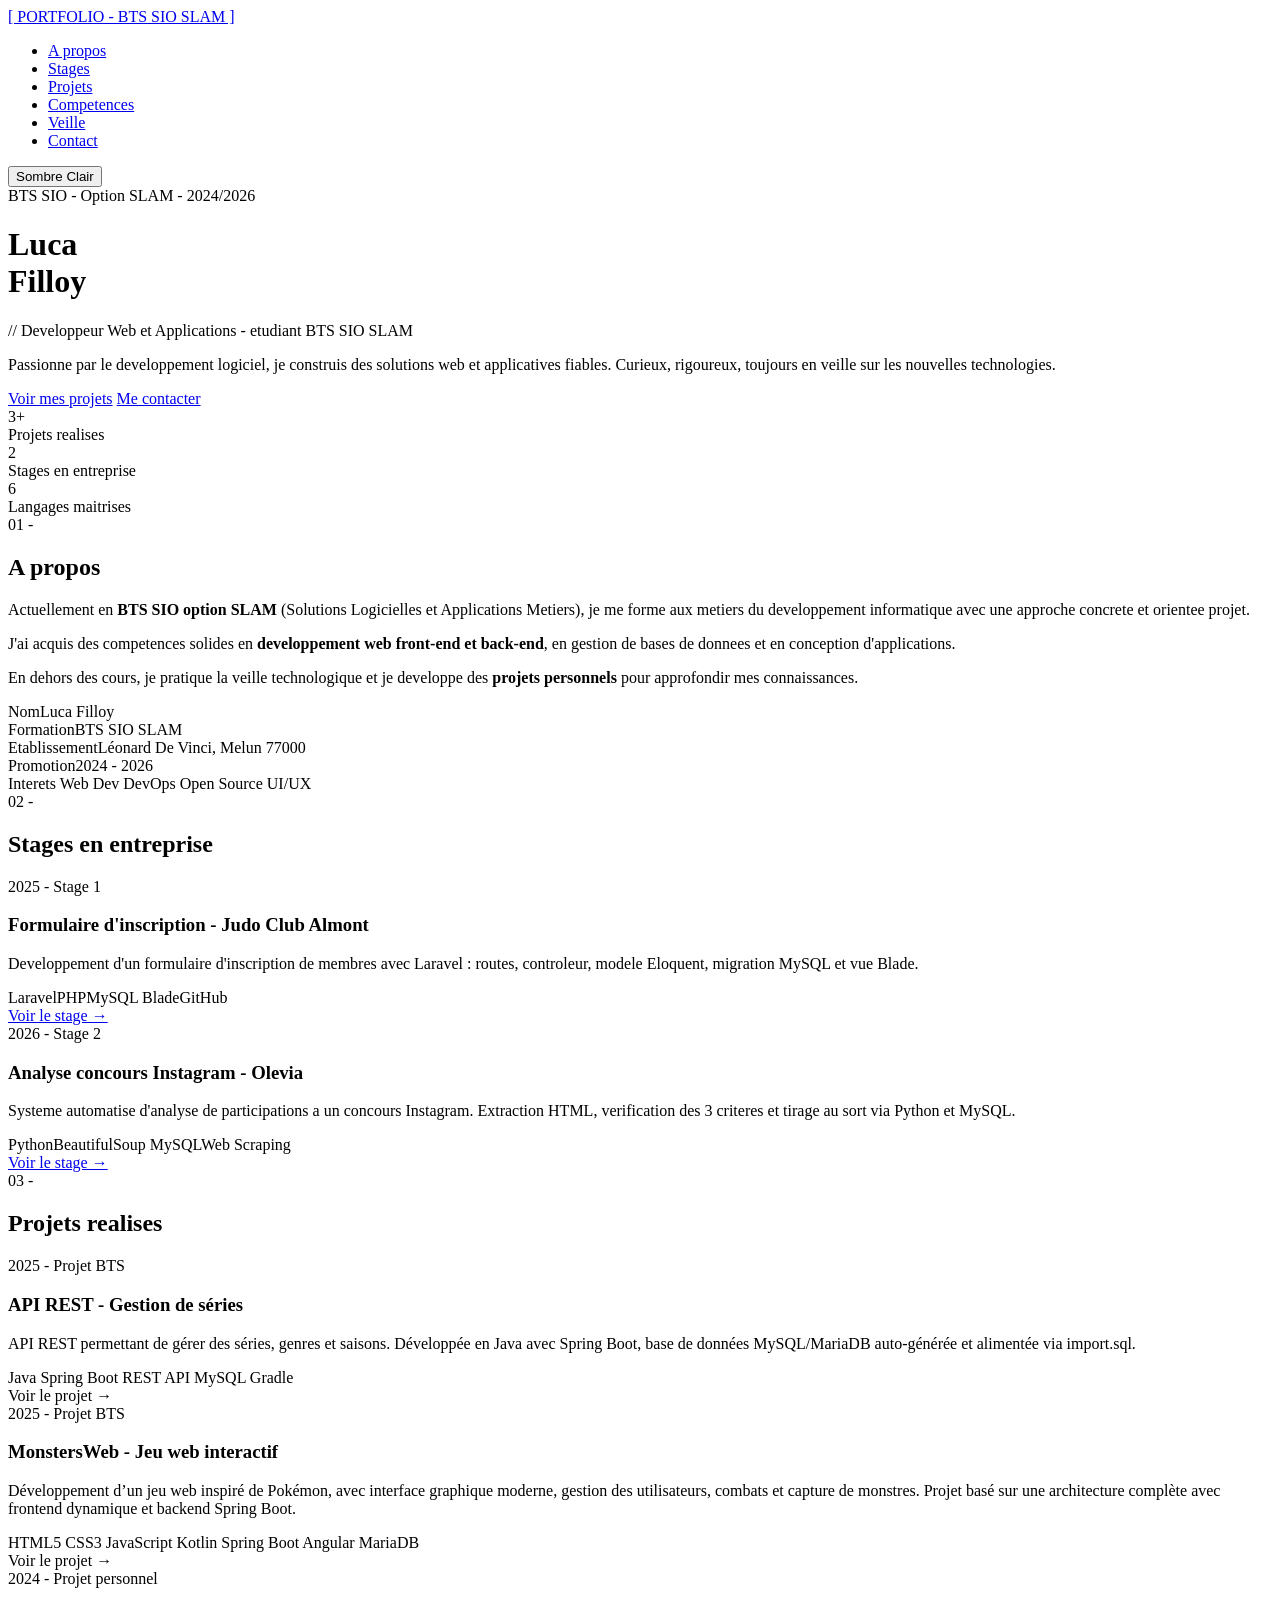
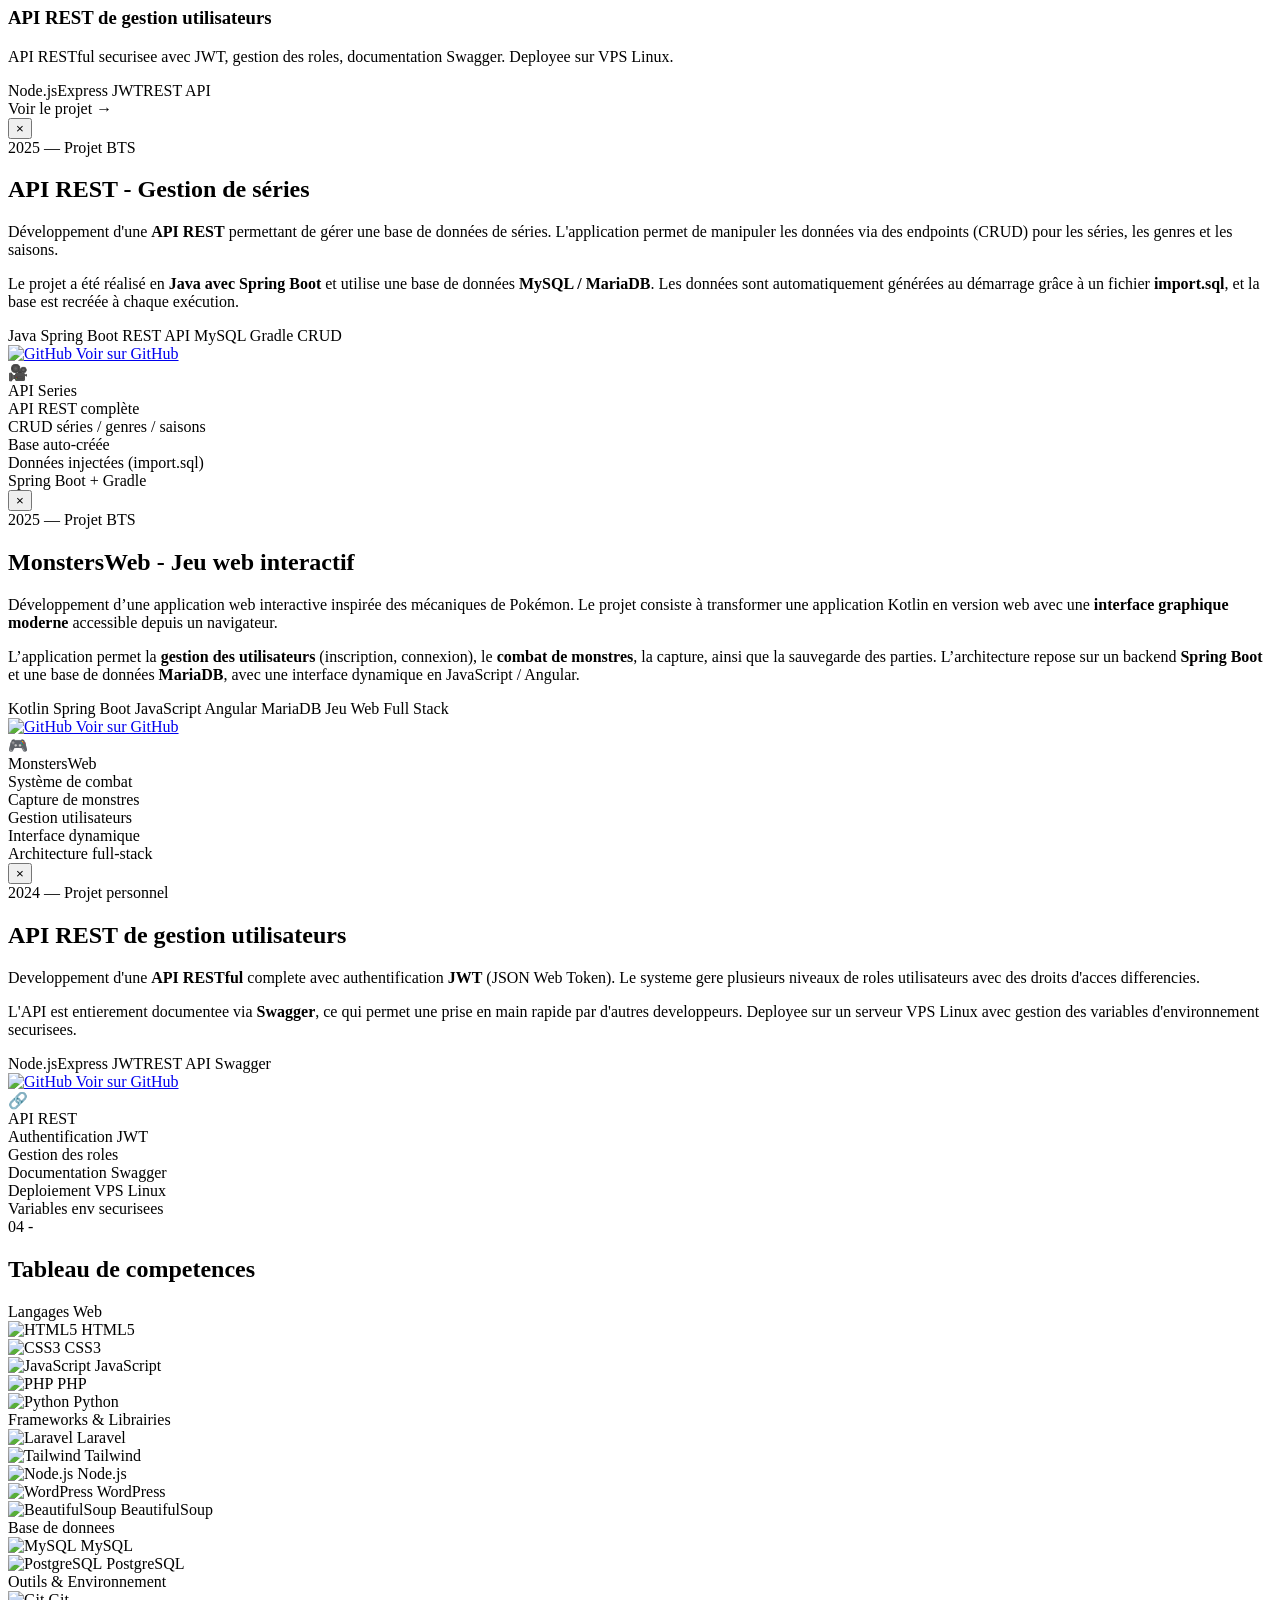
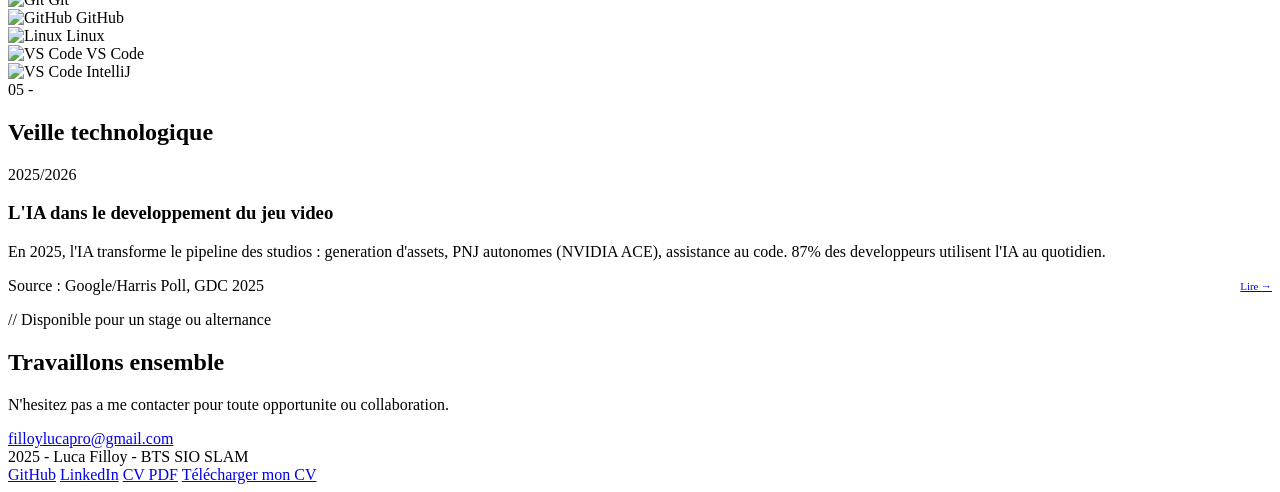
==== index.html @ 8cf14b7b "Projet Monsterweb terminé" ====
<!DOCTYPE html>
<html lang="fr" data-theme="dark">
<head>
  <meta charset="UTF-8" />
  <meta name="viewport" content="width=device-width, initial-scale=1.0"/>
  <title>Portfolio - BTS SIO SLAM</title>
  <link href="https://fonts.googleapis.com/css2?family=Space+Mono:wght@400;700&family=Syne:wght@400;600;800&display=swap" rel="stylesheet"/>
  <link id="favicon" rel="icon" type="image/svg+xml" href="favicon-dark.svg"/>
  <link id="theme-css" rel="stylesheet" href="style-dark.css"/>
  <link rel="stylesheet" href="style.css"/>
</head>
<body>

<nav>
  <a href="#" class="nav-logo">[ PORTFOLIO - BTS SIO SLAM ]</a>
  <ul class="nav-links">
    <li><a href="#about">A propos</a></li>
    <li><a href="#stages">Stages</a></li>
    <li><a href="#projects">Projets</a></li>
    <li><a href="#skills">Competences</a></li>
    <li><a href="#veille">Veille</a></li>
    <li><a href="#contact">Contact</a></li>
  </ul>
  <button id="theme-toggle" aria-label="Changer de theme">
    <span class="icon-dark">Sombre</span>
    <span class="icon-light">Clair</span>
  </button>
</nav>

<div class="hero">
  <div class="hero-grid"></div>
  <div class="hero-glow"></div>
  <div class="hero-glow2"></div>
  <div class="hero-content">
    <div class="hero-badge">BTS SIO - Option SLAM - 2024/2026</div>
    <h1 class="hero-name">Luca<br/><span>Filloy</span></h1>
    <p class="hero-title">// Developpeur Web et Applications - etudiant BTS SIO SLAM</p>
    <p class="hero-desc">
      Passionne par le developpement logiciel, je construis des solutions web et applicatives
      fiables. Curieux, rigoureux, toujours en veille sur les nouvelles technologies.
    </p>
    <div class="hero-cta">
      <a href="#projects" class="btn btn-primary">Voir mes projets</a>
      <a href="#contact" class="btn btn-outline">Me contacter</a>
    </div>
  </div>
  <div class="hero-stats">
    <div class="stat"><div class="stat-num">3+</div><div class="stat-label">Projets realises</div></div>
    <div class="stat"><div class="stat-num">2</div><div class="stat-label">Stages en entreprise</div></div>
    <div class="stat"><div class="stat-num">6</div><div class="stat-label">Langages maitrises</div></div>
  </div>
</div>

<section id="about">
  <div class="section-header fade-in">
    <span class="section-num">01 -</span>
    <h2 class="section-title">A propos</h2>
    <span class="section-line"></span>
  </div>
  <div class="about-grid">
    <div class="about-text fade-in">
      <p>Actuellement en <strong>BTS SIO option SLAM</strong> (Solutions Logicielles et Applications Metiers), je me forme aux metiers du developpement informatique avec une approche concrete et orientee projet.</p>
      <p>J'ai acquis des competences solides en <strong>developpement web front-end et back-end</strong>, en gestion de bases de donnees et en conception d'applications.</p>
      <p>En dehors des cours, je pratique la veille technologique et je developpe des <strong>projets personnels</strong> pour approfondir mes connaissances.</p>
    </div>
    <div class="about-info fade-in">
      <div class="info-row"><span class="info-label">Nom</span><span class="info-value">Luca Filloy</span></div>
      <div class="info-row"><span class="info-label">Formation</span><span class="info-value">BTS SIO SLAM</span></div>
      <div class="info-row"><span class="info-label">Etablissement</span><span class="info-value">Léonard De Vinci, Melun 77000</span></div>
      <div class="info-row"><span class="info-label">Promotion</span><span class="info-value">2024 - 2026</span></div>
      <div class="info-row">
        <span class="info-label">Interets</span>
        <span class="info-value">
          <span class="tag">Web Dev</span>
          <span class="tag">DevOps</span>
          <span class="tag purple">Open Source</span>
          <span class="tag purple">UI/UX</span>
        </span>
      </div>
    </div>
  </div>
</section>

<section id="stages">
  <div class="section-header fade-in">
    <span class="section-num">02 -</span>
    <h2 class="section-title">Stages en entreprise</h2>
    <span class="section-line"></span>
  </div>
  <div class="projects-grid">
    <div class="project-card fade-in">
      <div class="project-year">2025 - Stage 1</div>
      <h3 class="project-name">Formulaire d'inscription - Judo Club Almont</h3>
      <p class="project-desc">Developpement d'un formulaire d'inscription de membres avec Laravel : routes, controleur, modele Eloquent, migration MySQL et vue Blade.</p>
      <div class="project-tags">
        <span class="tag">Laravel</span><span class="tag">PHP</span><span class="tag">MySQL</span>
        <span class="tag purple">Blade</span><span class="tag purple">GitHub</span>
      </div>
      <a href="stage1-judo-almont.html" class="project-link">Voir le stage &rarr;</a>
    </div>
    <div class="project-card fade-in">
      <div class="project-year">2026 - Stage 2</div>
      <h3 class="project-name">Analyse concours Instagram - Olevia</h3>
      <p class="project-desc">Systeme automatise d'analyse de participations a un concours Instagram. Extraction HTML, verification des 3 criteres et tirage au sort via Python et MySQL.</p>
      <div class="project-tags">
        <span class="tag">Python</span><span class="tag">BeautifulSoup</span>
        <span class="tag">MySQL</span><span class="tag purple">Web Scraping</span>
      </div>
      <a href="stage2-instagram-olevia.html" class="project-link">Voir le stage &rarr;</a>
    </div>
  </div>
</section>

<section id="projects">
  <div class="section-header fade-in">
    <span class="section-num">03 -</span>
    <h2 class="section-title">Projets realises</h2>
    <span class="section-line"></span>
  </div>
  <div class="projects-grid">

    <div class="project-card fade-in" onclick="openModal('modal-api-series')" style="cursor:pointer;">
      <div class="project-year">2025 - Projet BTS</div>
      
      <h3 class="project-name">API REST - Gestion de séries</h3>
      
      <p class="project-desc">
        API REST permettant de gérer des séries, genres et saisons. Développée en Java avec Spring Boot,
        base de données MySQL/MariaDB auto-générée et alimentée via import.sql.
      </p>
      
      <div class="project-tags">
        <span class="tag">Java</span>
        <span class="tag">Spring Boot</span>
        <span class="tag">REST API</span>
        <span class="tag">MySQL</span>
        <span class="tag purple">Gradle</span>
      </div>
      
      <span class="project-link">Voir le projet &rarr;</span>
    </div>

    <div class="project-card fade-in" onclick="openModal('modal-monstersweb')" style="cursor:pointer;">
      <div class="project-year">2025 - Projet BTS</div>
      
      <h3 class="project-name">MonstersWeb - Jeu web interactif</h3>
      
      <p class="project-desc">
        Développement d’un jeu web inspiré de Pokémon, avec interface graphique moderne,
        gestion des utilisateurs, combats et capture de monstres. Projet basé sur une
        architecture complète avec frontend dynamique et backend Spring Boot.
      </p>
      
      <div class="project-tags">
        <span class="tag">HTML5</span>
        <span class="tag">CSS3</span>
        <span class="tag">JavaScript</span>
        <span class="tag">Kotlin</span>
        <span class="tag">Spring Boot</span>
        <span class="tag purple">Angular</span>
        <span class="tag purple">MariaDB</span>
      </div>
      
      <span class="project-link">Voir le projet &rarr;</span>
    </div>

    <div class="project-card fade-in" onclick="openModal('modal-api')" style="cursor:pointer;">
      <div class="project-year">2024 - Projet personnel</div>
      <h3 class="project-name">API REST de gestion utilisateurs</h3>
      <p class="project-desc">API RESTful securisee avec JWT, gestion des roles, documentation Swagger. Deployee sur VPS Linux.</p>
      <div class="project-tags">
        <span class="tag">Node.js</span><span class="tag">Express</span>
        <span class="tag">JWT</span><span class="tag purple">REST API</span>
      </div>
      <span class="project-link">Voir le projet &rarr;</span>
    </div>

  </div>
</section>

<!-- ══════════════════════════════════════════
     MODALES PROJETS
══════════════════════════════════════════ -->

<!-- Overlay -->
<div id="modal-overlay" onclick="closeModal()"></div>

<!-- Modal : API Series -->
<div class="project-modal" id="modal-api-series">
  <button class="modal-close" onclick="closeModal()">&times;</button>
  <div class="modal-inner">
    
    <div class="modal-left">
      <div class="modal-eyebrow">2025 &mdash; Projet BTS</div>
      
      <h2 class="modal-title">API REST - Gestion de séries</h2>
      
      <p class="modal-desc">
        Développement d'une <strong>API REST</strong> permettant de gérer une base de données de séries.
        L'application permet de manipuler les données via des endpoints (CRUD) pour les séries,
        les genres et les saisons.
      </p>
      
      <p class="modal-desc">
        Le projet a été réalisé en <strong>Java avec Spring Boot</strong> et utilise une base de données
        <strong>MySQL / MariaDB</strong>. Les données sont automatiquement générées au démarrage
        grâce à un fichier <strong>import.sql</strong>, et la base est recréée à chaque exécution.
      </p>

      <div class="modal-tags">
        <span class="tag">Java</span>
        <span class="tag">Spring Boot</span>
        <span class="tag">REST API</span>
        <span class="tag">MySQL</span>
        <span class="tag purple">Gradle</span>
        <span class="tag purple">CRUD</span>
      </div>

      <a href="https://github.com/FilloyLuca/TP_ApiSerie" class="modal-github-btn" target="_blank" rel="noopener">
        <img src="https://cdn.jsdelivr.net/gh/devicons/devicon/icons/github/github-original.svg" alt="GitHub" width="18"/>
        Voir sur GitHub
      </a>
    </div>

    <div class="modal-right">
      <div class="modal-preview">
        <div class="modal-preview-icon">&#127909;</div>
        <div class="modal-preview-label">API Series</div>
        
        <div class="modal-features">
          <div class="modal-feature"><span class="feature-dot"></span>API REST complète</div>
          <div class="modal-feature"><span class="feature-dot"></span>CRUD séries / genres / saisons</div>
          <div class="modal-feature"><span class="feature-dot"></span>Base auto-créée</div>
          <div class="modal-feature"><span class="feature-dot"></span>Données injectées (import.sql)</div>
          <div class="modal-feature"><span class="feature-dot"></span>Spring Boot + Gradle</div>
        </div>
      </div>
    </div>

  </div>
</div>

<!-- Modal : MonstersWeb -->
<div class="project-modal" id="modal-monstersweb">
  <button class="modal-close" onclick="closeModal()">&times;</button>
  <div class="modal-inner">
    
    <div class="modal-left">
      <div class="modal-eyebrow">2025 &mdash; Projet BTS</div>
      
      <h2 class="modal-title">MonstersWeb - Jeu web interactif</h2>
      
      <p class="modal-desc">
        Développement d’une application web interactive inspirée des mécaniques de Pokémon.
        Le projet consiste à transformer une application Kotlin en version web avec une
        <strong>interface graphique moderne</strong> accessible depuis un navigateur.
      </p>
      
      <p class="modal-desc">
        L’application permet la <strong>gestion des utilisateurs</strong> (inscription, connexion),
        le <strong>combat de monstres</strong>, la capture, ainsi que la sauvegarde des parties.
        L’architecture repose sur un backend <strong>Spring Boot</strong> et une base de données
        <strong>MariaDB</strong>, avec une interface dynamique en JavaScript / Angular.
      </p>

      <div class="modal-tags">
        <span class="tag">Kotlin</span>
        <span class="tag">Spring Boot</span>
        <span class="tag">JavaScript</span>
        <span class="tag">Angular</span>
        <span class="tag">MariaDB</span>
        <span class="tag purple">Jeu Web</span>
        <span class="tag purple">Full Stack</span>
      </div>

      <a href="https://github.com/FilloyLuca/OGMonsterWeb" class="modal-github-btn" target="_blank" rel="noopener">
        <img src="https://cdn.jsdelivr.net/gh/devicons/devicon/icons/github/github-original.svg" alt="GitHub" width="18"/>
        Voir sur GitHub
      </a>
    </div>

    <div class="modal-right">
      <div class="modal-preview">
        <div class="modal-preview-icon">&#127918;</div>
        <div class="modal-preview-label">MonstersWeb</div>
        
        <div class="modal-features">
          <div class="modal-feature"><span class="feature-dot"></span>Système de combat</div>
          <div class="modal-feature"><span class="feature-dot"></span>Capture de monstres</div>
          <div class="modal-feature"><span class="feature-dot"></span>Gestion utilisateurs</div>
          <div class="modal-feature"><span class="feature-dot"></span>Interface dynamique</div>
          <div class="modal-feature"><span class="feature-dot"></span>Architecture full-stack</div>
        </div>
      </div>
    </div>

  </div>
</div>

<!-- Modal 3 : API REST -->
<div class="project-modal" id="modal-api">
  <button class="modal-close" onclick="closeModal()">&times;</button>
  <div class="modal-inner">
    <div class="modal-left">
      <div class="modal-eyebrow">2024 &mdash; Projet personnel</div>
      <h2 class="modal-title">API REST de gestion utilisateurs</h2>
      <p class="modal-desc">
        Developpement d'une <strong>API RESTful</strong> complete avec authentification
        <strong>JWT</strong> (JSON Web Token). Le systeme gere plusieurs niveaux de roles
        utilisateurs avec des droits d'acces differencies.
      </p>
      <p class="modal-desc">
        L'API est entierement documentee via <strong>Swagger</strong>, ce qui permet une prise en
        main rapide par d'autres developpeurs. Deployee sur un serveur VPS Linux avec
        gestion des variables d'environnement securisees.
      </p>
      <div class="modal-tags">
        <span class="tag">Node.js</span><span class="tag">Express</span>
        <span class="tag">JWT</span><span class="tag purple">REST API</span>
        <span class="tag purple">Swagger</span>
      </div>
      <a href="#" class="modal-github-btn" target="_blank" rel="noopener">
        <img src="https://cdn.jsdelivr.net/gh/devicons/devicon/icons/github/github-original.svg" alt="GitHub" width="18"/>
        Voir sur GitHub
      </a>
    </div>
    <div class="modal-right">
      <div class="modal-preview">
        <div class="modal-preview-icon">&#128279;</div>
        <div class="modal-preview-label">API REST</div>
        <div class="modal-features">
          <div class="modal-feature"><span class="feature-dot"></span>Authentification JWT</div>
          <div class="modal-feature"><span class="feature-dot"></span>Gestion des roles</div>
          <div class="modal-feature"><span class="feature-dot"></span>Documentation Swagger</div>
          <div class="modal-feature"><span class="feature-dot"></span>Deploiement VPS Linux</div>
          <div class="modal-feature"><span class="feature-dot"></span>Variables env securisees</div>
        </div>
      </div>
    </div>
  </div>
</div>

<section id="skills">
  <div class="section-header fade-in">
    <span class="section-num">04 -</span>
    <h2 class="section-title">Tableau de competences</h2>
    <span class="section-line"></span>
  </div>

  <div class="skills-categories fade-in">

    <div class="skills-group">
      <div class="skills-group-label">Langages Web</div>
      <div class="skills-icons-grid">
        <div class="skill-icon-item">
          <img src="https://cdn.jsdelivr.net/gh/devicons/devicon/icons/html5/html5-original.svg" alt="HTML5"/>
          <span>HTML5</span>
        </div>
        <div class="skill-icon-item">
          <img src="https://cdn.jsdelivr.net/gh/devicons/devicon/icons/css3/css3-original.svg" alt="CSS3"/>
          <span>CSS3</span>
        </div>
        <div class="skill-icon-item">
          <img src="https://cdn.jsdelivr.net/gh/devicons/devicon/icons/javascript/javascript-original.svg" alt="JavaScript"/>
          <span>JavaScript</span>
        </div>
        <div class="skill-icon-item">
          <img src="https://cdn.jsdelivr.net/gh/devicons/devicon/icons/php/php-original.svg" alt="PHP"/>
          <span>PHP</span>
        </div>
        <div class="skill-icon-item">
          <img src="https://cdn.jsdelivr.net/gh/devicons/devicon/icons/python/python-original.svg" alt="Python"/>
          <span>Python</span>
        </div>
      </div>
    </div>

    <div class="skills-group">
      <div class="skills-group-label">Frameworks &amp; Librairies</div>
      <div class="skills-icons-grid">
        <div class="skill-icon-item">
          <img src="https://cdn.jsdelivr.net/gh/devicons/devicon/icons/laravel/laravel-original.svg" alt="Laravel"/>
          <span>Laravel</span>
        </div>
        <div class="skill-icon-item">
          <img src="https://cdn.jsdelivr.net/gh/devicons/devicon/icons/tailwindcss/tailwindcss-original.svg" alt="Tailwind"/>
          <span>Tailwind</span>
        </div>
        <div class="skill-icon-item">
          <img src="https://cdn.jsdelivr.net/gh/devicons/devicon/icons/nodejs/nodejs-original.svg" alt="Node.js"/>
          <span>Node.js</span>
        </div>
        <div class="skill-icon-item">
          <img src="https://cdn.jsdelivr.net/gh/devicons/devicon/icons/wordpress/wordpress-plain.svg" alt="WordPress"/>
          <span>WordPress</span>
        </div>
        <div class="skill-icon-item">
          <img src="https://cdn.jsdelivr.net/gh/devicons/devicon/icons/python/python-original.svg" alt="BeautifulSoup"/>
          <span>BeautifulSoup</span>
        </div>
      </div>
    </div>

    <div class="skills-group">
      <div class="skills-group-label">Base de donnees</div>
      <div class="skills-icons-grid">
        <div class="skill-icon-item">
          <img src="https://cdn.jsdelivr.net/gh/devicons/devicon/icons/mysql/mysql-original.svg" alt="MySQL"/>
          <span>MySQL</span>
        </div>
        <div class="skill-icon-item">
          <img src="https://cdn.jsdelivr.net/gh/devicons/devicon/icons/postgresql/postgresql-original.svg" alt="PostgreSQL"/>
          <span>PostgreSQL</span>
        </div>
      </div>
    </div>

    <div class="skills-group">
      <div class="skills-group-label">Outils &amp; Environnement</div>
      <div class="skills-icons-grid">
        <div class="skill-icon-item">
          <img src="https://cdn.jsdelivr.net/gh/devicons/devicon/icons/git/git-original.svg" alt="Git"/>
          <span>Git</span>
        </div>
        <div class="skill-icon-item">
          <img src="https://cdn.jsdelivr.net/gh/devicons/devicon/icons/github/github-original.svg" alt="GitHub"/>
          <span>GitHub</span>
        </div>
        <div class="skill-icon-item">
          <img src="https://cdn.jsdelivr.net/gh/devicons/devicon/icons/linux/linux-original.svg" alt="Linux"/>
          <span>Linux</span>
        </div>
        <div class="skill-icon-item">
          <img src="https://cdn.jsdelivr.net/gh/devicons/devicon/icons/vscode/vscode-original.svg" alt="VS Code"/>
          <span>VS Code</span>
        </div>
        <div class="skill-icon-item">
          <img src="https://cdn.jsdelivr.net/gh/devicons/devicon/icons/intellij/intellij-original.svg" alt="VS Code"/>
          <span>IntelliJ</span>
        </div>
      </div>
    </div>

  </div>
</section>

<section id="veille">
  <div class="section-header fade-in">
    <span class="section-num">05 -</span>
    <h2 class="section-title">Veille technologique</h2>
    <span class="section-line"></span>
  </div>
  <div class="veille-grid">
    <div class="veille-card fade-in">
      <div class="veille-date">2025/2026</div>
      <h3 class="veille-title">L'IA dans le developpement du jeu video</h3>
      <p class="veille-summary">En 2025, l'IA transforme le pipeline des studios : generation d'assets, PNJ autonomes (NVIDIA ACE), assistance au code. 87% des developpeurs utilisent l'IA au quotidien.</p>
      <div style="display:flex;justify-content:space-between;align-items:center;margin-top:0.8rem;">
        <span class="veille-source">Source : Google/Harris Poll, GDC 2025</span>
        <a href="veille-ia-jeux-video.html" class="project-link" style="font-size:0.68rem;">Lire &rarr;</a>
      </div>
    </div>
  </div>
</section>

<div class="contact-section" id="contact">
  <div class="contact-glow"></div>
  <p class="contact-label">// Disponible pour un stage ou alternance</p>
  <h2 class="contact-title">Travaillons ensemble</h2>
  <p class="contact-sub">N'hesitez pas a me contacter pour toute opportunite ou collaboration.</p>
  <a href="mailto:prenom.nom@email.com" class="btn btn-primary">filloylucapro@gmail.com</a>
</div>

<footer>
  <span class="footer-copy">2025 - Luca Filloy - BTS SIO SLAM</span>
  <div class="footer-links">
    <a href="https://github.com/lucafilloy" target="_blank">GitHub</a>
    <a href="https://www.linkedin.com/in/luca-filloy-222b61349/" target="_blank">LinkedIn</a>
    <a href="pdf/CVFilloyLuca.pdf" target="_blank">CV PDF</a>
    <a href="pdf/CVFilloyLuca.pdf" download>Télécharger mon CV</a>  
  </div>
</footer>

<script>
  /* Scroll fade-in */
  const observer = new IntersectionObserver(entries => {
    entries.forEach(e => { if (e.isIntersecting) e.target.classList.add('visible'); });
  }, { threshold: 0.12 });
  document.querySelectorAll('.fade-in').forEach(el => observer.observe(el));

  /* Theme + Favicon toggle */
  const btn      = document.getElementById('theme-toggle');
  const themeCSS = document.getElementById('theme-css');
  const favicon  = document.getElementById('favicon');

  function applyTheme(theme) {
    themeCSS.href = theme === 'dark' ? 'style-dark.css' : 'style-light.css';
    favicon.href  = theme === 'dark' ? 'favicon-dark.svg' : 'favicon-light.svg';
    document.documentElement.setAttribute('data-theme', theme);
    localStorage.setItem('portfolio-theme', theme);
  }

  applyTheme(localStorage.getItem('portfolio-theme') || 'dark');

  /* ── Modales projets ── */
  function openModal(id) {
    document.getElementById('modal-overlay').classList.add('active');
    document.getElementById(id).classList.add('active');
    document.body.style.overflow = 'hidden';
  }
  function closeModal() {
    document.getElementById('modal-overlay').classList.remove('active');
    document.querySelectorAll('.project-modal').forEach(m => m.classList.remove('active'));
    document.body.style.overflow = '';
  }
  // Fermer avec Echap
  document.addEventListener('keydown', e => { if (e.key === 'Escape') closeModal(); });


  btn.addEventListener('click', () => {
    const cur = localStorage.getItem('portfolio-theme') || 'dark';
    applyTheme(cur === 'dark' ? 'light' : 'dark');
  });
</script>
</body>
</html>
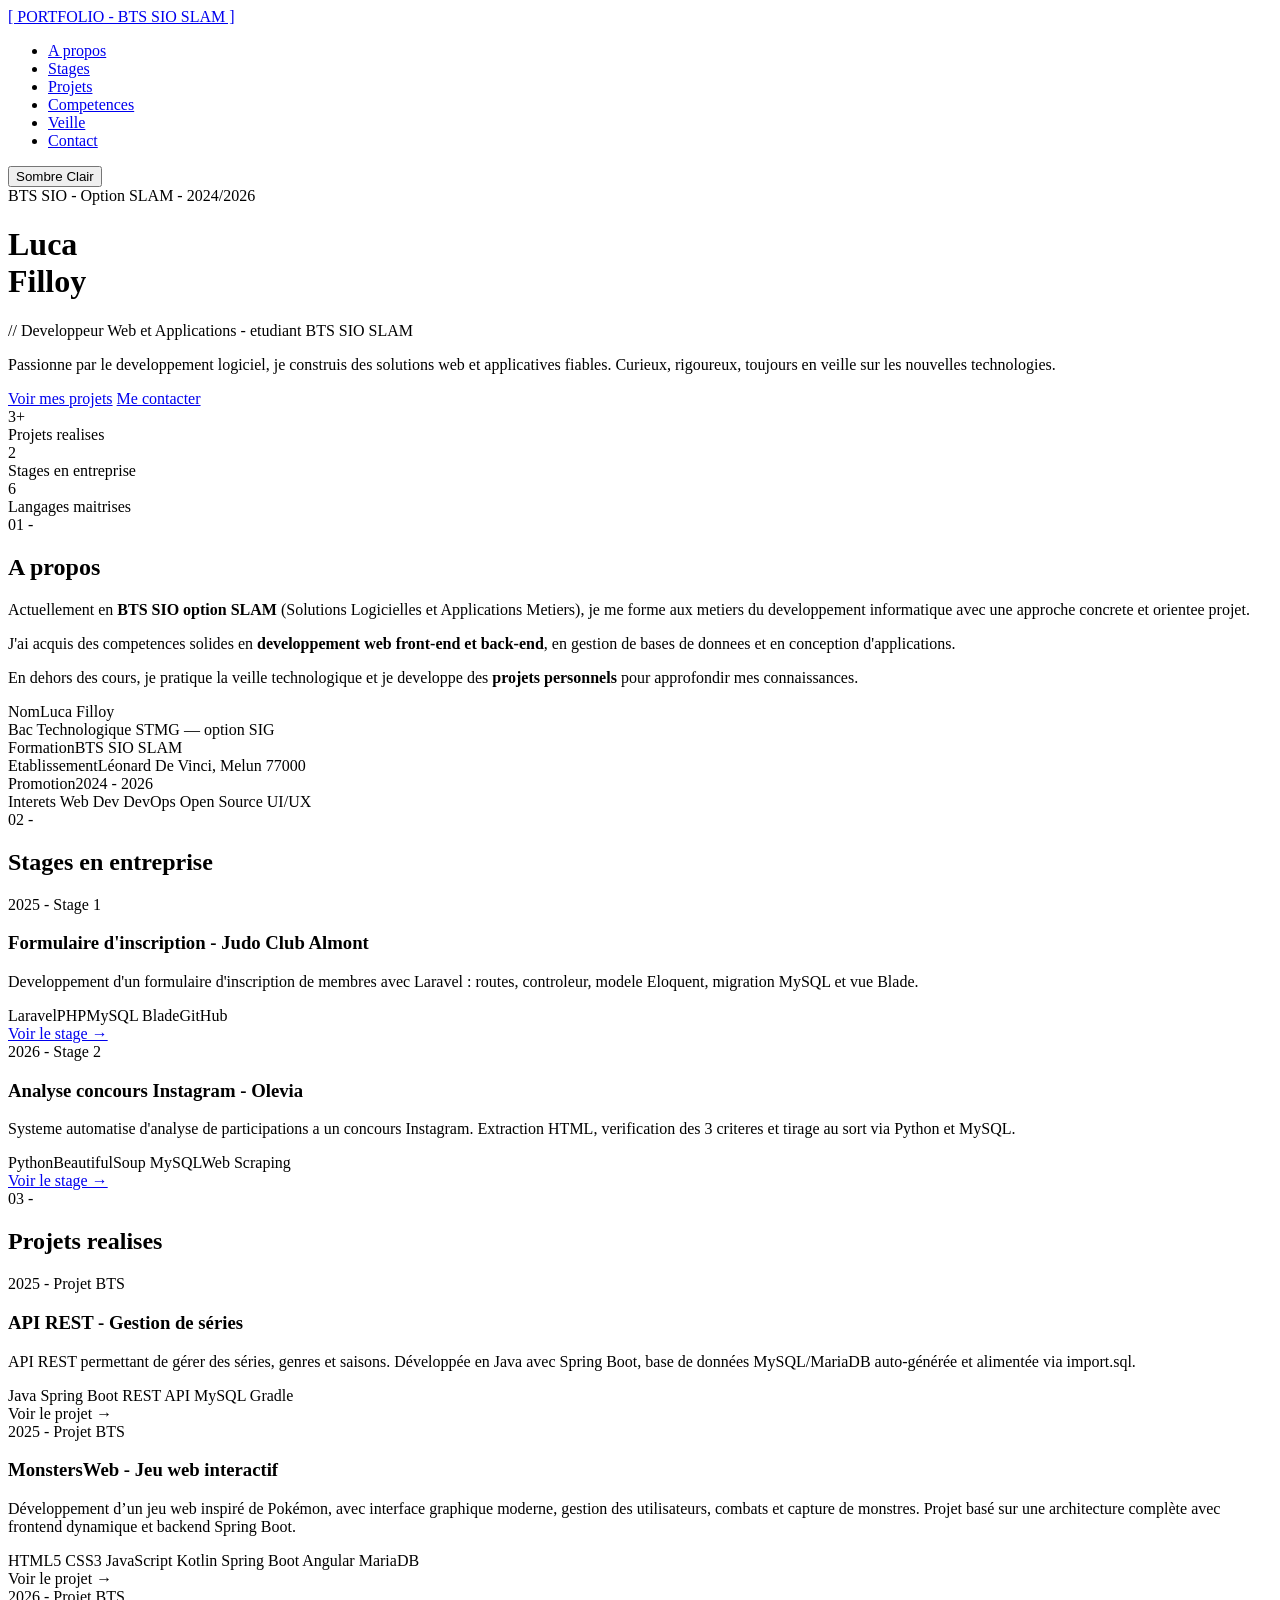
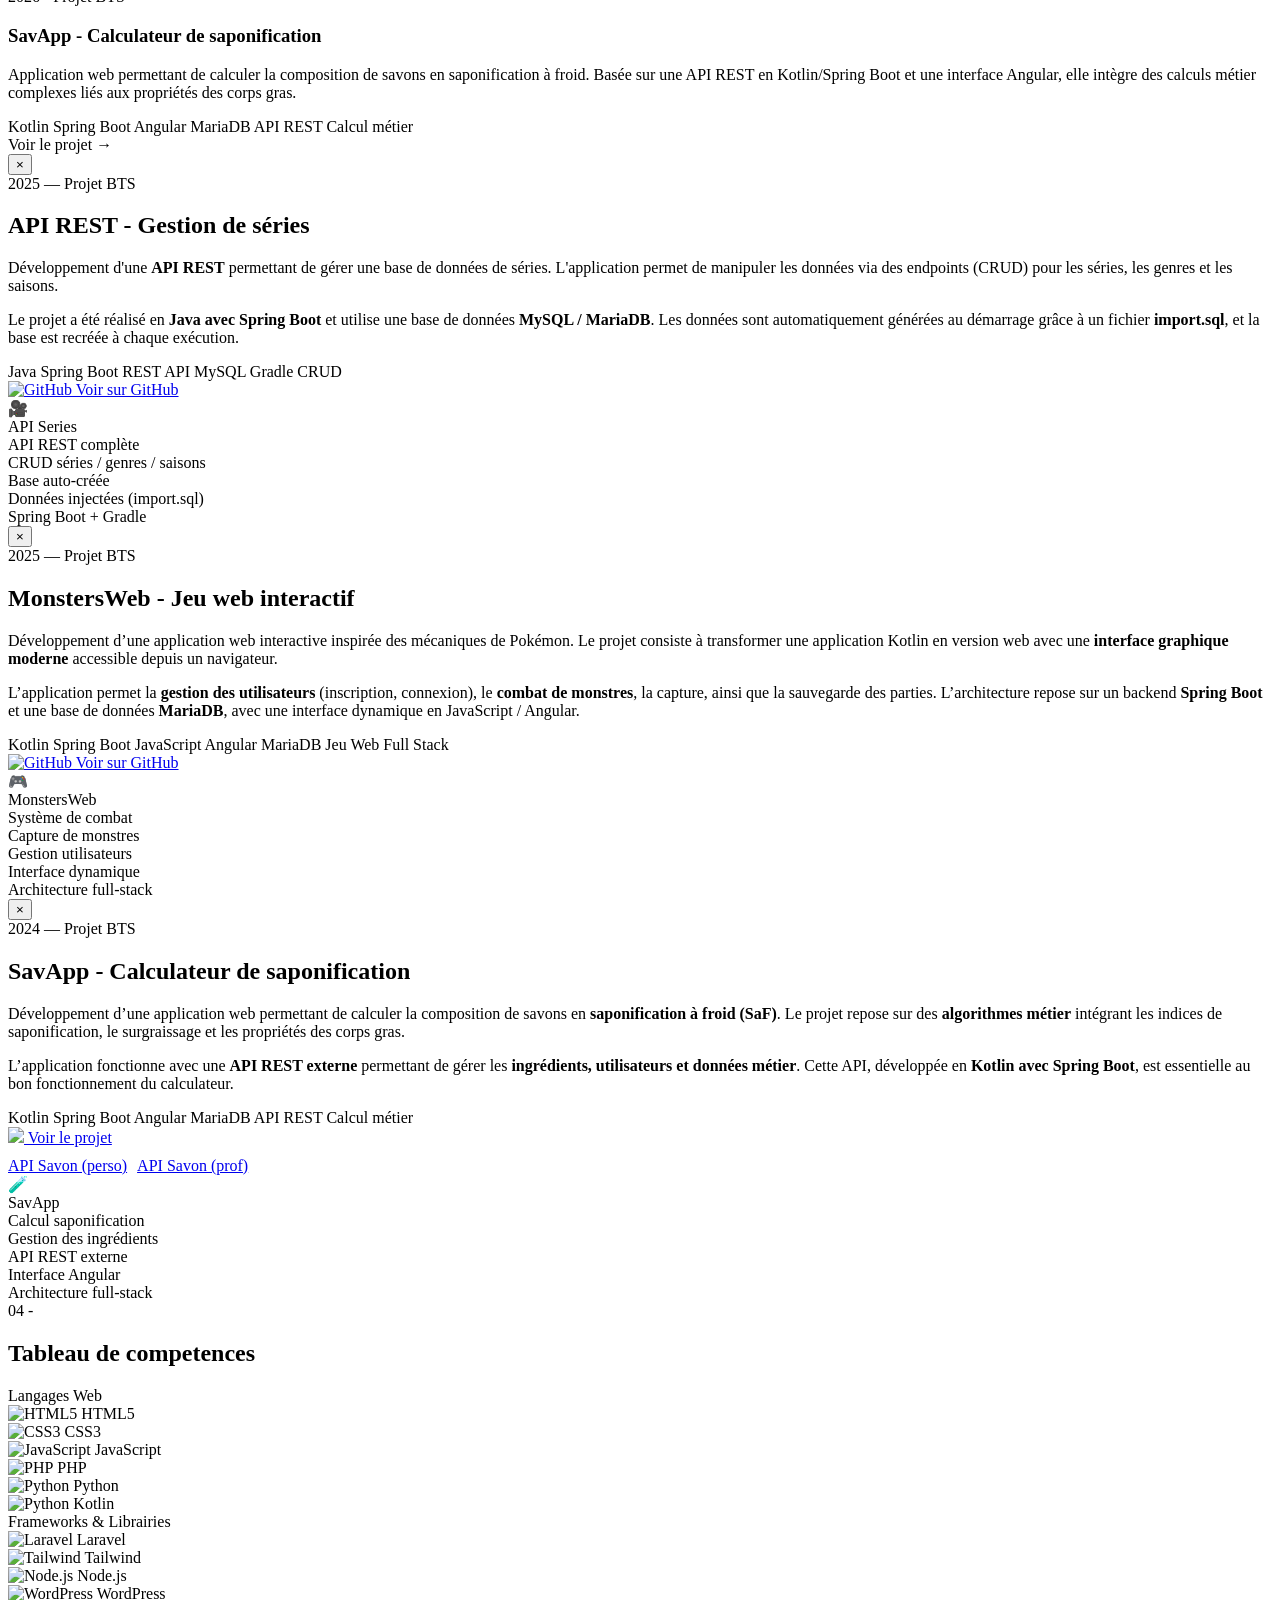
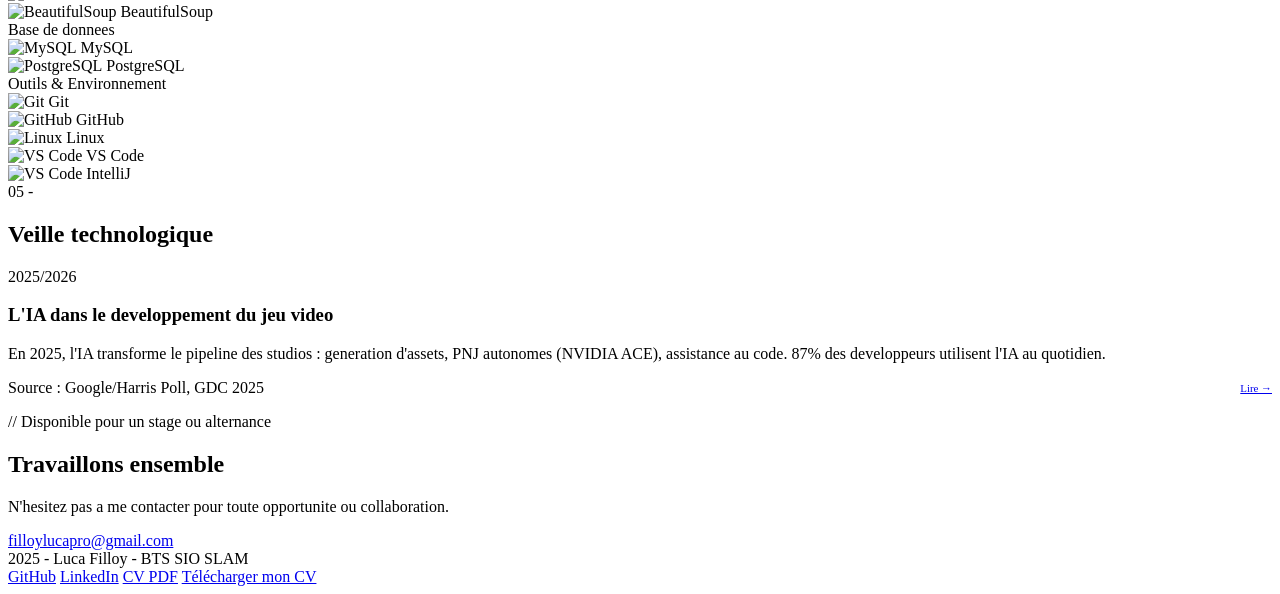
==== commit eb027334: "remplacer tout les pdf/ par documents/" ====
--- a/index.html
+++ b/index.html
@@ -65,6 +65,7 @@
     </div>
     <div class="about-info fade-in">
       <div class="info-row"><span class="info-label">Nom</span><span class="info-value">Luca Filloy</span></div>
+      <div class="info-row"> <span class="info-label">Bac</span> <span class="info-value">Technologique STMG — option SIG</span></div>
       <div class="info-row"><span class="info-label">Formation</span><span class="info-value">BTS SIO SLAM</span></div>
       <div class="info-row"><span class="info-label">Etablissement</span><span class="info-value">Léonard De Vinci, Melun 77000</span></div>
       <div class="info-row"><span class="info-label">Promotion</span><span class="info-value">2024 - 2026</span></div>
@@ -164,14 +165,26 @@
       <span class="project-link">Voir le projet &rarr;</span>
     </div>
 
-    <div class="project-card fade-in" onclick="openModal('modal-api')" style="cursor:pointer;">
-      <div class="project-year">2024 - Projet personnel</div>
-      <h3 class="project-name">API REST de gestion utilisateurs</h3>
-      <p class="project-desc">API RESTful securisee avec JWT, gestion des roles, documentation Swagger. Deployee sur VPS Linux.</p>
+   <div class="project-card fade-in" onclick="openModal('modal-savapp')" style="cursor:pointer;"> 
+      <div class="project-year">2026 - Projet BTS</div>
+      
+      <h3 class="project-name">SavApp - Calculateur de saponification</h3> 
+      
+      <p class="project-desc">
+        Application web permettant de calculer la composition de savons en saponification à froid.
+        Basée sur une API REST en Kotlin/Spring Boot et une interface Angular, elle intègre des
+        calculs métier complexes liés aux propriétés des corps gras.
+      </p>
+      
       <div class="project-tags">
-        <span class="tag">Node.js</span><span class="tag">Express</span>
-        <span class="tag">JWT</span><span class="tag purple">REST API</span>
-      </div>
+        <span class="tag">Kotlin</span>
+        <span class="tag">Spring Boot</span>
+        <span class="tag">Angular</span>
+        <span class="tag">MariaDB</span>
+        <span class="tag purple">API REST</span>
+        <span class="tag purple">Calcul métier</span>
+      </div>
+      
       <span class="project-link">Voir le projet &rarr;</span>
     </div>
 
@@ -240,7 +253,7 @@
   </div>
 </div>
 
-<!-- Modal : MonstersWeb -->
+<!-- Modal 2 : MonstersWeb -->
 <div class="project-modal" id="modal-monstersweb">
   <button class="modal-close" onclick="closeModal()">&times;</button>
   <div class="modal-inner">
@@ -297,46 +310,72 @@
   </div>
 </div>
 
-<!-- Modal 3 : API REST -->
-<div class="project-modal" id="modal-api">
+<!-- Modal : SavApp -->
+<div class="project-modal" id="modal-savapp">
   <button class="modal-close" onclick="closeModal()">&times;</button>
   <div class="modal-inner">
+    
     <div class="modal-left">
-      <div class="modal-eyebrow">2024 &mdash; Projet personnel</div>
-      <h2 class="modal-title">API REST de gestion utilisateurs</h2>
+      <div class="modal-eyebrow">2024 &mdash; Projet BTS</div>
+      
+      <h2 class="modal-title">SavApp - Calculateur de saponification</h2>
+      
       <p class="modal-desc">
-        Developpement d'une <strong>API RESTful</strong> complete avec authentification
-        <strong>JWT</strong> (JSON Web Token). Le systeme gere plusieurs niveaux de roles
-        utilisateurs avec des droits d'acces differencies.
-      </p>
+        Développement d’une application web permettant de calculer la composition de savons
+        en <strong>saponification à froid (SaF)</strong>. Le projet repose sur des
+        <strong>algorithmes métier</strong> intégrant les indices de saponification,
+        le surgraissage et les propriétés des corps gras.
+      </p>
+      
       <p class="modal-desc">
-        L'API est entierement documentee via <strong>Swagger</strong>, ce qui permet une prise en
-        main rapide par d'autres developpeurs. Deployee sur un serveur VPS Linux avec
-        gestion des variables d'environnement securisees.
-      </p>
+        L’application fonctionne avec une <strong>API REST externe</strong> permettant de gérer
+        les <strong>ingrédients, utilisateurs et données métier</strong>. Cette API,
+        développée en <strong>Kotlin avec Spring Boot</strong>, est essentielle au bon
+        fonctionnement du calculateur.
+      </p>
+
       <div class="modal-tags">
-        <span class="tag">Node.js</span><span class="tag">Express</span>
-        <span class="tag">JWT</span><span class="tag purple">REST API</span>
-        <span class="tag purple">Swagger</span>
-      </div>
-      <a href="#" class="modal-github-btn" target="_blank" rel="noopener">
-        <img src="https://cdn.jsdelivr.net/gh/devicons/devicon/icons/github/github-original.svg" alt="GitHub" width="18"/>
-        Voir sur GitHub
+        <span class="tag">Kotlin</span>
+        <span class="tag">Spring Boot</span>
+        <span class="tag">Angular</span>
+        <span class="tag">MariaDB</span>
+        <span class="tag purple">API REST</span>
+        <span class="tag purple">Calcul métier</span>
+      </div>
+
+      <!-- Bouton principal projet -->
+      <a href="https://github.com/FilloyLuca/sav-app" class="modal-github-btn" target="_blank" rel="noopener">
+        <img src="https://cdn.jsdelivr.net/gh/devicons/devicon/icons/github/github-original.svg" width="18"/>
+        Voir le projet
       </a>
-    </div>
+
+      <!-- Boutons API -->
+      <div style="margin-top:10px; display:flex; gap:10px; flex-wrap:wrap;">
+        <a href="https://github.com/FilloyLuca/SavonAPI" target="_blank" class="modal-github-btn">
+          API Savon (perso)
+        </a>
+        <a href="https://github.com/Timomoulin/SavonAPI3" target="_blank" class="modal-github-btn">
+          API Savon (prof)
+        </a>
+      </div>
+
+    </div>
+
     <div class="modal-right">
       <div class="modal-preview">
-        <div class="modal-preview-icon">&#128279;</div>
-        <div class="modal-preview-label">API REST</div>
+        <div class="modal-preview-icon">&#129514;</div>
+        <div class="modal-preview-label">SavApp</div>
+        
         <div class="modal-features">
-          <div class="modal-feature"><span class="feature-dot"></span>Authentification JWT</div>
-          <div class="modal-feature"><span class="feature-dot"></span>Gestion des roles</div>
-          <div class="modal-feature"><span class="feature-dot"></span>Documentation Swagger</div>
-          <div class="modal-feature"><span class="feature-dot"></span>Deploiement VPS Linux</div>
-          <div class="modal-feature"><span class="feature-dot"></span>Variables env securisees</div>
-        </div>
-      </div>
-    </div>
+          <div class="modal-feature"><span class="feature-dot"></span>Calcul saponification</div>
+          <div class="modal-feature"><span class="feature-dot"></span>Gestion des ingrédients</div>
+          <div class="modal-feature"><span class="feature-dot"></span>API REST externe</div>
+          <div class="modal-feature"><span class="feature-dot"></span>Interface Angular</div>
+          <div class="modal-feature"><span class="feature-dot"></span>Architecture full-stack</div>
+        </div>
+      </div>
+    </div>
+
   </div>
 </div>
 
@@ -371,6 +410,10 @@
         <div class="skill-icon-item">
           <img src="https://cdn.jsdelivr.net/gh/devicons/devicon/icons/python/python-original.svg" alt="Python"/>
           <span>Python</span>
+        </div>
+        <div class="skill-icon-item">
+          <img src="https://cdn.jsdelivr.net/gh/devicons/devicon/icons/kotlin/kotlin-original.svg" alt="Python"/>
+          <span>Kotlin</span>
         </div>
       </div>
     </div>
@@ -476,8 +519,8 @@
   <div class="footer-links">
     <a href="https://github.com/lucafilloy" target="_blank">GitHub</a>
     <a href="https://www.linkedin.com/in/luca-filloy-222b61349/" target="_blank">LinkedIn</a>
-    <a href="pdf/CVFilloyLuca.pdf" target="_blank">CV PDF</a>
-    <a href="pdf/CVFilloyLuca.pdf" download>Télécharger mon CV</a>  
+    <a href="documents/CVFilloyLuca.pdf" target="_blank">CV PDF</a>
+    <a href="documents/CVFilloyLuca.pdf" download>Télécharger mon CV</a>  
   </div>
 </footer>
 
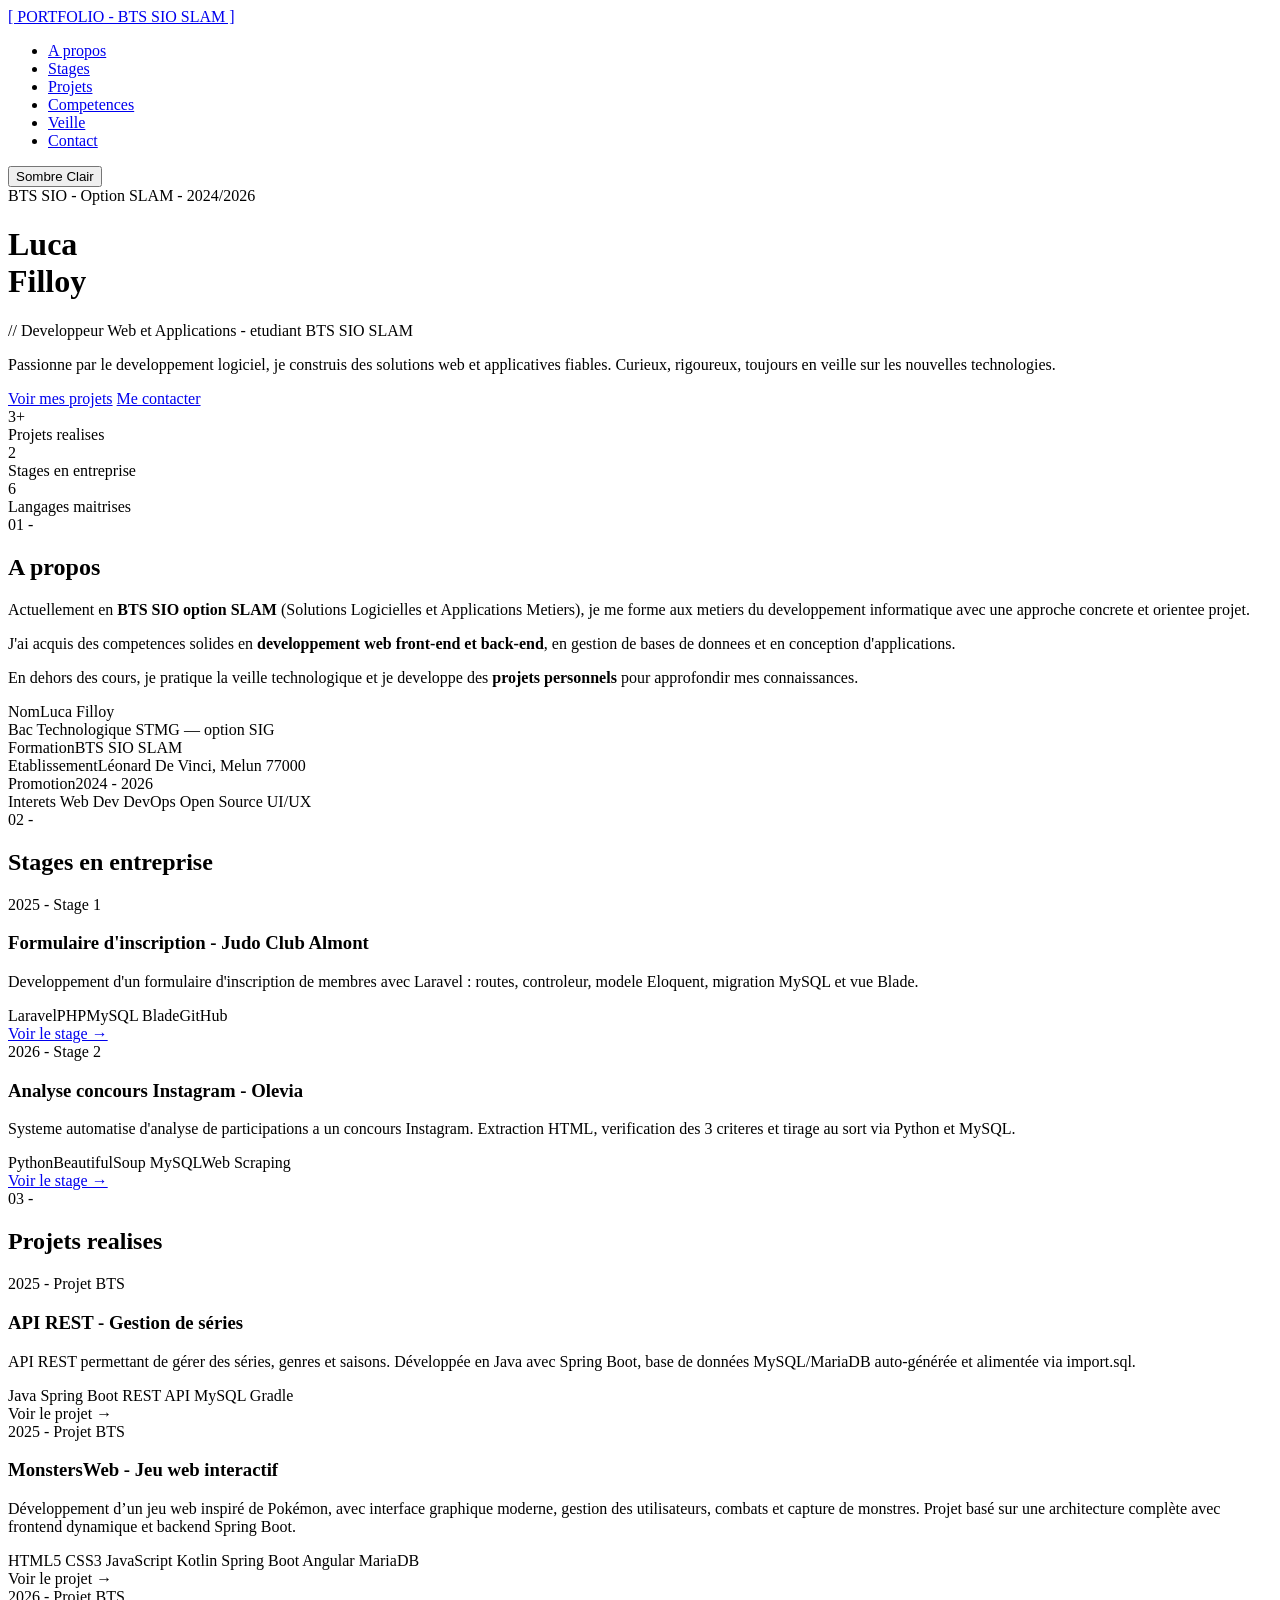
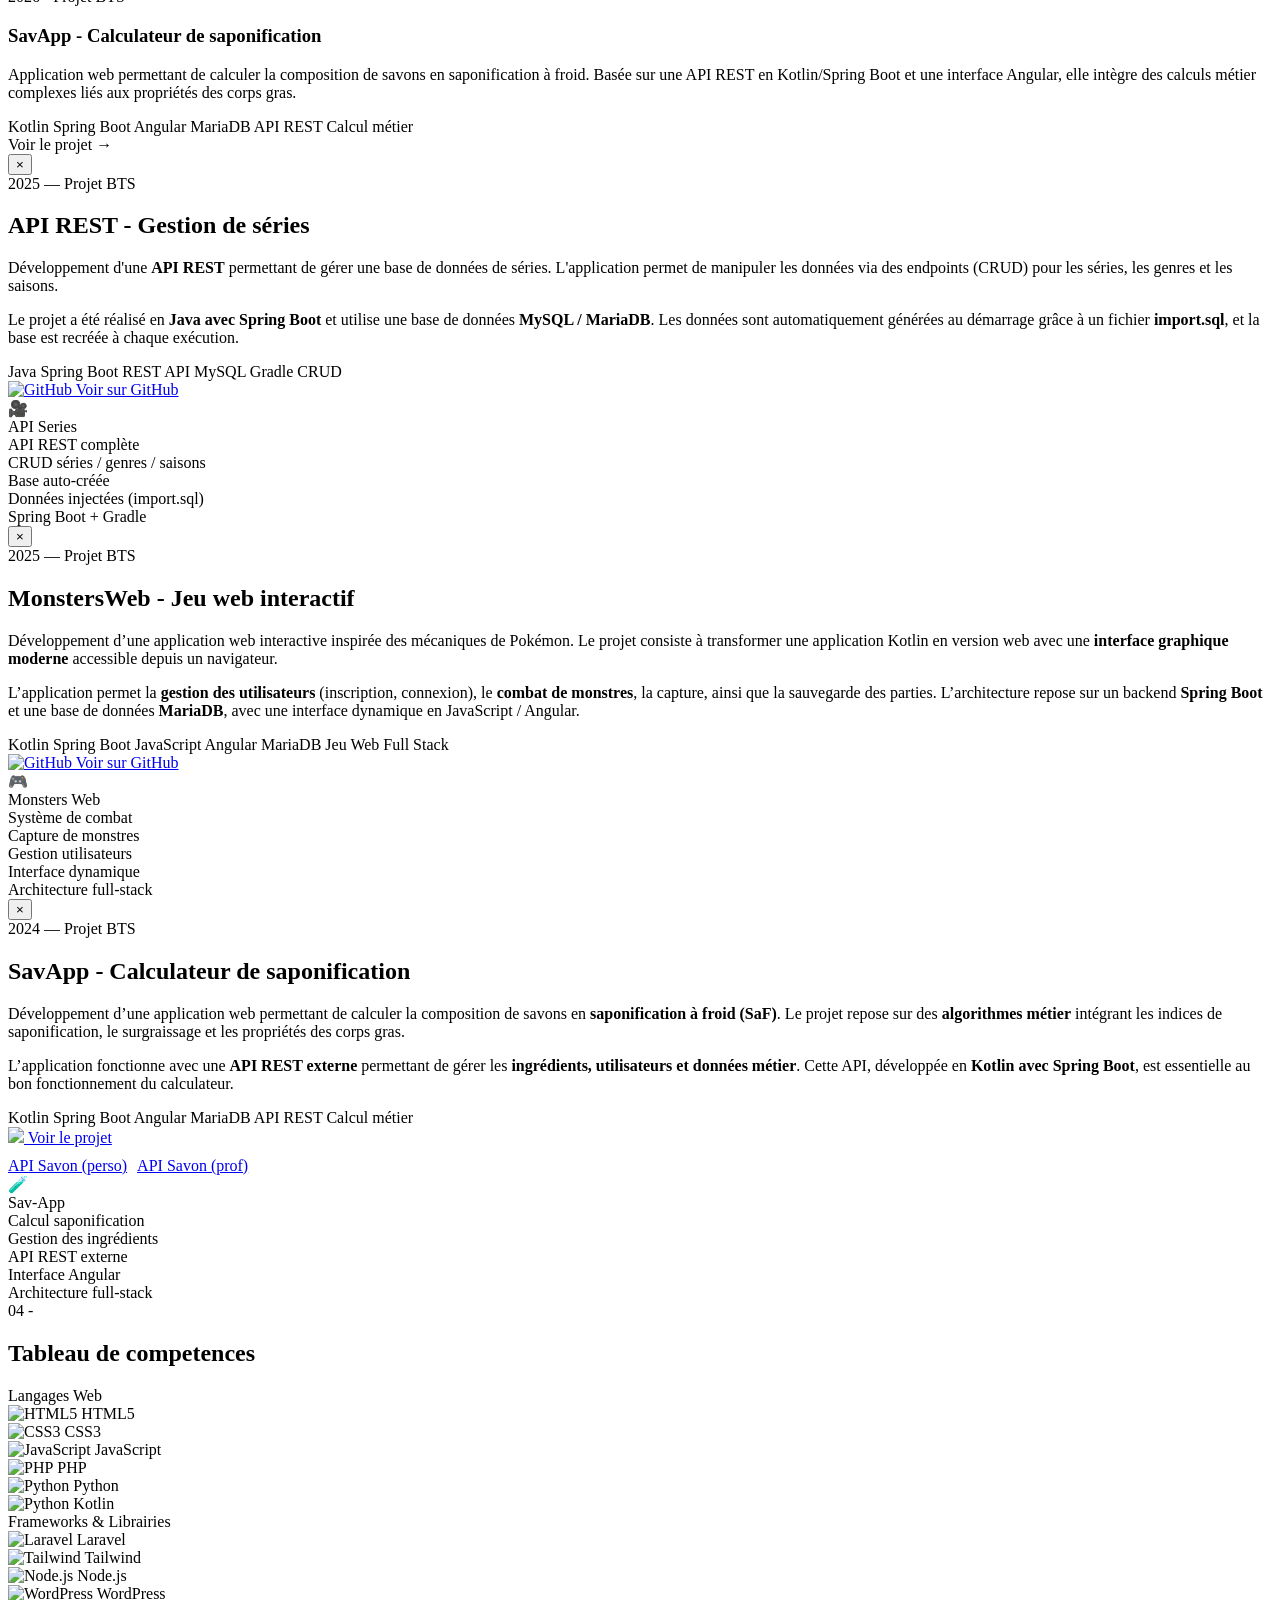
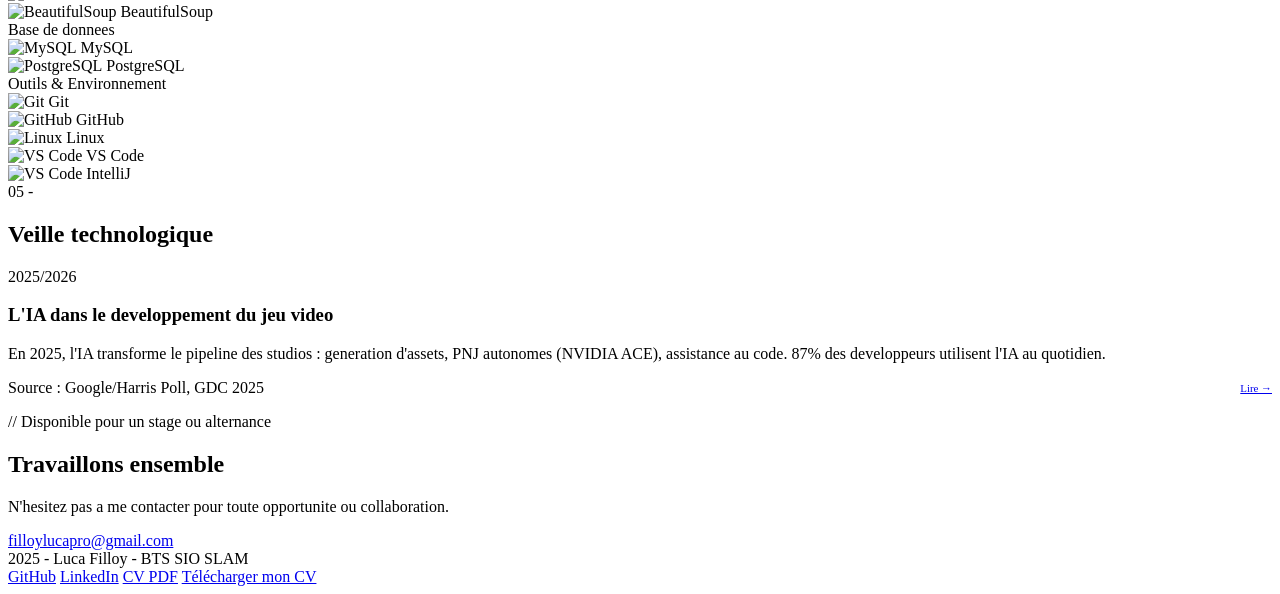
==== commit 25dc5864: "Correction des étiquettes des modales pour "MonstersWeb" et "SavApp"" ====
--- a/index.html
+++ b/index.html
@@ -295,7 +295,7 @@
     <div class="modal-right">
       <div class="modal-preview">
         <div class="modal-preview-icon">&#127918;</div>
-        <div class="modal-preview-label">MonstersWeb</div>
+        <div class="modal-preview-label">Monsters Web</div>
         
         <div class="modal-features">
           <div class="modal-feature"><span class="feature-dot"></span>Système de combat</div>
@@ -364,7 +364,7 @@
     <div class="modal-right">
       <div class="modal-preview">
         <div class="modal-preview-icon">&#129514;</div>
-        <div class="modal-preview-label">SavApp</div>
+        <div class="modal-preview-label">Sav-App</div>
         
         <div class="modal-features">
           <div class="modal-feature"><span class="feature-dot"></span>Calcul saponification</div>
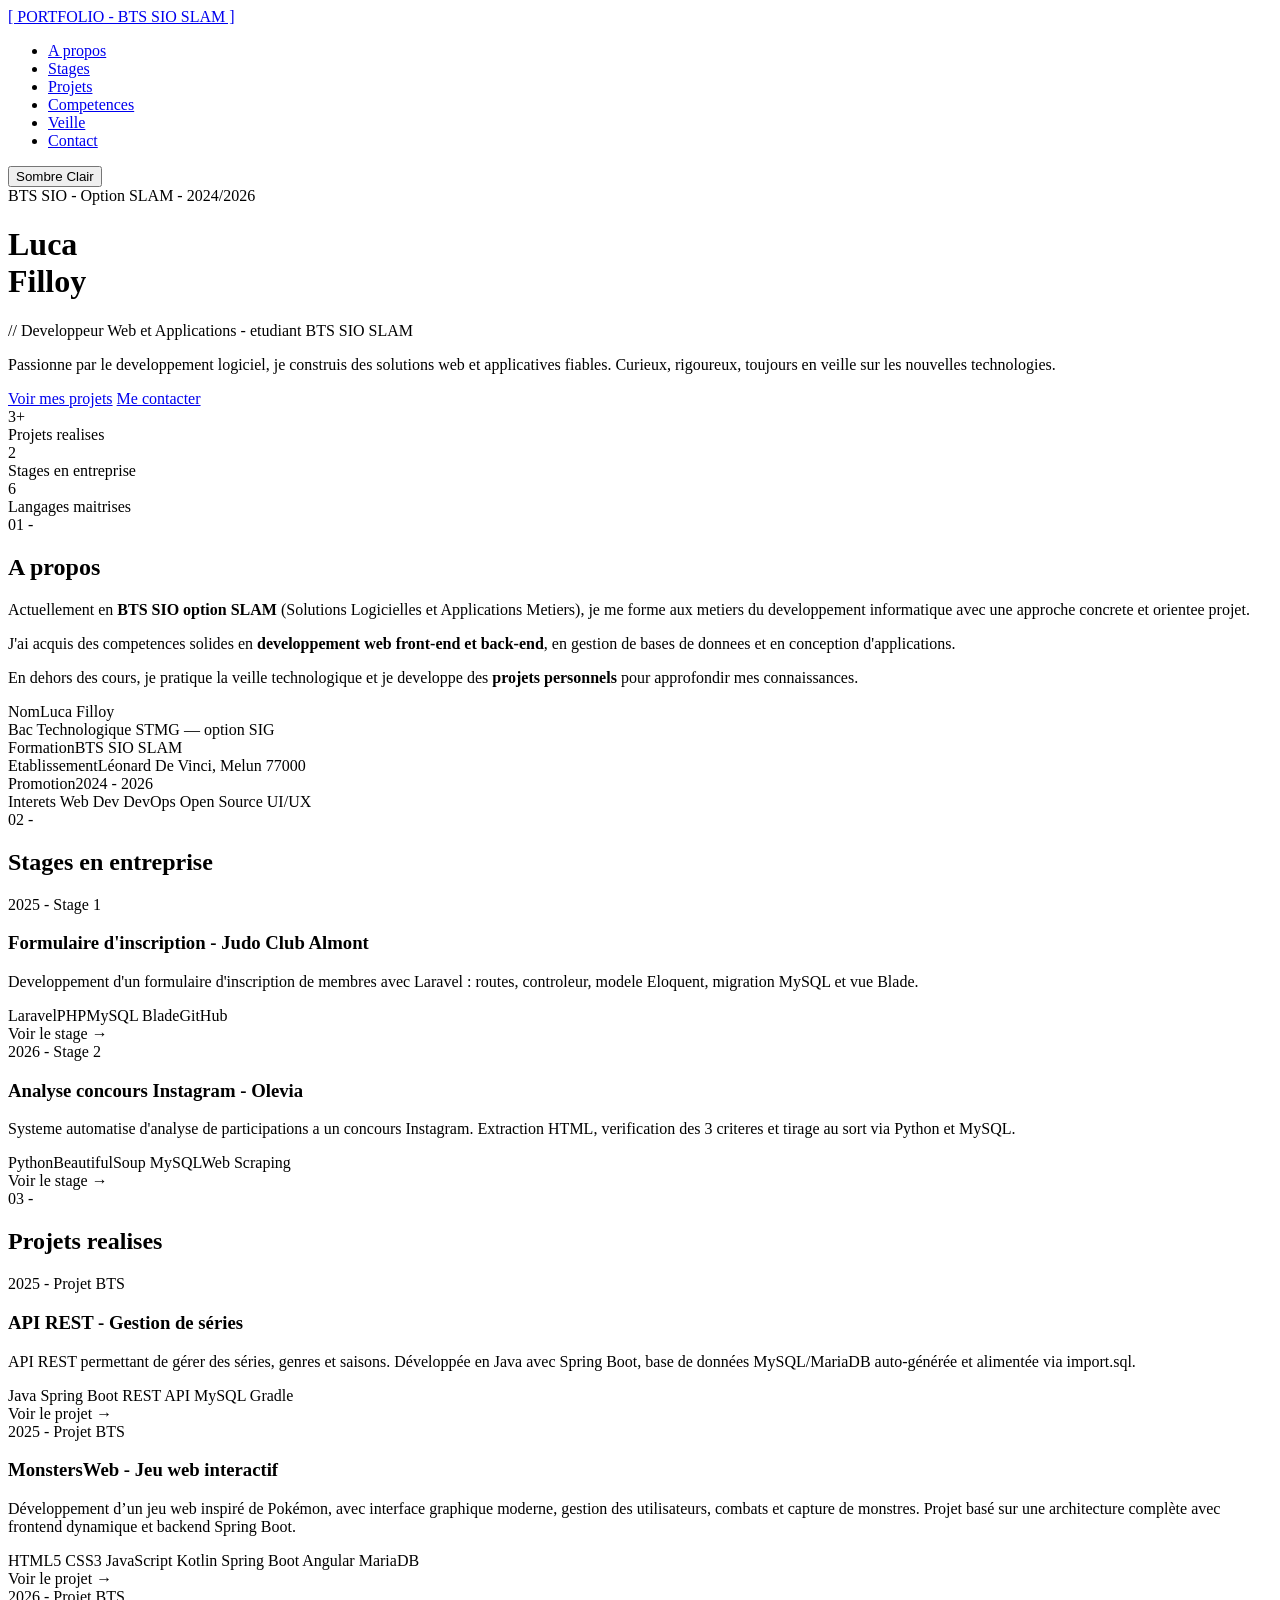
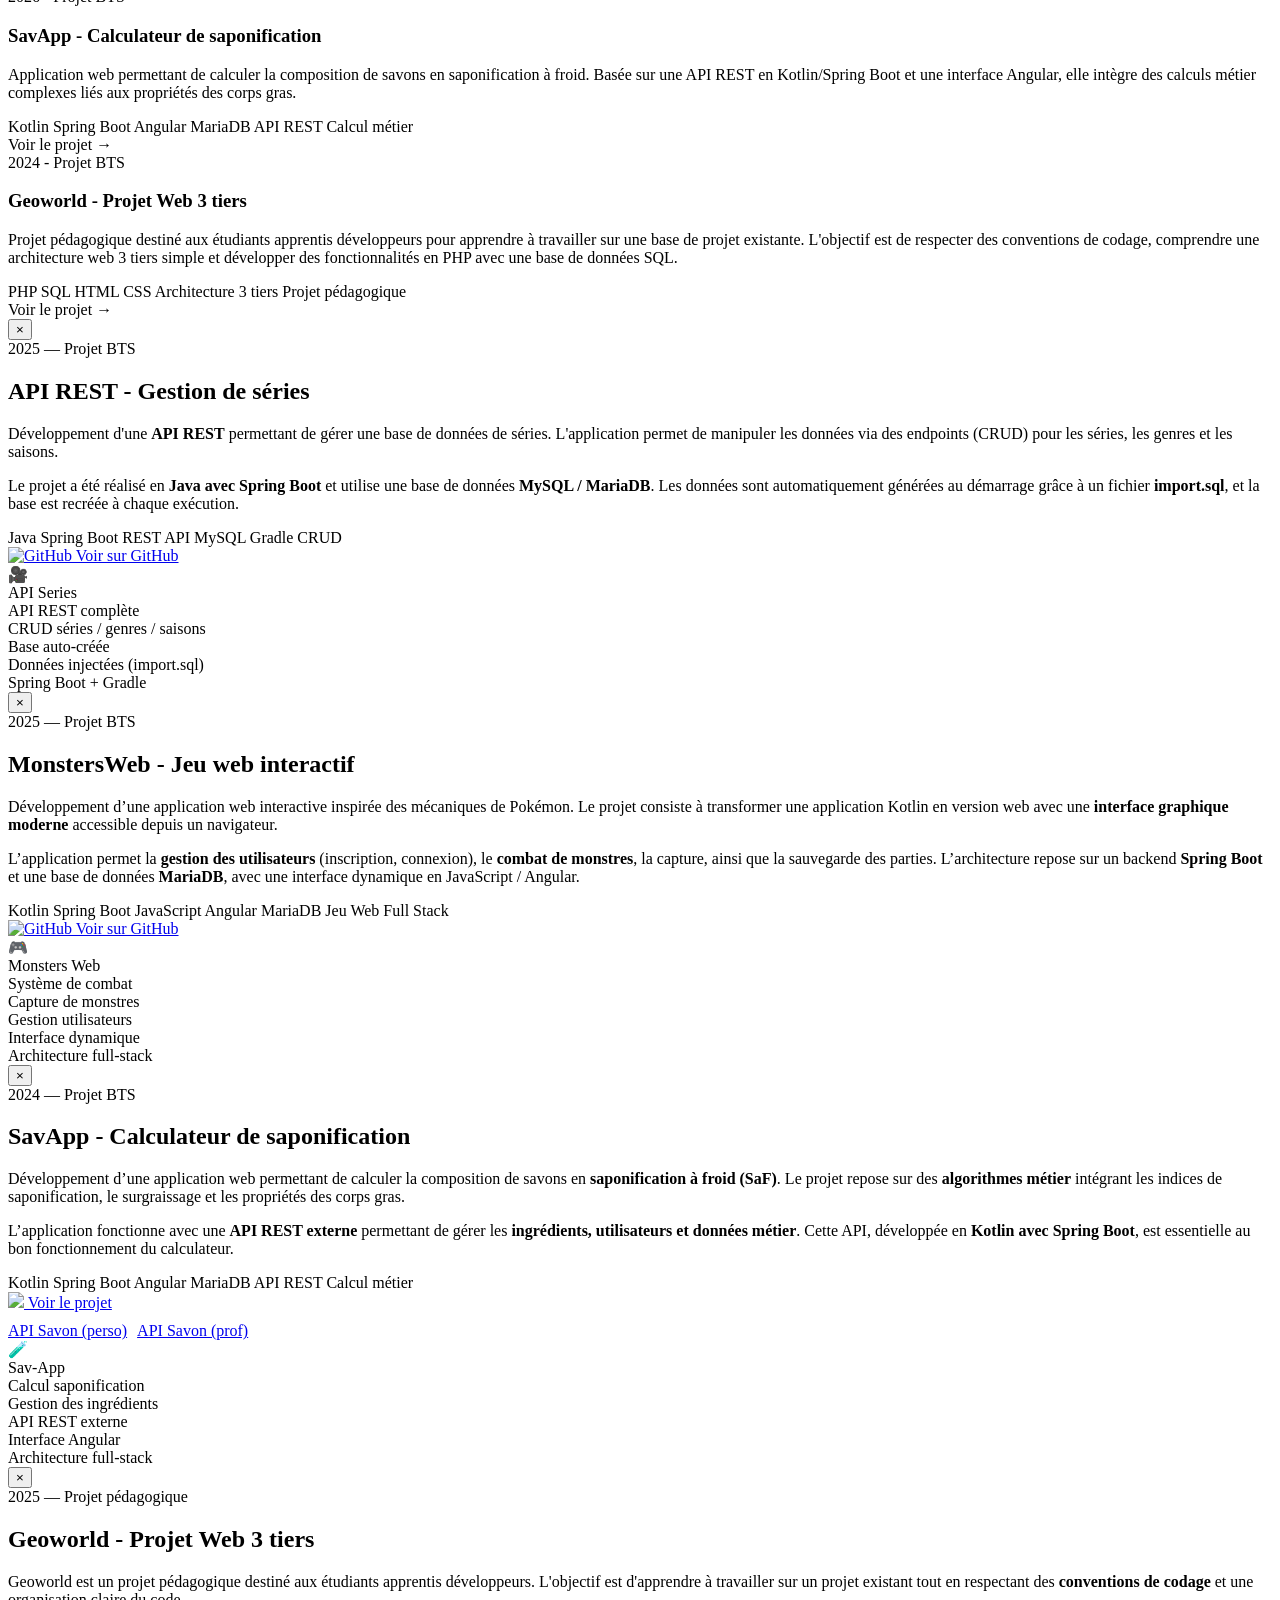
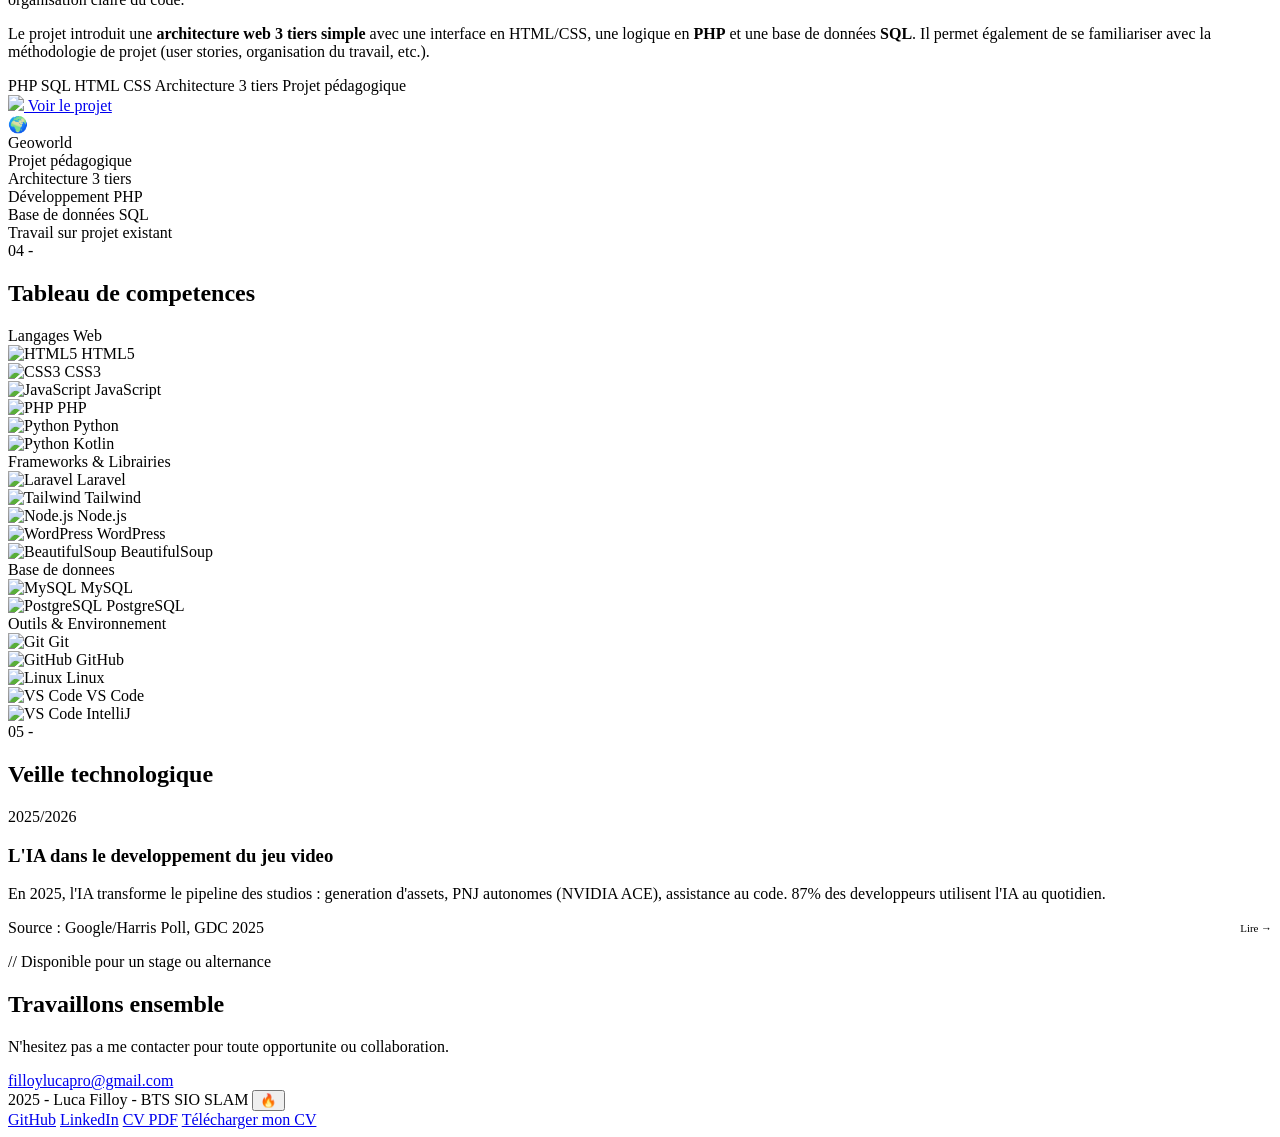
==== commit 2ced5f94: "Creation du projet geoworld" ====
--- a/index.html
+++ b/index.html
@@ -1,569 +1,739 @@
 <!DOCTYPE html>
 <html lang="fr" data-theme="dark">
+
 <head>
   <meta charset="UTF-8" />
-  <meta name="viewport" content="width=device-width, initial-scale=1.0"/>
+  <meta name="viewport" content="width=device-width, initial-scale=1.0" />
   <title>Portfolio - BTS SIO SLAM</title>
-  <link href="https://fonts.googleapis.com/css2?family=Space+Mono:wght@400;700&family=Syne:wght@400;600;800&display=swap" rel="stylesheet"/>
-  <link id="favicon" rel="icon" type="image/svg+xml" href="favicon-dark.svg"/>
-  <link id="theme-css" rel="stylesheet" href="style-dark.css"/>
-  <link rel="stylesheet" href="style.css"/>
+  <link
+    href="https://fonts.googleapis.com/css2?family=Space+Mono:wght@400;700&family=Syne:wght@400;600;800&display=swap"
+    rel="stylesheet" />
+  <link id="favicon" rel="icon" type="image/svg+xml" href="favicon-dark.svg" />
+  <link id="theme-css" rel="stylesheet" href="style-dark.css" />
+  <link rel="stylesheet" href="style.css" />
 </head>
+
 <body>
 
-<nav>
-  <a href="#" class="nav-logo">[ PORTFOLIO - BTS SIO SLAM ]</a>
-  <ul class="nav-links">
-    <li><a href="#about">A propos</a></li>
-    <li><a href="#stages">Stages</a></li>
-    <li><a href="#projects">Projets</a></li>
-    <li><a href="#skills">Competences</a></li>
-    <li><a href="#veille">Veille</a></li>
-    <li><a href="#contact">Contact</a></li>
-  </ul>
-  <button id="theme-toggle" aria-label="Changer de theme">
-    <span class="icon-dark">Sombre</span>
-    <span class="icon-light">Clair</span>
-  </button>
-</nav>
-
-<div class="hero">
-  <div class="hero-grid"></div>
-  <div class="hero-glow"></div>
-  <div class="hero-glow2"></div>
-  <div class="hero-content">
-    <div class="hero-badge">BTS SIO - Option SLAM - 2024/2026</div>
-    <h1 class="hero-name">Luca<br/><span>Filloy</span></h1>
-    <p class="hero-title">// Developpeur Web et Applications - etudiant BTS SIO SLAM</p>
-    <p class="hero-desc">
-      Passionne par le developpement logiciel, je construis des solutions web et applicatives
-      fiables. Curieux, rigoureux, toujours en veille sur les nouvelles technologies.
-    </p>
-    <div class="hero-cta">
-      <a href="#projects" class="btn btn-primary">Voir mes projets</a>
-      <a href="#contact" class="btn btn-outline">Me contacter</a>
+  <nav>
+    <a href="#" class="nav-logo">[ PORTFOLIO - BTS SIO SLAM ]</a>
+    <ul class="nav-links">
+      <li><a href="#about">A propos</a></li>
+      <li><a href="#stages">Stages</a></li>
+      <li><a href="#projects">Projets</a></li>
+      <li><a href="#skills">Competences</a></li>
+      <li><a href="#veille">Veille</a></li>
+      <li><a href="#contact">Contact</a></li>
+    </ul>
+    <button id="theme-toggle" aria-label="Changer de theme">
+      <span class="icon-dark">Sombre</span>
+      <span class="icon-light">Clair</span>
+    </button>
+  </nav>
+
+  <div class="hero">
+    <div class="hero-grid"></div>
+    <div class="hero-glow"></div>
+    <div class="hero-glow2"></div>
+    <div class="hero-content">
+      <div class="hero-badge">BTS SIO - Option SLAM - 2024/2026</div>
+      <h1 class="hero-name">Luca<br /><span>Filloy</span></h1>
+      <p class="hero-title">// Developpeur Web et Applications - etudiant BTS SIO SLAM</p>
+      <p class="hero-desc">
+        Passionne par le developpement logiciel, je construis des solutions web et applicatives
+        fiables. Curieux, rigoureux, toujours en veille sur les nouvelles technologies.
+      </p>
+      <div class="hero-cta">
+        <a href="#projects" class="btn btn-primary">Voir mes projets</a>
+        <a href="#contact" class="btn btn-outline">Me contacter</a>
+      </div>
+    </div>
+    <div class="hero-stats">
+      <div class="stat">
+        <div class="stat-num">3+</div>
+        <div class="stat-label">Projets realises</div>
+      </div>
+      <div class="stat">
+        <div class="stat-num">2</div>
+        <div class="stat-label">Stages en entreprise</div>
+      </div>
+      <div class="stat">
+        <div class="stat-num">6</div>
+        <div class="stat-label">Langages maitrises</div>
+      </div>
     </div>
   </div>
-  <div class="hero-stats">
-    <div class="stat"><div class="stat-num">3+</div><div class="stat-label">Projets realises</div></div>
-    <div class="stat"><div class="stat-num">2</div><div class="stat-label">Stages en entreprise</div></div>
-    <div class="stat"><div class="stat-num">6</div><div class="stat-label">Langages maitrises</div></div>
-  </div>
-</div>
-
-<section id="about">
-  <div class="section-header fade-in">
-    <span class="section-num">01 -</span>
-    <h2 class="section-title">A propos</h2>
-    <span class="section-line"></span>
-  </div>
-  <div class="about-grid">
-    <div class="about-text fade-in">
-      <p>Actuellement en <strong>BTS SIO option SLAM</strong> (Solutions Logicielles et Applications Metiers), je me forme aux metiers du developpement informatique avec une approche concrete et orientee projet.</p>
-      <p>J'ai acquis des competences solides en <strong>developpement web front-end et back-end</strong>, en gestion de bases de donnees et en conception d'applications.</p>
-      <p>En dehors des cours, je pratique la veille technologique et je developpe des <strong>projets personnels</strong> pour approfondir mes connaissances.</p>
-    </div>
-    <div class="about-info fade-in">
-      <div class="info-row"><span class="info-label">Nom</span><span class="info-value">Luca Filloy</span></div>
-      <div class="info-row"> <span class="info-label">Bac</span> <span class="info-value">Technologique STMG — option SIG</span></div>
-      <div class="info-row"><span class="info-label">Formation</span><span class="info-value">BTS SIO SLAM</span></div>
-      <div class="info-row"><span class="info-label">Etablissement</span><span class="info-value">Léonard De Vinci, Melun 77000</span></div>
-      <div class="info-row"><span class="info-label">Promotion</span><span class="info-value">2024 - 2026</span></div>
-      <div class="info-row">
-        <span class="info-label">Interets</span>
-        <span class="info-value">
-          <span class="tag">Web Dev</span>
-          <span class="tag">DevOps</span>
-          <span class="tag purple">Open Source</span>
-          <span class="tag purple">UI/UX</span>
-        </span>
-      </div>
-    </div>
-  </div>
-</section>
-
-<section id="stages">
-  <div class="section-header fade-in">
-    <span class="section-num">02 -</span>
-    <h2 class="section-title">Stages en entreprise</h2>
-    <span class="section-line"></span>
-  </div>
-  <div class="projects-grid">
-    <div class="project-card fade-in">
-      <div class="project-year">2025 - Stage 1</div>
-      <h3 class="project-name">Formulaire d'inscription - Judo Club Almont</h3>
-      <p class="project-desc">Developpement d'un formulaire d'inscription de membres avec Laravel : routes, controleur, modele Eloquent, migration MySQL et vue Blade.</p>
-      <div class="project-tags">
-        <span class="tag">Laravel</span><span class="tag">PHP</span><span class="tag">MySQL</span>
-        <span class="tag purple">Blade</span><span class="tag purple">GitHub</span>
-      </div>
-      <a href="stage1-judo-almont.html" class="project-link">Voir le stage &rarr;</a>
-    </div>
-    <div class="project-card fade-in">
-      <div class="project-year">2026 - Stage 2</div>
-      <h3 class="project-name">Analyse concours Instagram - Olevia</h3>
-      <p class="project-desc">Systeme automatise d'analyse de participations a un concours Instagram. Extraction HTML, verification des 3 criteres et tirage au sort via Python et MySQL.</p>
-      <div class="project-tags">
-        <span class="tag">Python</span><span class="tag">BeautifulSoup</span>
-        <span class="tag">MySQL</span><span class="tag purple">Web Scraping</span>
-      </div>
-      <a href="stage2-instagram-olevia.html" class="project-link">Voir le stage &rarr;</a>
-    </div>
-  </div>
-</section>
-
-<section id="projects">
-  <div class="section-header fade-in">
-    <span class="section-num">03 -</span>
-    <h2 class="section-title">Projets realises</h2>
-    <span class="section-line"></span>
-  </div>
-  <div class="projects-grid">
-
-    <div class="project-card fade-in" onclick="openModal('modal-api-series')" style="cursor:pointer;">
-      <div class="project-year">2025 - Projet BTS</div>
-      
-      <h3 class="project-name">API REST - Gestion de séries</h3>
-      
-      <p class="project-desc">
-        API REST permettant de gérer des séries, genres et saisons. Développée en Java avec Spring Boot,
-        base de données MySQL/MariaDB auto-générée et alimentée via import.sql.
-      </p>
-      
-      <div class="project-tags">
-        <span class="tag">Java</span>
-        <span class="tag">Spring Boot</span>
-        <span class="tag">REST API</span>
-        <span class="tag">MySQL</span>
-        <span class="tag purple">Gradle</span>
-      </div>
-      
-      <span class="project-link">Voir le projet &rarr;</span>
-    </div>
-
-    <div class="project-card fade-in" onclick="openModal('modal-monstersweb')" style="cursor:pointer;">
-      <div class="project-year">2025 - Projet BTS</div>
-      
-      <h3 class="project-name">MonstersWeb - Jeu web interactif</h3>
-      
-      <p class="project-desc">
-        Développement d’un jeu web inspiré de Pokémon, avec interface graphique moderne,
-        gestion des utilisateurs, combats et capture de monstres. Projet basé sur une
-        architecture complète avec frontend dynamique et backend Spring Boot.
-      </p>
-      
-      <div class="project-tags">
-        <span class="tag">HTML5</span>
-        <span class="tag">CSS3</span>
-        <span class="tag">JavaScript</span>
-        <span class="tag">Kotlin</span>
-        <span class="tag">Spring Boot</span>
-        <span class="tag purple">Angular</span>
-        <span class="tag purple">MariaDB</span>
-      </div>
-      
-      <span class="project-link">Voir le projet &rarr;</span>
-    </div>
-
-   <div class="project-card fade-in" onclick="openModal('modal-savapp')" style="cursor:pointer;"> 
-      <div class="project-year">2026 - Projet BTS</div>
-      
-      <h3 class="project-name">SavApp - Calculateur de saponification</h3> 
-      
-      <p class="project-desc">
-        Application web permettant de calculer la composition de savons en saponification à froid.
-        Basée sur une API REST en Kotlin/Spring Boot et une interface Angular, elle intègre des
-        calculs métier complexes liés aux propriétés des corps gras.
-      </p>
-      
-      <div class="project-tags">
-        <span class="tag">Kotlin</span>
-        <span class="tag">Spring Boot</span>
-        <span class="tag">Angular</span>
-        <span class="tag">MariaDB</span>
-        <span class="tag purple">API REST</span>
-        <span class="tag purple">Calcul métier</span>
-      </div>
-      
-      <span class="project-link">Voir le projet &rarr;</span>
-    </div>
-
-  </div>
-</section>
-
-<!-- ══════════════════════════════════════════
+
+  <section id="about">
+    <div class="section-header fade-in">
+      <span class="section-num">01 -</span>
+      <h2 class="section-title">A propos</h2>
+      <span class="section-line"></span>
+    </div>
+    <div class="about-grid">
+      <div class="about-text fade-in">
+        <p>Actuellement en <strong>BTS SIO option SLAM</strong> (Solutions Logicielles et Applications Metiers), je me
+          forme aux metiers du developpement informatique avec une approche concrete et orientee projet.</p>
+        <p>J'ai acquis des competences solides en <strong>developpement web front-end et back-end</strong>, en gestion
+          de bases de donnees et en conception d'applications.</p>
+        <p>En dehors des cours, je pratique la veille technologique et je developpe des <strong>projets
+            personnels</strong> pour approfondir mes connaissances.</p>
+      </div>
+      <div class="about-info fade-in">
+        <div class="info-row"><span class="info-label">Nom</span><span class="info-value">Luca Filloy</span></div>
+        <div class="info-row"> <span class="info-label">Bac</span> <span class="info-value">Technologique STMG — option
+            SIG</span></div>
+        <div class="info-row"><span class="info-label">Formation</span><span class="info-value">BTS SIO SLAM</span>
+        </div>
+        <div class="info-row"><span class="info-label">Etablissement</span><span class="info-value">Léonard De Vinci,
+            Melun 77000</span></div>
+        <div class="info-row"><span class="info-label">Promotion</span><span class="info-value">2024 - 2026</span></div>
+        <div class="info-row">
+          <span class="info-label">Interets</span>
+          <span class="info-value">
+            <span class="tag">Web Dev</span>
+            <span class="tag">DevOps</span>
+            <span class="tag purple">Open Source</span>
+            <span class="tag purple">UI/UX</span>
+          </span>
+        </div>
+      </div>
+    </div>
+  </section>
+
+  <section id="stages">
+    <div class="section-header fade-in">
+      <span class="section-num">02 -</span>
+      <h2 class="section-title">Stages en entreprise</h2>
+      <span class="section-line"></span>
+    </div>
+    <div class="projects-grid">
+      <div class="project-card fade-in" onclick="window.location='stage1-judo-almont.html'" style="cursor:pointer;">
+        <div class="project-year">2025 - Stage 1</div>
+        <h3 class="project-name">Formulaire d'inscription - Judo Club Almont</h3>
+        <p class="project-desc">Developpement d'un formulaire d'inscription de membres avec Laravel : routes,
+          controleur, modele Eloquent, migration MySQL et vue Blade.</p>
+        <div class="project-tags">
+          <span class="tag">Laravel</span><span class="tag">PHP</span><span class="tag">MySQL</span>
+          <span class="tag purple">Blade</span><span class="tag purple">GitHub</span>
+        </div>
+        <span class="project-link">Voir le stage &rarr;</span>
+      </div>
+
+      <div class="project-card fade-in" onclick="window.location='stage2-instagram-olevia.html'"
+        style="cursor:pointer;">
+        <div class="project-year">2026 - Stage 2</div>
+        <h3 class="project-name">Analyse concours Instagram - Olevia</h3>
+        <p class="project-desc">Systeme automatise d'analyse de participations a un concours Instagram. Extraction HTML,
+          verification des 3 criteres et tirage au sort via Python et MySQL.</p>
+        <div class="project-tags">
+          <span class="tag">Python</span><span class="tag">BeautifulSoup</span>
+          <span class="tag">MySQL</span><span class="tag purple">Web Scraping</span>
+        </div>
+        <span class="project-link">Voir le stage &rarr;</span>
+      </div>
+    </div>
+  </section>
+
+  <section id="projects">
+    <div class="section-header fade-in">
+      <span class="section-num">03 -</span>
+      <h2 class="section-title">Projets realises</h2>
+      <span class="section-line"></span>
+    </div>
+    <div class="projects-grid">
+
+      <div class="project-card fade-in" onclick="openModal('modal-api-series')" style="cursor:pointer;">
+        <div class="project-year">2025 - Projet BTS</div>
+
+        <h3 class="project-name">API REST - Gestion de séries</h3>
+
+        <p class="project-desc">
+          API REST permettant de gérer des séries, genres et saisons. Développée en Java avec Spring Boot,
+          base de données MySQL/MariaDB auto-générée et alimentée via import.sql.
+        </p>
+
+        <div class="project-tags">
+          <span class="tag">Java</span>
+          <span class="tag">Spring Boot</span>
+          <span class="tag">REST API</span>
+          <span class="tag">MySQL</span>
+          <span class="tag purple">Gradle</span>
+        </div>
+
+        <span class="project-link">Voir le projet &rarr;</span>
+      </div>
+
+      <div class="project-card fade-in" onclick="openModal('modal-monstersweb')" style="cursor:pointer;">
+        <div class="project-year">2025 - Projet BTS</div>
+
+        <h3 class="project-name">MonstersWeb - Jeu web interactif</h3>
+
+        <p class="project-desc">
+          Développement d’un jeu web inspiré de Pokémon, avec interface graphique moderne,
+          gestion des utilisateurs, combats et capture de monstres. Projet basé sur une
+          architecture complète avec frontend dynamique et backend Spring Boot.
+        </p>
+
+        <div class="project-tags">
+          <span class="tag">HTML5</span>
+          <span class="tag">CSS3</span>
+          <span class="tag">JavaScript</span>
+          <span class="tag">Kotlin</span>
+          <span class="tag">Spring Boot</span>
+          <span class="tag purple">Angular</span>
+          <span class="tag purple">MariaDB</span>
+        </div>
+
+        <span class="project-link">Voir le projet &rarr;</span>
+      </div>
+
+      <div class="project-card fade-in" onclick="openModal('modal-savapp')" style="cursor:pointer;">
+        <div class="project-year">2026 - Projet BTS</div>
+
+        <h3 class="project-name">SavApp - Calculateur de saponification</h3>
+
+        <p class="project-desc">
+          Application web permettant de calculer la composition de savons en saponification à froid.
+          Basée sur une API REST en Kotlin/Spring Boot et une interface Angular, elle intègre des
+          calculs métier complexes liés aux propriétés des corps gras.
+        </p>
+
+        <div class="project-tags">
+          <span class="tag">Kotlin</span>
+          <span class="tag">Spring Boot</span>
+          <span class="tag">Angular</span>
+          <span class="tag">MariaDB</span>
+          <span class="tag purple">API REST</span>
+          <span class="tag purple">Calcul métier</span>
+        </div>
+
+        <span class="project-link">Voir le projet &rarr;</span>
+      </div>
+
+      <div class="project-card fade-in" onclick="openModal('modal-geoworld')" style="cursor:pointer;">
+        <div class="project-year">2024 - Projet BTS</div>
+
+        <h3 class="project-name">Geoworld - Projet Web 3 tiers</h3>
+
+        <p class="project-desc">
+          Projet pédagogique destiné aux étudiants apprentis développeurs pour apprendre à travailler
+          sur une base de projet existante. L'objectif est de respecter des conventions de codage,
+          comprendre une architecture web 3 tiers simple et développer des fonctionnalités
+          en PHP avec une base de données SQL.
+        </p>
+
+        <div class="project-tags">
+          <span class="tag">PHP</span>
+          <span class="tag">SQL</span>
+          <span class="tag">HTML</span>
+          <span class="tag">CSS</span>
+          <span class="tag purple">Architecture 3 tiers</span>
+          <span class="tag purple">Projet pédagogique</span>
+        </div>
+
+        <span class="project-link">Voir le projet &rarr;</span>
+      </div>
+
+    </div>
+  </section>
+
+  <!-- ══════════════════════════════════════════
      MODALES PROJETS
 ══════════════════════════════════════════ -->
 
-<!-- Overlay -->
-<div id="modal-overlay" onclick="closeModal()"></div>
-
-<!-- Modal : API Series -->
-<div class="project-modal" id="modal-api-series">
-  <button class="modal-close" onclick="closeModal()">&times;</button>
-  <div class="modal-inner">
-    
-    <div class="modal-left">
-      <div class="modal-eyebrow">2025 &mdash; Projet BTS</div>
-      
-      <h2 class="modal-title">API REST - Gestion de séries</h2>
-      
-      <p class="modal-desc">
-        Développement d'une <strong>API REST</strong> permettant de gérer une base de données de séries.
-        L'application permet de manipuler les données via des endpoints (CRUD) pour les séries,
-        les genres et les saisons.
-      </p>
-      
-      <p class="modal-desc">
-        Le projet a été réalisé en <strong>Java avec Spring Boot</strong> et utilise une base de données
-        <strong>MySQL / MariaDB</strong>. Les données sont automatiquement générées au démarrage
-        grâce à un fichier <strong>import.sql</strong>, et la base est recréée à chaque exécution.
-      </p>
-
-      <div class="modal-tags">
-        <span class="tag">Java</span>
-        <span class="tag">Spring Boot</span>
-        <span class="tag">REST API</span>
-        <span class="tag">MySQL</span>
-        <span class="tag purple">Gradle</span>
-        <span class="tag purple">CRUD</span>
-      </div>
-
-      <a href="https://github.com/FilloyLuca/TP_ApiSerie" class="modal-github-btn" target="_blank" rel="noopener">
-        <img src="https://cdn.jsdelivr.net/gh/devicons/devicon/icons/github/github-original.svg" alt="GitHub" width="18"/>
-        Voir sur GitHub
-      </a>
-    </div>
-
-    <div class="modal-right">
-      <div class="modal-preview">
-        <div class="modal-preview-icon">&#127909;</div>
-        <div class="modal-preview-label">API Series</div>
-        
-        <div class="modal-features">
-          <div class="modal-feature"><span class="feature-dot"></span>API REST complète</div>
-          <div class="modal-feature"><span class="feature-dot"></span>CRUD séries / genres / saisons</div>
-          <div class="modal-feature"><span class="feature-dot"></span>Base auto-créée</div>
-          <div class="modal-feature"><span class="feature-dot"></span>Données injectées (import.sql)</div>
-          <div class="modal-feature"><span class="feature-dot"></span>Spring Boot + Gradle</div>
-        </div>
-      </div>
-    </div>
-
+  <!-- Overlay -->
+  <div id="modal-overlay" onclick="closeModal()"></div>
+
+  <!-- Modal : API Series -->
+  <div class="project-modal" id="modal-api-series">
+    <button class="modal-close" onclick="closeModal()">&times;</button>
+    <div class="modal-inner">
+
+      <div class="modal-left">
+        <div class="modal-eyebrow">2025 &mdash; Projet BTS</div>
+
+        <h2 class="modal-title">API REST - Gestion de séries</h2>
+
+        <p class="modal-desc">
+          Développement d'une <strong>API REST</strong> permettant de gérer une base de données de séries.
+          L'application permet de manipuler les données via des endpoints (CRUD) pour les séries,
+          les genres et les saisons.
+        </p>
+
+        <p class="modal-desc">
+          Le projet a été réalisé en <strong>Java avec Spring Boot</strong> et utilise une base de données
+          <strong>MySQL / MariaDB</strong>. Les données sont automatiquement générées au démarrage
+          grâce à un fichier <strong>import.sql</strong>, et la base est recréée à chaque exécution.
+        </p>
+
+        <div class="modal-tags">
+          <span class="tag">Java</span>
+          <span class="tag">Spring Boot</span>
+          <span class="tag">REST API</span>
+          <span class="tag">MySQL</span>
+          <span class="tag purple">Gradle</span>
+          <span class="tag purple">CRUD</span>
+        </div>
+
+        <a href="https://github.com/FilloyLuca/TP_ApiSerie" class="modal-github-btn" target="_blank" rel="noopener">
+          <img src="https://cdn.jsdelivr.net/gh/devicons/devicon/icons/github/github-original.svg" alt="GitHub"
+            width="18" />
+          Voir sur GitHub
+        </a>
+      </div>
+
+      <div class="modal-right">
+        <div class="modal-preview">
+          <div class="modal-preview-icon">&#127909;</div>
+          <div class="modal-preview-label">API Series</div>
+
+          <div class="modal-features">
+            <div class="modal-feature"><span class="feature-dot"></span>API REST complète</div>
+            <div class="modal-feature"><span class="feature-dot"></span>CRUD séries / genres / saisons</div>
+            <div class="modal-feature"><span class="feature-dot"></span>Base auto-créée</div>
+            <div class="modal-feature"><span class="feature-dot"></span>Données injectées (import.sql)</div>
+            <div class="modal-feature"><span class="feature-dot"></span>Spring Boot + Gradle</div>
+          </div>
+        </div>
+      </div>
+
+    </div>
   </div>
-</div>
-
-<!-- Modal 2 : MonstersWeb -->
-<div class="project-modal" id="modal-monstersweb">
-  <button class="modal-close" onclick="closeModal()">&times;</button>
-  <div class="modal-inner">
-    
-    <div class="modal-left">
-      <div class="modal-eyebrow">2025 &mdash; Projet BTS</div>
-      
-      <h2 class="modal-title">MonstersWeb - Jeu web interactif</h2>
-      
-      <p class="modal-desc">
-        Développement d’une application web interactive inspirée des mécaniques de Pokémon.
-        Le projet consiste à transformer une application Kotlin en version web avec une
-        <strong>interface graphique moderne</strong> accessible depuis un navigateur.
-      </p>
-      
-      <p class="modal-desc">
-        L’application permet la <strong>gestion des utilisateurs</strong> (inscription, connexion),
-        le <strong>combat de monstres</strong>, la capture, ainsi que la sauvegarde des parties.
-        L’architecture repose sur un backend <strong>Spring Boot</strong> et une base de données
-        <strong>MariaDB</strong>, avec une interface dynamique en JavaScript / Angular.
-      </p>
-
-      <div class="modal-tags">
-        <span class="tag">Kotlin</span>
-        <span class="tag">Spring Boot</span>
-        <span class="tag">JavaScript</span>
-        <span class="tag">Angular</span>
-        <span class="tag">MariaDB</span>
-        <span class="tag purple">Jeu Web</span>
-        <span class="tag purple">Full Stack</span>
-      </div>
-
-      <a href="https://github.com/FilloyLuca/OGMonsterWeb" class="modal-github-btn" target="_blank" rel="noopener">
-        <img src="https://cdn.jsdelivr.net/gh/devicons/devicon/icons/github/github-original.svg" alt="GitHub" width="18"/>
-        Voir sur GitHub
-      </a>
-    </div>
-
-    <div class="modal-right">
-      <div class="modal-preview">
-        <div class="modal-preview-icon">&#127918;</div>
-        <div class="modal-preview-label">Monsters Web</div>
-        
-        <div class="modal-features">
-          <div class="modal-feature"><span class="feature-dot"></span>Système de combat</div>
-          <div class="modal-feature"><span class="feature-dot"></span>Capture de monstres</div>
-          <div class="modal-feature"><span class="feature-dot"></span>Gestion utilisateurs</div>
-          <div class="modal-feature"><span class="feature-dot"></span>Interface dynamique</div>
-          <div class="modal-feature"><span class="feature-dot"></span>Architecture full-stack</div>
-        </div>
-      </div>
-    </div>
-
+
+  <!-- Modal 2 : MonstersWeb -->
+  <div class="project-modal" id="modal-monstersweb">
+    <button class="modal-close" onclick="closeModal()">&times;</button>
+    <div class="modal-inner">
+
+      <div class="modal-left">
+        <div class="modal-eyebrow">2025 &mdash; Projet BTS</div>
+
+        <h2 class="modal-title">MonstersWeb - Jeu web interactif</h2>
+
+        <p class="modal-desc">
+          Développement d’une application web interactive inspirée des mécaniques de Pokémon.
+          Le projet consiste à transformer une application Kotlin en version web avec une
+          <strong>interface graphique moderne</strong> accessible depuis un navigateur.
+        </p>
+
+        <p class="modal-desc">
+          L’application permet la <strong>gestion des utilisateurs</strong> (inscription, connexion),
+          le <strong>combat de monstres</strong>, la capture, ainsi que la sauvegarde des parties.
+          L’architecture repose sur un backend <strong>Spring Boot</strong> et une base de données
+          <strong>MariaDB</strong>, avec une interface dynamique en JavaScript / Angular.
+        </p>
+
+        <div class="modal-tags">
+          <span class="tag">Kotlin</span>
+          <span class="tag">Spring Boot</span>
+          <span class="tag">JavaScript</span>
+          <span class="tag">Angular</span>
+          <span class="tag">MariaDB</span>
+          <span class="tag purple">Jeu Web</span>
+          <span class="tag purple">Full Stack</span>
+        </div>
+
+        <a href="https://github.com/FilloyLuca/OGMonsterWeb" class="modal-github-btn" target="_blank" rel="noopener">
+          <img src="https://cdn.jsdelivr.net/gh/devicons/devicon/icons/github/github-original.svg" alt="GitHub"
+            width="18" />
+          Voir sur GitHub
+        </a>
+      </div>
+
+      <div class="modal-right">
+        <div class="modal-preview">
+          <div class="modal-preview-icon">&#127918;</div>
+          <div class="modal-preview-label">Monsters Web</div>
+
+          <div class="modal-features">
+            <div class="modal-feature"><span class="feature-dot"></span>Système de combat</div>
+            <div class="modal-feature"><span class="feature-dot"></span>Capture de monstres</div>
+            <div class="modal-feature"><span class="feature-dot"></span>Gestion utilisateurs</div>
+            <div class="modal-feature"><span class="feature-dot"></span>Interface dynamique</div>
+            <div class="modal-feature"><span class="feature-dot"></span>Architecture full-stack</div>
+          </div>
+        </div>
+      </div>
+
+    </div>
   </div>
-</div>
-
-<!-- Modal : SavApp -->
-<div class="project-modal" id="modal-savapp">
-  <button class="modal-close" onclick="closeModal()">&times;</button>
-  <div class="modal-inner">
-    
-    <div class="modal-left">
-      <div class="modal-eyebrow">2024 &mdash; Projet BTS</div>
-      
-      <h2 class="modal-title">SavApp - Calculateur de saponification</h2>
-      
-      <p class="modal-desc">
-        Développement d’une application web permettant de calculer la composition de savons
-        en <strong>saponification à froid (SaF)</strong>. Le projet repose sur des
-        <strong>algorithmes métier</strong> intégrant les indices de saponification,
-        le surgraissage et les propriétés des corps gras.
-      </p>
-      
-      <p class="modal-desc">
-        L’application fonctionne avec une <strong>API REST externe</strong> permettant de gérer
-        les <strong>ingrédients, utilisateurs et données métier</strong>. Cette API,
-        développée en <strong>Kotlin avec Spring Boot</strong>, est essentielle au bon
-        fonctionnement du calculateur.
-      </p>
-
-      <div class="modal-tags">
-        <span class="tag">Kotlin</span>
-        <span class="tag">Spring Boot</span>
-        <span class="tag">Angular</span>
-        <span class="tag">MariaDB</span>
-        <span class="tag purple">API REST</span>
-        <span class="tag purple">Calcul métier</span>
-      </div>
-
-      <!-- Bouton principal projet -->
-      <a href="https://github.com/FilloyLuca/sav-app" class="modal-github-btn" target="_blank" rel="noopener">
-        <img src="https://cdn.jsdelivr.net/gh/devicons/devicon/icons/github/github-original.svg" width="18"/>
-        Voir le projet
-      </a>
-
-      <!-- Boutons API -->
-      <div style="margin-top:10px; display:flex; gap:10px; flex-wrap:wrap;">
-        <a href="https://github.com/FilloyLuca/SavonAPI" target="_blank" class="modal-github-btn">
-          API Savon (perso)
+
+  <!-- Modal : SavApp -->
+  <div class="project-modal" id="modal-savapp">
+    <button class="modal-close" onclick="closeModal()">&times;</button>
+    <div class="modal-inner">
+
+      <div class="modal-left">
+        <div class="modal-eyebrow">2024 &mdash; Projet BTS</div>
+
+        <h2 class="modal-title">SavApp - Calculateur de saponification</h2>
+
+        <p class="modal-desc">
+          Développement d’une application web permettant de calculer la composition de savons
+          en <strong>saponification à froid (SaF)</strong>. Le projet repose sur des
+          <strong>algorithmes métier</strong> intégrant les indices de saponification,
+          le surgraissage et les propriétés des corps gras.
+        </p>
+
+        <p class="modal-desc">
+          L’application fonctionne avec une <strong>API REST externe</strong> permettant de gérer
+          les <strong>ingrédients, utilisateurs et données métier</strong>. Cette API,
+          développée en <strong>Kotlin avec Spring Boot</strong>, est essentielle au bon
+          fonctionnement du calculateur.
+        </p>
+
+        <div class="modal-tags">
+          <span class="tag">Kotlin</span>
+          <span class="tag">Spring Boot</span>
+          <span class="tag">Angular</span>
+          <span class="tag">MariaDB</span>
+          <span class="tag purple">API REST</span>
+          <span class="tag purple">Calcul métier</span>
+        </div>
+
+        <!-- Bouton principal projet -->
+        <a href="https://github.com/FilloyLuca/sav-app" class="modal-github-btn" target="_blank" rel="noopener">
+          <img src="https://cdn.jsdelivr.net/gh/devicons/devicon/icons/github/github-original.svg" width="18" />
+          Voir le projet
         </a>
-        <a href="https://github.com/Timomoulin/SavonAPI3" target="_blank" class="modal-github-btn">
-          API Savon (prof)
+
+        <!-- Boutons API -->
+        <div style="margin-top:10px; display:flex; gap:10px; flex-wrap:wrap;">
+          <a href="https://github.com/FilloyLuca/SavonAPI" target="_blank" class="modal-github-btn">
+            API Savon (perso)
+          </a>
+          <a href="https://github.com/Timomoulin/SavonAPI3" target="_blank" class="modal-github-btn">
+            API Savon (prof)
+          </a>
+        </div>
+
+      </div>
+
+      <div class="modal-right">
+        <div class="modal-preview">
+          <div class="modal-preview-icon">&#129514;</div>
+          <div class="modal-preview-label">Sav-App</div>
+
+          <div class="modal-features">
+            <div class="modal-feature"><span class="feature-dot"></span>Calcul saponification</div>
+            <div class="modal-feature"><span class="feature-dot"></span>Gestion des ingrédients</div>
+            <div class="modal-feature"><span class="feature-dot"></span>API REST externe</div>
+            <div class="modal-feature"><span class="feature-dot"></span>Interface Angular</div>
+            <div class="modal-feature"><span class="feature-dot"></span>Architecture full-stack</div>
+          </div>
+        </div>
+      </div>
+
+    </div>
+  </div>
+
+  <!-- Modal : Geoworld -->
+  <div class="project-modal" id="modal-geoworld">
+    <button class="modal-close" onclick="closeModal()">&times;</button>
+    <div class="modal-inner">
+
+      <div class="modal-left">
+        <div class="modal-eyebrow">2025 — Projet pédagogique</div>
+
+        <h2 class="modal-title">Geoworld - Projet Web 3 tiers</h2>
+
+        <p class="modal-desc">
+          Geoworld est un projet pédagogique destiné aux étudiants apprentis développeurs.
+          L'objectif est d'apprendre à travailler sur un projet existant tout en respectant
+          des <strong>conventions de codage</strong> et une organisation claire du code.
+        </p>
+
+        <p class="modal-desc">
+          Le projet introduit une <strong>architecture web 3 tiers simple</strong> avec
+          une interface en HTML/CSS, une logique en <strong>PHP</strong> et une base
+          de données <strong>SQL</strong>. Il permet également de se familiariser avec
+          la méthodologie de projet (user stories, organisation du travail, etc.).
+        </p>
+
+        <div class="modal-tags">
+          <span class="tag">PHP</span>
+          <span class="tag">SQL</span>
+          <span class="tag">HTML</span>
+          <span class="tag">CSS</span>
+          <span class="tag purple">Architecture 3 tiers</span>
+          <span class="tag purple">Projet pédagogique</span>
+        </div>
+
+        <!-- Bouton principal projet -->
+        <a href="TON_LIEN_GITHUB_ICI" class="modal-github-btn" target="_blank" rel="noopener">
+          <img src="https://cdn.jsdelivr.net/gh/devicons/devicon/icons/github/github-original.svg" width="18" />
+          Voir le projet
         </a>
-      </div>
-
-    </div>
-
-    <div class="modal-right">
-      <div class="modal-preview">
-        <div class="modal-preview-icon">&#129514;</div>
-        <div class="modal-preview-label">Sav-App</div>
-        
-        <div class="modal-features">
-          <div class="modal-feature"><span class="feature-dot"></span>Calcul saponification</div>
-          <div class="modal-feature"><span class="feature-dot"></span>Gestion des ingrédients</div>
-          <div class="modal-feature"><span class="feature-dot"></span>API REST externe</div>
-          <div class="modal-feature"><span class="feature-dot"></span>Interface Angular</div>
-          <div class="modal-feature"><span class="feature-dot"></span>Architecture full-stack</div>
-        </div>
-      </div>
-    </div>
-
+
+      </div>
+
+      <div class="modal-right">
+        <div class="modal-preview">
+          <div class="modal-preview-icon">🌍</div>
+          <div class="modal-preview-label">Geoworld</div>
+
+          <div class="modal-features">
+            <div class="modal-feature"><span class="feature-dot"></span>Projet pédagogique</div>
+            <div class="modal-feature"><span class="feature-dot"></span>Architecture 3 tiers</div>
+            <div class="modal-feature"><span class="feature-dot"></span>Développement PHP</div>
+            <div class="modal-feature"><span class="feature-dot"></span>Base de données SQL</div>
+            <div class="modal-feature"><span class="feature-dot"></span>Travail sur projet existant</div>
+          </div>
+        </div>
+      </div>
+
+    </div>
   </div>
-</div>
-
-<section id="skills">
-  <div class="section-header fade-in">
-    <span class="section-num">04 -</span>
-    <h2 class="section-title">Tableau de competences</h2>
-    <span class="section-line"></span>
+
+  <section id="skills">
+    <div class="section-header fade-in">
+      <span class="section-num">04 -</span>
+      <h2 class="section-title">Tableau de competences</h2>
+      <span class="section-line"></span>
+    </div>
+
+    <div class="skills-categories fade-in">
+
+      <div class="skills-group">
+        <div class="skills-group-label">Langages Web</div>
+        <div class="skills-icons-grid">
+          <div class="skill-icon-item">
+            <img src="https://cdn.jsdelivr.net/gh/devicons/devicon/icons/html5/html5-original.svg" alt="HTML5" />
+            <span>HTML5</span>
+          </div>
+          <div class="skill-icon-item">
+            <img src="https://cdn.jsdelivr.net/gh/devicons/devicon/icons/css3/css3-original.svg" alt="CSS3" />
+            <span>CSS3</span>
+          </div>
+          <div class="skill-icon-item">
+            <img src="https://cdn.jsdelivr.net/gh/devicons/devicon/icons/javascript/javascript-original.svg"
+              alt="JavaScript" />
+            <span>JavaScript</span>
+          </div>
+          <div class="skill-icon-item">
+            <img src="https://cdn.jsdelivr.net/gh/devicons/devicon/icons/php/php-original.svg" alt="PHP" />
+            <span>PHP</span>
+          </div>
+          <div class="skill-icon-item">
+            <img src="https://cdn.jsdelivr.net/gh/devicons/devicon/icons/python/python-original.svg" alt="Python" />
+            <span>Python</span>
+          </div>
+          <div class="skill-icon-item">
+            <img src="https://cdn.jsdelivr.net/gh/devicons/devicon/icons/kotlin/kotlin-original.svg" alt="Python" />
+            <span>Kotlin</span>
+          </div>
+        </div>
+      </div>
+
+      <div class="skills-group">
+        <div class="skills-group-label">Frameworks &amp; Librairies</div>
+        <div class="skills-icons-grid">
+          <div class="skill-icon-item">
+            <img src="https://cdn.jsdelivr.net/gh/devicons/devicon/icons/laravel/laravel-original.svg" alt="Laravel" />
+            <span>Laravel</span>
+          </div>
+          <div class="skill-icon-item">
+            <img src="https://cdn.jsdelivr.net/gh/devicons/devicon/icons/tailwindcss/tailwindcss-original.svg"
+              alt="Tailwind" />
+            <span>Tailwind</span>
+          </div>
+          <div class="skill-icon-item">
+            <img src="https://cdn.jsdelivr.net/gh/devicons/devicon/icons/nodejs/nodejs-original.svg" alt="Node.js" />
+            <span>Node.js</span>
+          </div>
+          <div class="skill-icon-item">
+            <img src="https://cdn.jsdelivr.net/gh/devicons/devicon/icons/wordpress/wordpress-plain.svg"
+              alt="WordPress" />
+            <span>WordPress</span>
+          </div>
+          <div class="skill-icon-item">
+            <img src="https://cdn.jsdelivr.net/gh/devicons/devicon/icons/python/python-original.svg"
+              alt="BeautifulSoup" />
+            <span>BeautifulSoup</span>
+          </div>
+        </div>
+      </div>
+
+      <div class="skills-group">
+        <div class="skills-group-label">Base de donnees</div>
+        <div class="skills-icons-grid">
+          <div class="skill-icon-item">
+            <img src="https://cdn.jsdelivr.net/gh/devicons/devicon/icons/mysql/mysql-original.svg" alt="MySQL" />
+            <span>MySQL</span>
+          </div>
+          <div class="skill-icon-item">
+            <img src="https://cdn.jsdelivr.net/gh/devicons/devicon/icons/postgresql/postgresql-original.svg"
+              alt="PostgreSQL" />
+            <span>PostgreSQL</span>
+          </div>
+        </div>
+      </div>
+
+      <div class="skills-group">
+        <div class="skills-group-label">Outils &amp; Environnement</div>
+        <div class="skills-icons-grid">
+          <div class="skill-icon-item">
+            <img src="https://cdn.jsdelivr.net/gh/devicons/devicon/icons/git/git-original.svg" alt="Git" />
+            <span>Git</span>
+          </div>
+          <div class="skill-icon-item">
+            <img src="https://cdn.jsdelivr.net/gh/devicons/devicon/icons/github/github-original.svg" alt="GitHub" />
+            <span>GitHub</span>
+          </div>
+          <div class="skill-icon-item">
+            <img src="https://cdn.jsdelivr.net/gh/devicons/devicon/icons/linux/linux-original.svg" alt="Linux" />
+            <span>Linux</span>
+          </div>
+          <div class="skill-icon-item">
+            <img src="https://cdn.jsdelivr.net/gh/devicons/devicon/icons/vscode/vscode-original.svg" alt="VS Code" />
+            <span>VS Code</span>
+          </div>
+          <div class="skill-icon-item">
+            <img src="https://cdn.jsdelivr.net/gh/devicons/devicon/icons/intellij/intellij-original.svg"
+              alt="VS Code" />
+            <span>IntelliJ</span>
+          </div>
+        </div>
+      </div>
+
+    </div>
+  </section>
+
+  <section id="veille">
+    <div class="section-header fade-in">
+      <span class="section-num">05 -</span>
+      <h2 class="section-title">Veille technologique</h2>
+      <span class="section-line"></span>
+    </div>
+    <div class="veille-grid">
+      <div class="veille-card fade-in" onclick="window.location='veille-ia-jeux-video.html'" style="cursor:pointer;">
+        <div class="veille-date">2025/2026</div>
+        <h3 class="veille-title">L'IA dans le developpement du jeu video</h3>
+        <p class="veille-summary">En 2025, l'IA transforme le pipeline des studios : generation d'assets, PNJ autonomes
+          (NVIDIA ACE), assistance au code. 87% des developpeurs utilisent l'IA au quotidien.</p>
+        <div style="display:flex;justify-content:space-between;align-items:center;margin-top:0.8rem;">
+          <span class="veille-source">Source : Google/Harris Poll, GDC 2025</span>
+          <span class="project-link" style="font-size:0.68rem;">Lire &rarr;</span>
+        </div>
+      </div>
+    </div>
+  </section>
+
+  <div class="contact-section" id="contact">
+    <div class="contact-glow"></div>
+    <p class="contact-label">// Disponible pour un stage ou alternance</p>
+    <h2 class="contact-title">Travaillons ensemble</h2>
+    <p class="contact-sub">N'hesitez pas a me contacter pour toute opportunite ou collaboration.</p>
+    <a href="mailto:filloylucapro@gmail.com" class="btn btn-primary">filloylucapro@gmail.com</a>
   </div>
 
-  <div class="skills-categories fade-in">
-
-    <div class="skills-group">
-      <div class="skills-group-label">Langages Web</div>
-      <div class="skills-icons-grid">
-        <div class="skill-icon-item">
-          <img src="https://cdn.jsdelivr.net/gh/devicons/devicon/icons/html5/html5-original.svg" alt="HTML5"/>
-          <span>HTML5</span>
-        </div>
-        <div class="skill-icon-item">
-          <img src="https://cdn.jsdelivr.net/gh/devicons/devicon/icons/css3/css3-original.svg" alt="CSS3"/>
-          <span>CSS3</span>
-        </div>
-        <div class="skill-icon-item">
-          <img src="https://cdn.jsdelivr.net/gh/devicons/devicon/icons/javascript/javascript-original.svg" alt="JavaScript"/>
-          <span>JavaScript</span>
-        </div>
-        <div class="skill-icon-item">
-          <img src="https://cdn.jsdelivr.net/gh/devicons/devicon/icons/php/php-original.svg" alt="PHP"/>
-          <span>PHP</span>
-        </div>
-        <div class="skill-icon-item">
-          <img src="https://cdn.jsdelivr.net/gh/devicons/devicon/icons/python/python-original.svg" alt="Python"/>
-          <span>Python</span>
-        </div>
-        <div class="skill-icon-item">
-          <img src="https://cdn.jsdelivr.net/gh/devicons/devicon/icons/kotlin/kotlin-original.svg" alt="Python"/>
-          <span>Kotlin</span>
-        </div>
-      </div>
-    </div>
-
-    <div class="skills-group">
-      <div class="skills-group-label">Frameworks &amp; Librairies</div>
-      <div class="skills-icons-grid">
-        <div class="skill-icon-item">
-          <img src="https://cdn.jsdelivr.net/gh/devicons/devicon/icons/laravel/laravel-original.svg" alt="Laravel"/>
-          <span>Laravel</span>
-        </div>
-        <div class="skill-icon-item">
-          <img src="https://cdn.jsdelivr.net/gh/devicons/devicon/icons/tailwindcss/tailwindcss-original.svg" alt="Tailwind"/>
-          <span>Tailwind</span>
-        </div>
-        <div class="skill-icon-item">
-          <img src="https://cdn.jsdelivr.net/gh/devicons/devicon/icons/nodejs/nodejs-original.svg" alt="Node.js"/>
-          <span>Node.js</span>
-        </div>
-        <div class="skill-icon-item">
-          <img src="https://cdn.jsdelivr.net/gh/devicons/devicon/icons/wordpress/wordpress-plain.svg" alt="WordPress"/>
-          <span>WordPress</span>
-        </div>
-        <div class="skill-icon-item">
-          <img src="https://cdn.jsdelivr.net/gh/devicons/devicon/icons/python/python-original.svg" alt="BeautifulSoup"/>
-          <span>BeautifulSoup</span>
-        </div>
-      </div>
-    </div>
-
-    <div class="skills-group">
-      <div class="skills-group-label">Base de donnees</div>
-      <div class="skills-icons-grid">
-        <div class="skill-icon-item">
-          <img src="https://cdn.jsdelivr.net/gh/devicons/devicon/icons/mysql/mysql-original.svg" alt="MySQL"/>
-          <span>MySQL</span>
-        </div>
-        <div class="skill-icon-item">
-          <img src="https://cdn.jsdelivr.net/gh/devicons/devicon/icons/postgresql/postgresql-original.svg" alt="PostgreSQL"/>
-          <span>PostgreSQL</span>
-        </div>
-      </div>
-    </div>
-
-    <div class="skills-group">
-      <div class="skills-group-label">Outils &amp; Environnement</div>
-      <div class="skills-icons-grid">
-        <div class="skill-icon-item">
-          <img src="https://cdn.jsdelivr.net/gh/devicons/devicon/icons/git/git-original.svg" alt="Git"/>
-          <span>Git</span>
-        </div>
-        <div class="skill-icon-item">
-          <img src="https://cdn.jsdelivr.net/gh/devicons/devicon/icons/github/github-original.svg" alt="GitHub"/>
-          <span>GitHub</span>
-        </div>
-        <div class="skill-icon-item">
-          <img src="https://cdn.jsdelivr.net/gh/devicons/devicon/icons/linux/linux-original.svg" alt="Linux"/>
-          <span>Linux</span>
-        </div>
-        <div class="skill-icon-item">
-          <img src="https://cdn.jsdelivr.net/gh/devicons/devicon/icons/vscode/vscode-original.svg" alt="VS Code"/>
-          <span>VS Code</span>
-        </div>
-        <div class="skill-icon-item">
-          <img src="https://cdn.jsdelivr.net/gh/devicons/devicon/icons/intellij/intellij-original.svg" alt="VS Code"/>
-          <span>IntelliJ</span>
-        </div>
-      </div>
-    </div>
-
-  </div>
-</section>
-
-<section id="veille">
-  <div class="section-header fade-in">
-    <span class="section-num">05 -</span>
-    <h2 class="section-title">Veille technologique</h2>
-    <span class="section-line"></span>
-  </div>
-  <div class="veille-grid">
-    <div class="veille-card fade-in">
-      <div class="veille-date">2025/2026</div>
-      <h3 class="veille-title">L'IA dans le developpement du jeu video</h3>
-      <p class="veille-summary">En 2025, l'IA transforme le pipeline des studios : generation d'assets, PNJ autonomes (NVIDIA ACE), assistance au code. 87% des developpeurs utilisent l'IA au quotidien.</p>
-      <div style="display:flex;justify-content:space-between;align-items:center;margin-top:0.8rem;">
-        <span class="veille-source">Source : Google/Harris Poll, GDC 2025</span>
-        <a href="veille-ia-jeux-video.html" class="project-link" style="font-size:0.68rem;">Lire &rarr;</a>
-      </div>
-    </div>
-  </div>
-</section>
-
-<div class="contact-section" id="contact">
-  <div class="contact-glow"></div>
-  <p class="contact-label">// Disponible pour un stage ou alternance</p>
-  <h2 class="contact-title">Travaillons ensemble</h2>
-  <p class="contact-sub">N'hesitez pas a me contacter pour toute opportunite ou collaboration.</p>
-  <a href="mailto:prenom.nom@email.com" class="btn btn-primary">filloylucapro@gmail.com</a>
-</div>
-
-<footer>
-  <span class="footer-copy">2025 - Luca Filloy - BTS SIO SLAM</span>
-  <div class="footer-links">
-    <a href="https://github.com/lucafilloy" target="_blank">GitHub</a>
-    <a href="https://www.linkedin.com/in/luca-filloy-222b61349/" target="_blank">LinkedIn</a>
-    <a href="documents/CVFilloyLuca.pdf" target="_blank">CV PDF</a>
-    <a href="documents/CVFilloyLuca.pdf" download>Télécharger mon CV</a>  
-  </div>
-</footer>
-
-<script>
-  /* Scroll fade-in */
-  const observer = new IntersectionObserver(entries => {
-    entries.forEach(e => { if (e.isIntersecting) e.target.classList.add('visible'); });
-  }, { threshold: 0.12 });
-  document.querySelectorAll('.fade-in').forEach(el => observer.observe(el));
-
-  /* Theme + Favicon toggle */
-  const btn      = document.getElementById('theme-toggle');
-  const themeCSS = document.getElementById('theme-css');
-  const favicon  = document.getElementById('favicon');
-
-  function applyTheme(theme) {
-    themeCSS.href = theme === 'dark' ? 'style-dark.css' : 'style-light.css';
-    favicon.href  = theme === 'dark' ? 'favicon-dark.svg' : 'favicon-light.svg';
-    document.documentElement.setAttribute('data-theme', theme);
-    localStorage.setItem('portfolio-theme', theme);
-  }
-
-  applyTheme(localStorage.getItem('portfolio-theme') || 'dark');
-
-  /* ── Modales projets ── */
-  function openModal(id) {
-    document.getElementById('modal-overlay').classList.add('active');
-    document.getElementById(id).classList.add('active');
-    document.body.style.overflow = 'hidden';
-  }
-  function closeModal() {
-    document.getElementById('modal-overlay').classList.remove('active');
-    document.querySelectorAll('.project-modal').forEach(m => m.classList.remove('active'));
-    document.body.style.overflow = '';
-  }
-  // Fermer avec Echap
-  document.addEventListener('keydown', e => { if (e.key === 'Escape') closeModal(); });
-
-
-  btn.addEventListener('click', () => {
-    const cur = localStorage.getItem('portfolio-theme') || 'dark';
-    applyTheme(cur === 'dark' ? 'light' : 'dark');
-  });
-</script>
+  <footer>
+    <span class="footer-copy">2025 - Luca Filloy - BTS SIO SLAM</span>
+    <button id="fire-egg" aria-label="easter egg">🔥</button>
+    <div class="footer-links">
+      <a href="https://github.com/lucafilloy" target="_blank">GitHub</a>
+      <a href="https://www.linkedin.com/in/luca-filloy-222b61349/" target="_blank">LinkedIn</a>
+      <a href="documents/CVFilloyLuca.pdf" target="_blank">CV PDF</a>
+      <a href="documents/CVFilloyLuca.pdf" download>Télécharger mon CV</a>
+    </div>
+  </footer>
+
+  <script>
+    /* Scroll fade-in */
+    const observer = new IntersectionObserver(entries => {
+      entries.forEach(e => { if (e.isIntersecting) e.target.classList.add('visible'); });
+    }, { threshold: 0.12 });
+    document.querySelectorAll('.fade-in').forEach(el => observer.observe(el));
+
+    /* Theme + Favicon toggle */
+    const btn = document.getElementById('theme-toggle');
+    const themeCSS = document.getElementById('theme-css');
+    const favicon = document.getElementById('favicon');
+
+    function applyTheme(theme) {
+      themeCSS.href = theme === 'dark' ? 'style-dark.css' : 'style-light.css';
+      favicon.href = theme === 'dark' ? 'favicon-dark.svg' : 'favicon-light.svg';
+      document.documentElement.setAttribute('data-theme', theme);
+      localStorage.setItem('portfolio-theme', theme);
+    }
+
+    applyTheme(localStorage.getItem('portfolio-theme') || 'dark');
+
+    /* ── Modales projets ── */
+    function openModal(id) {
+      document.getElementById('modal-overlay').classList.add('active');
+      document.getElementById(id).classList.add('active');
+      document.body.style.overflow = 'hidden';
+    }
+    function closeModal() {
+      document.getElementById('modal-overlay').classList.remove('active');
+      document.querySelectorAll('.project-modal').forEach(m => m.classList.remove('active'));
+      document.body.style.overflow = '';
+    }
+    // Fermer avec Echap
+    document.addEventListener('keydown', e => { if (e.key === 'Escape') closeModal(); });
+
+
+    btn.addEventListener('click', () => {
+      const cur = localStorage.getItem('portfolio-theme') || 'dark';
+      applyTheme(cur === 'dark' ? 'light' : 'dark');
+    });
+
+    /* ── EASTER EGG 🔥 ── */
+    const fireBtn = document.getElementById('fire-egg');
+    let fireInterval = null;
+    let lavaInterval = null;
+
+    const EMOJIS = ['🔥', '🔥', '🔥', '🔥', '💥', '🌋', '✨', '💫', '🔴', '🟠'];
+    const CRACKS = ['🌋', '🔥', '💥'];
+
+    function spawnFlame() {
+      const el = document.createElement('span');
+      el.className = 'fire-particle';
+      el.textContent = EMOJIS[Math.floor(Math.random() * EMOJIS.length)];
+      el.style.left = Math.random() * 100 + 'vw';
+      el.style.fontSize = (0.8 + Math.random() * 1.8) + 'rem';
+      el.style.setProperty('--dur', (1.5 + Math.random() * 2) + 's');
+      document.body.appendChild(el);
+      setTimeout(() => el.remove(), 3500);
+    }
+
+    function spawnCrack() {
+      const el = document.createElement('span');
+      el.className = 'lava-crack';
+      el.textContent = CRACKS[Math.floor(Math.random() * CRACKS.length)];
+      el.style.left = Math.random() * 95 + 'vw';
+      el.style.fontSize = (1.5 + Math.random() * 2) + 'rem';
+      document.body.appendChild(el);
+      setTimeout(() => el.remove(), 1200);
+    }
+
+    function ignite() {
+      document.body.classList.add('on-fire');
+      fireBtn.textContent = '🧯';
+      fireInterval = setInterval(spawnFlame, 180);
+      lavaInterval = setInterval(spawnCrack, 400);
+      localStorage.setItem('on-fire', 'true');
+    }
+
+    function extinguish() {
+      document.body.classList.remove('on-fire');
+      fireBtn.textContent = '🔥';
+      clearInterval(fireInterval);
+      clearInterval(lavaInterval);
+      fireInterval = null;
+      lavaInterval = null;
+      document.querySelectorAll('.fire-particle, .lava-crack').forEach(el => el.remove());
+      localStorage.setItem('on-fire', 'false');
+    }
+
+    fireBtn.addEventListener('click', function () {
+      document.body.classList.contains('on-fire') ? extinguish() : ignite();
+    });
+
+    if (localStorage.getItem('on-fire') === 'true') ignite();
+  </script>
 </body>
+
 </html>
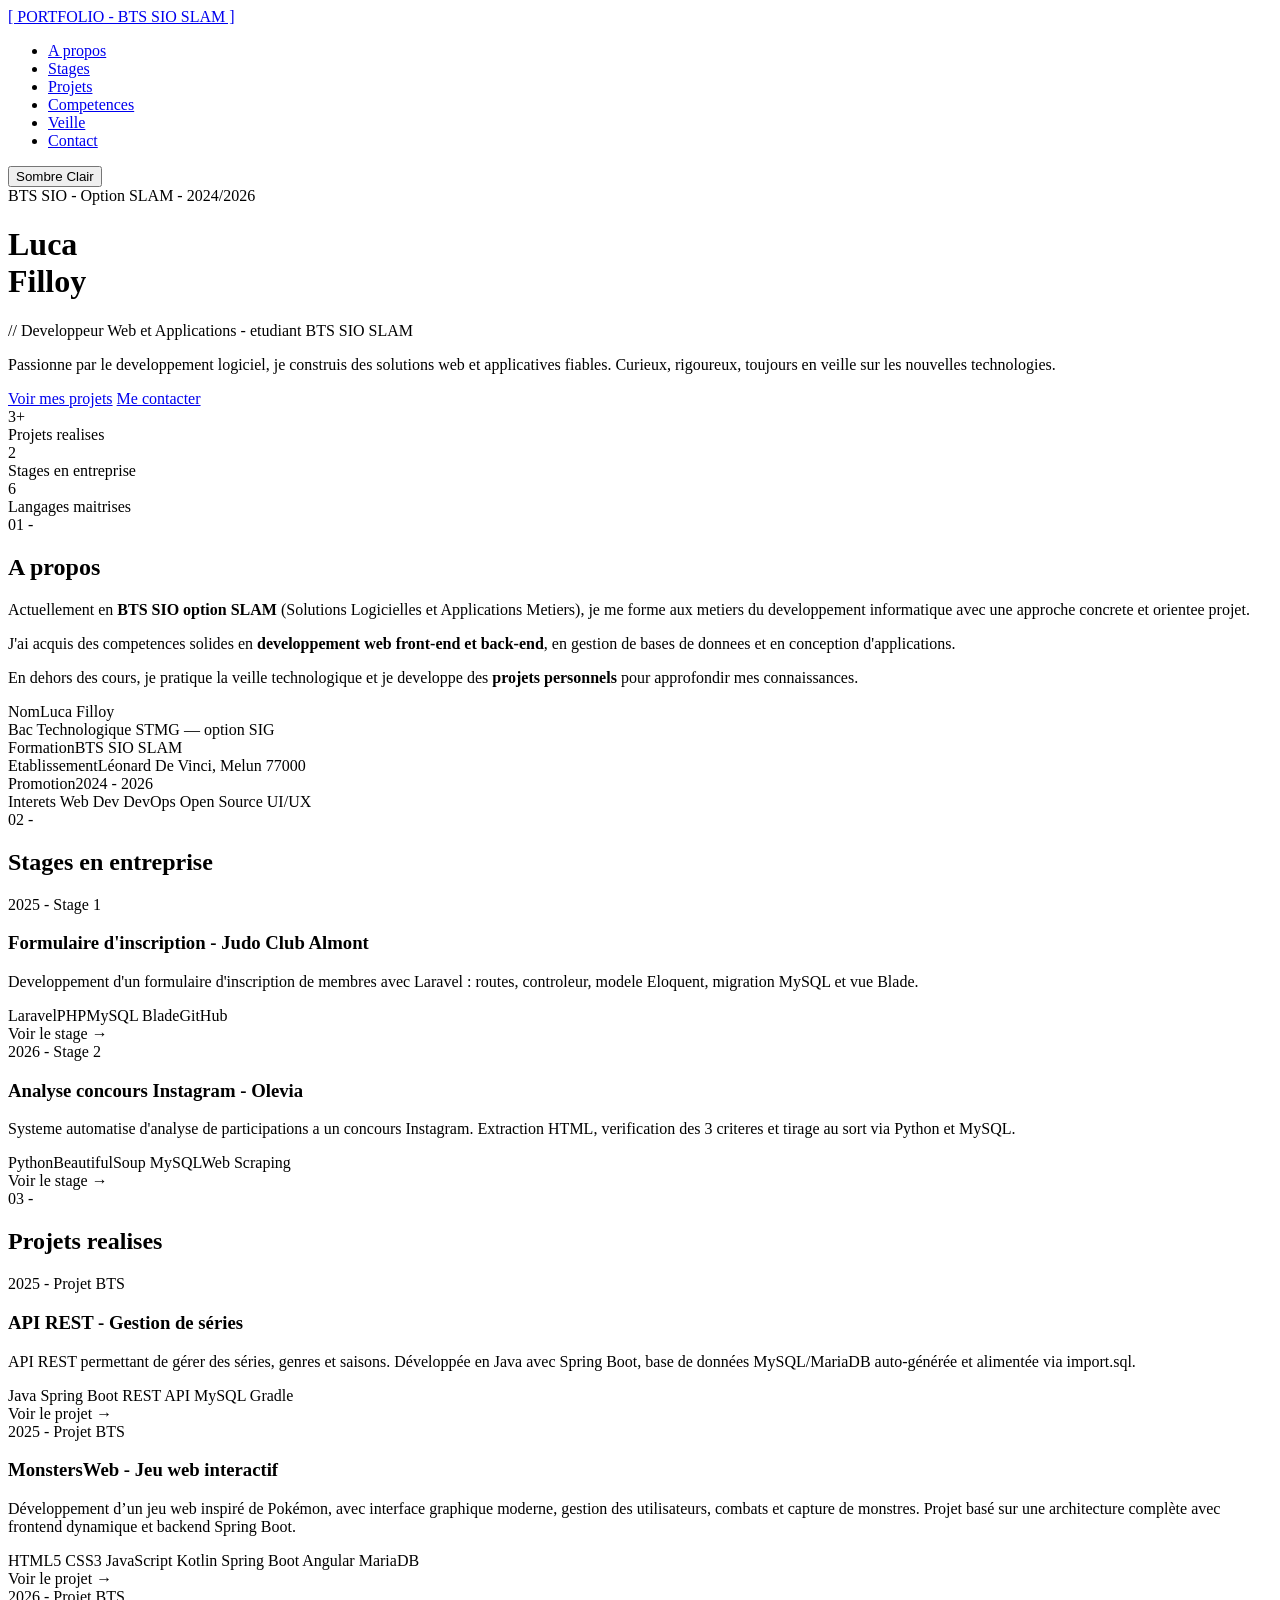
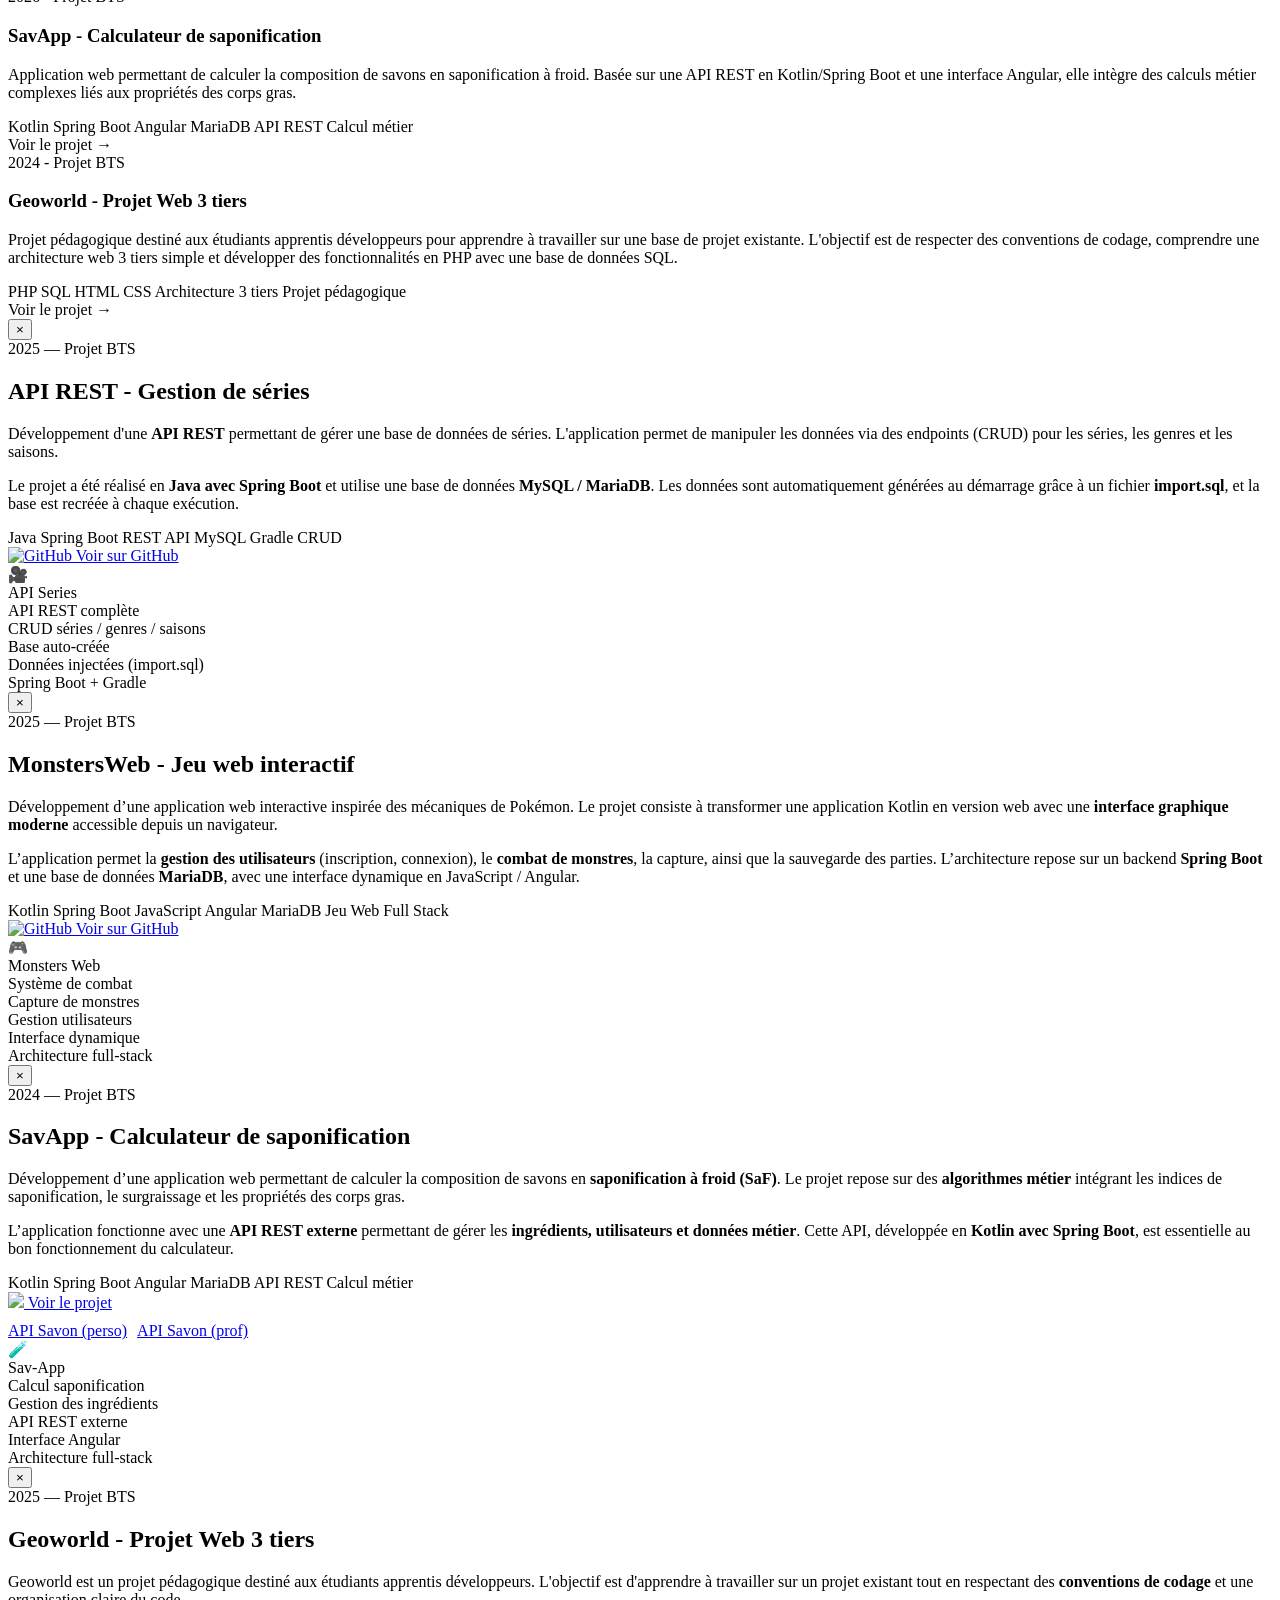
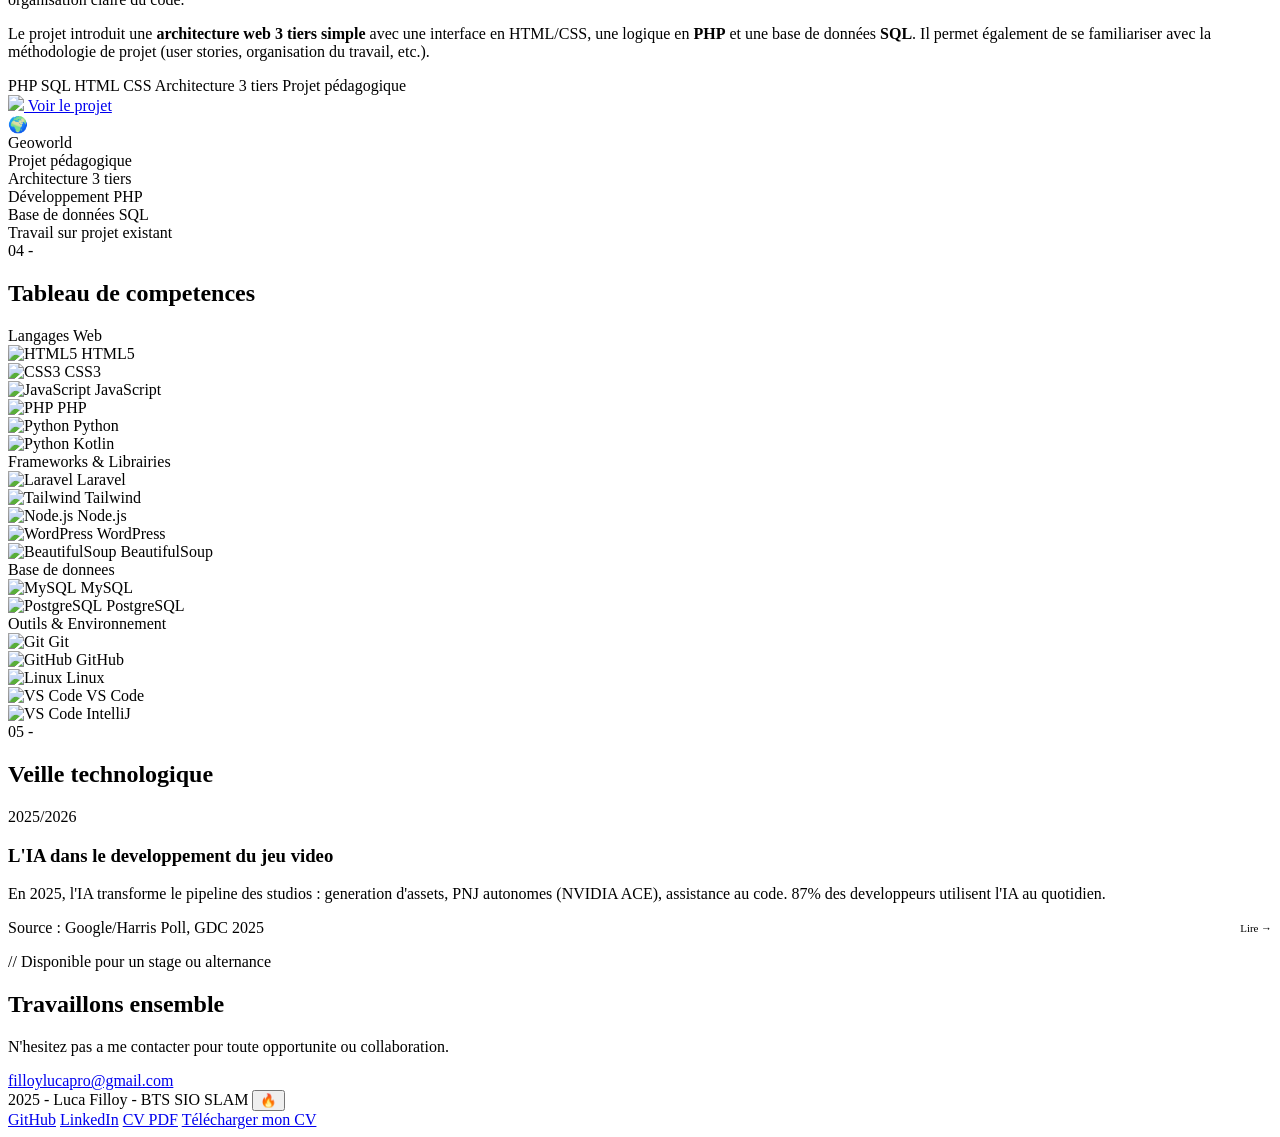
==== commit 987ba623: "moddif nom card projet GeoWorld" ====
--- a/index.html
+++ b/index.html
@@ -6,8 +6,7 @@
   <meta name="viewport" content="width=device-width, initial-scale=1.0" />
   <title>Portfolio - BTS SIO SLAM</title>
   <link
-    href="https://fonts.googleapis.com/css2?family=Space+Mono:wght@400;700&family=Syne:wght@400;600;800&display=swap"
-    rel="stylesheet" />
+    href="https://fonts.googleapis.com/css2?family=Space+Mono:wght@400;700&family=Syne:wght@400;600;800&family=Oxanium:wght@400;600;700&display=swap" rel="stylesheet"/>
   <link id="favicon" rel="icon" type="image/svg+xml" href="favicon-dark.svg" />
   <link id="theme-css" rel="stylesheet" href="style-dark.css" />
   <link rel="stylesheet" href="style.css" />
@@ -434,7 +433,7 @@
     <div class="modal-inner">
 
       <div class="modal-left">
-        <div class="modal-eyebrow">2025 — Projet pédagogique</div>
+        <div class="modal-eyebrow">2025 — Projet BTS</div>
 
         <h2 class="modal-title">Geoworld - Projet Web 3 tiers</h2>
 
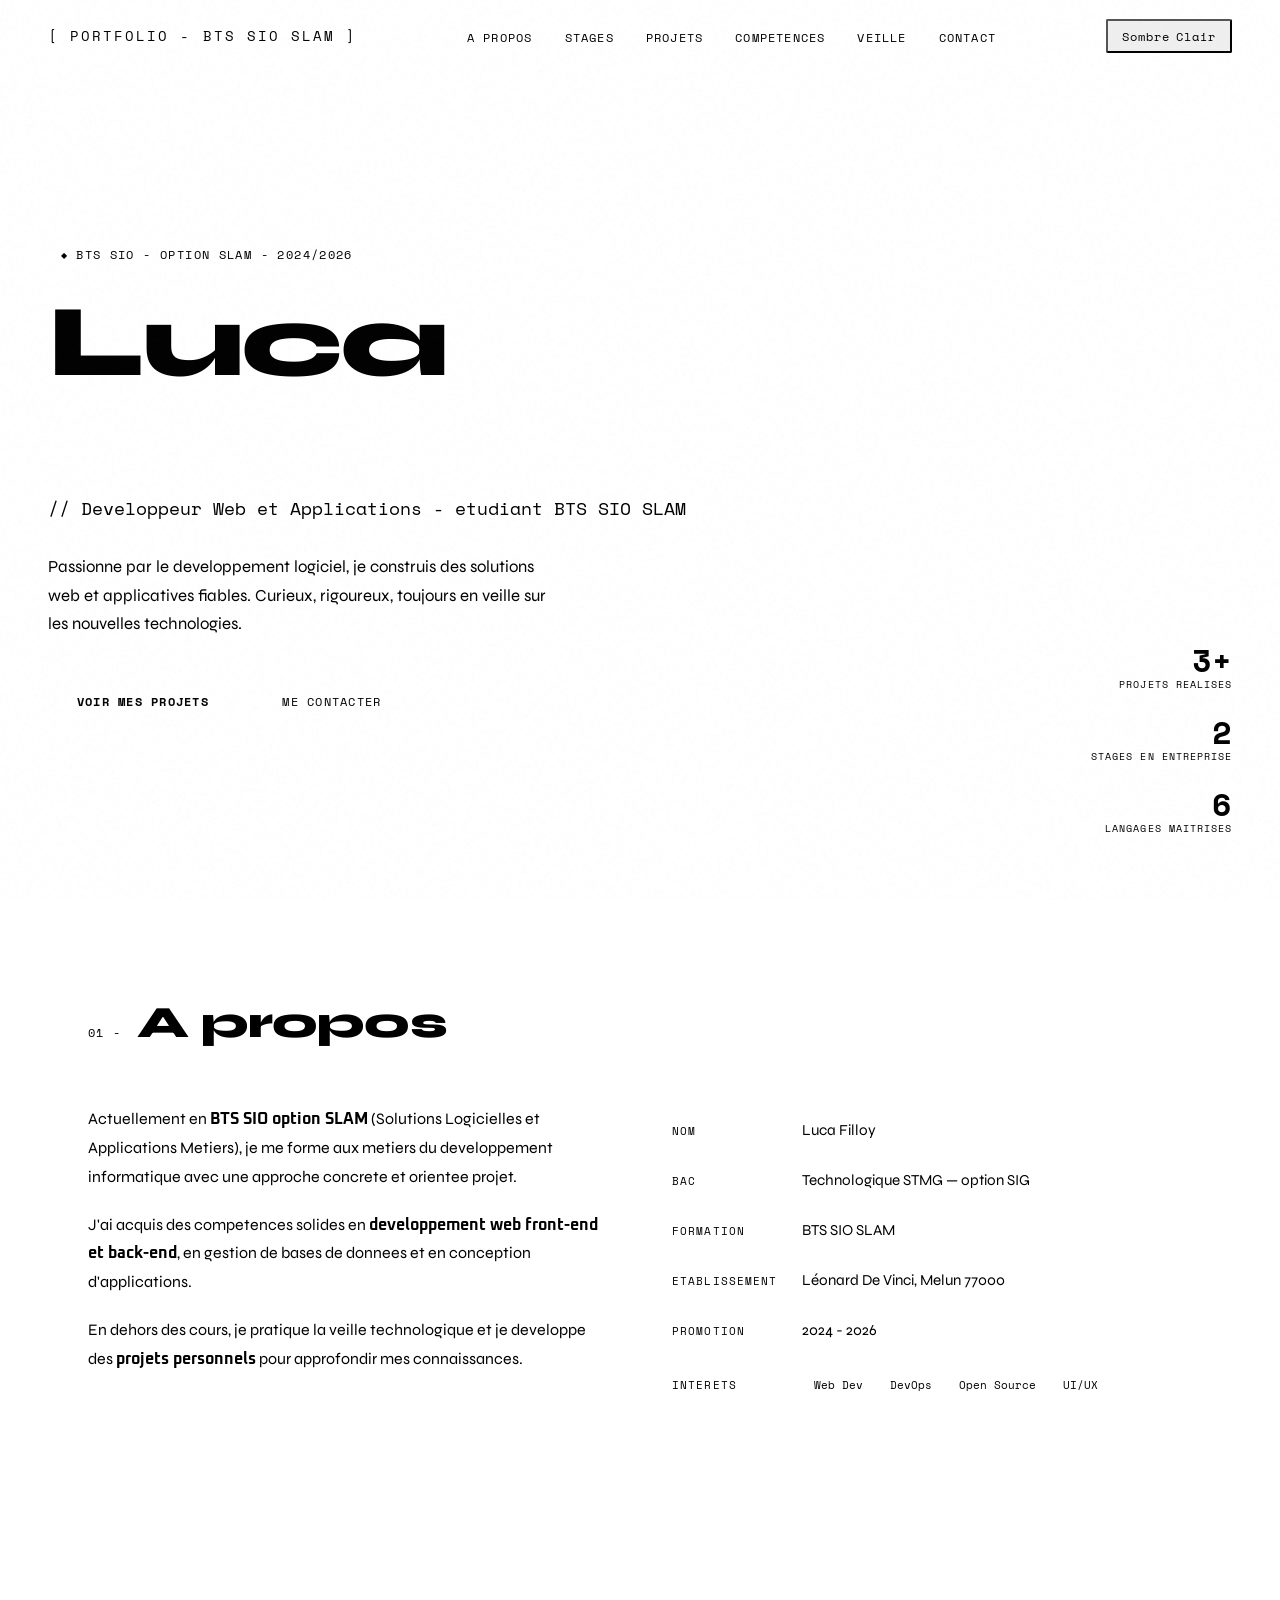
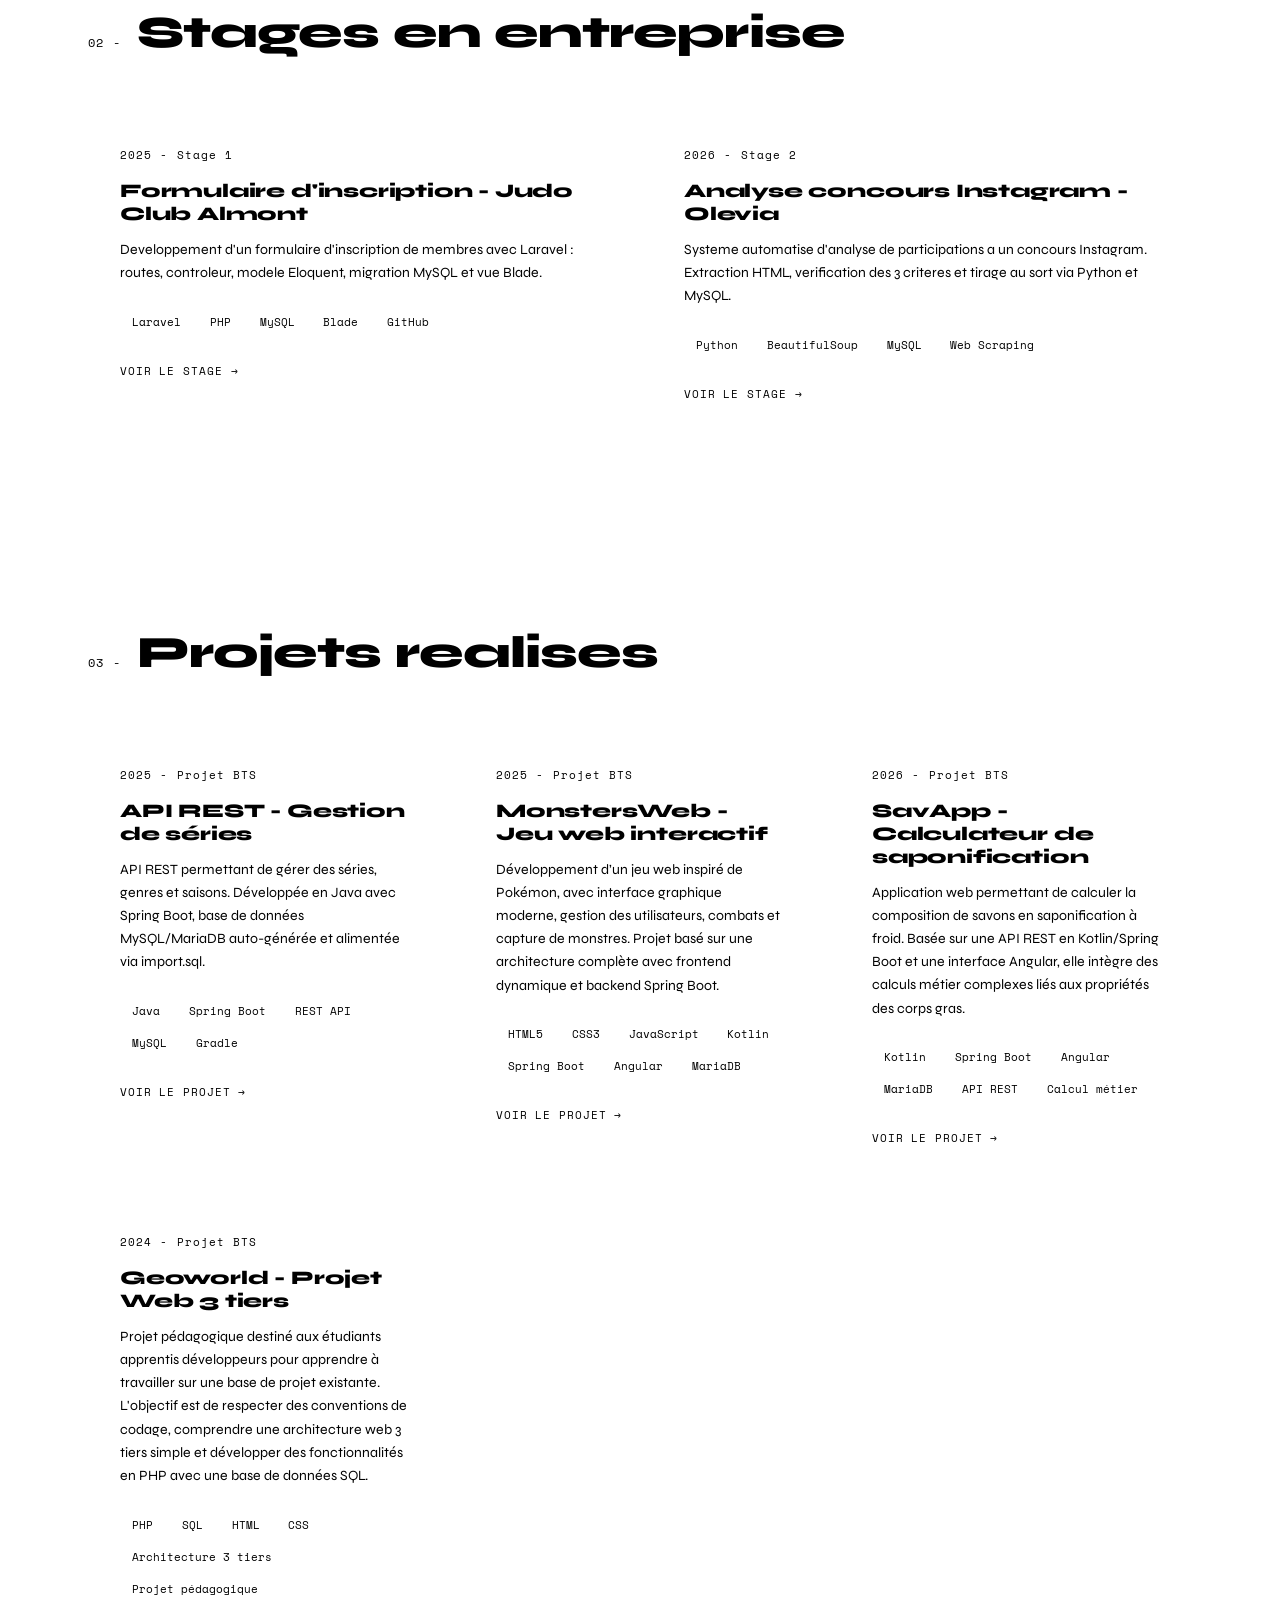
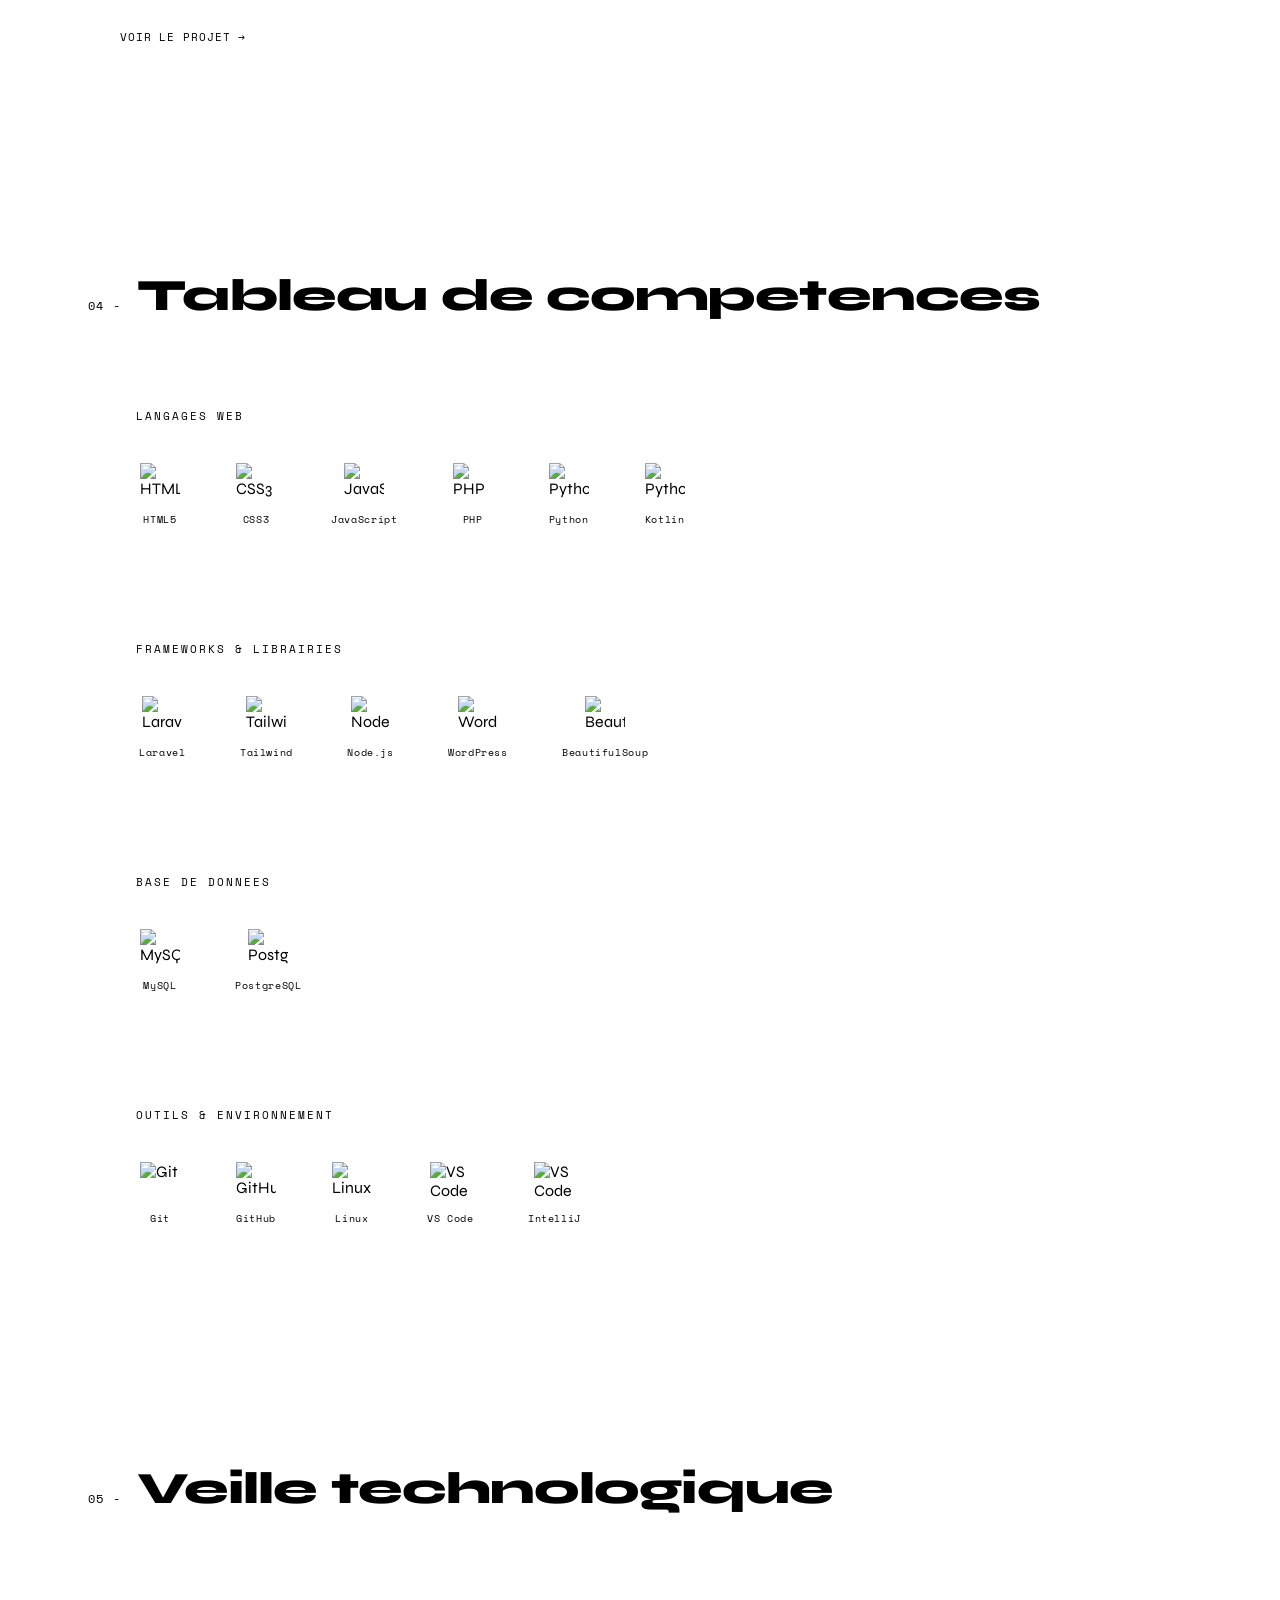
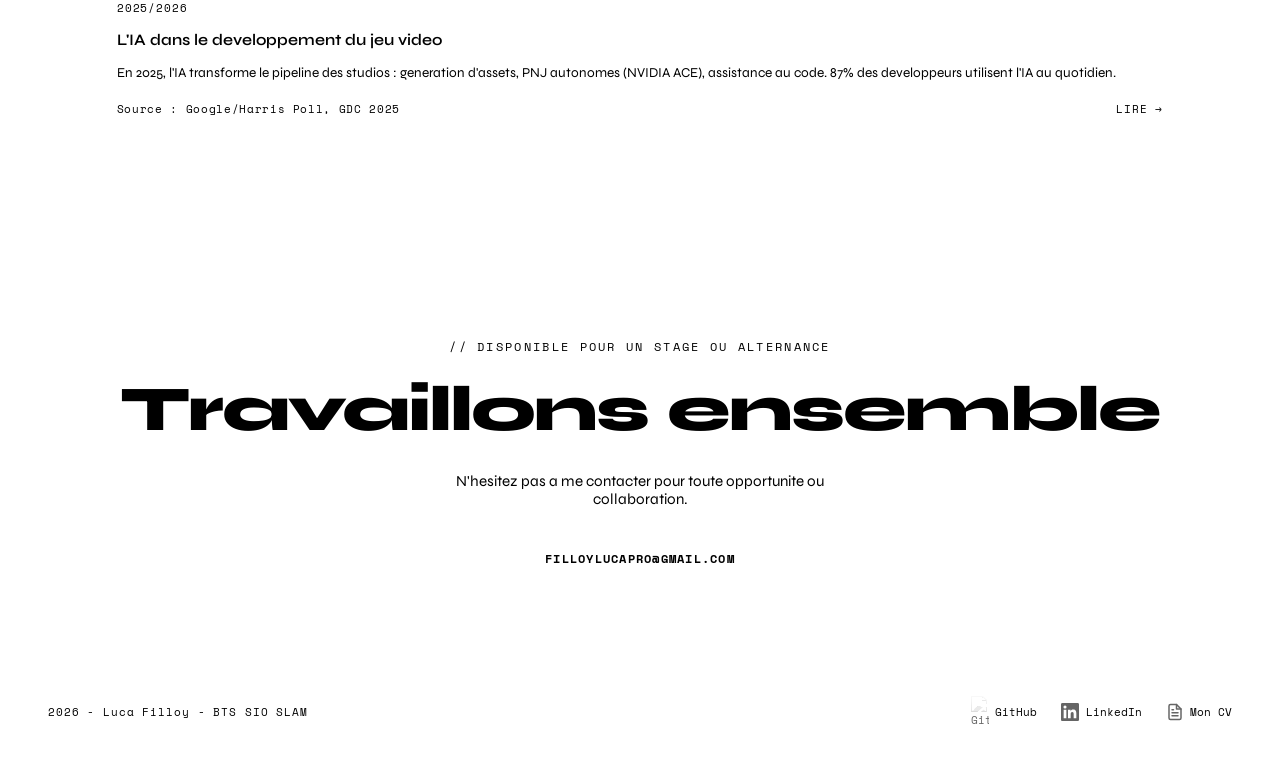
==== commit d2203141: "modification du footer" ====
--- a/index.html
+++ b/index.html
@@ -627,16 +627,24 @@
     <a href="mailto:filloylucapro@gmail.com" class="btn btn-primary">filloylucapro@gmail.com</a>
   </div>
 
-  <footer>
-    <span class="footer-copy">2025 - Luca Filloy - BTS SIO SLAM</span>
-    <button id="fire-egg" aria-label="easter egg">🔥</button>
-    <div class="footer-links">
-      <a href="https://github.com/lucafilloy" target="_blank">GitHub</a>
-      <a href="https://www.linkedin.com/in/luca-filloy-222b61349/" target="_blank">LinkedIn</a>
-      <a href="documents/CVFilloyLuca.pdf" target="_blank">CV PDF</a>
-      <a href="documents/CVFilloyLuca.pdf" download>Télécharger mon CV</a>
-    </div>
-  </footer>
+<footer>
+  <span class="footer-copy">2026 - Luca Filloy - BTS SIO SLAM</span>
+  <button id="fire-egg" aria-label="easter egg">🔥</button>
+  <div class="footer-links">
+    <a href="https://github.com/lucafilloy" target="_blank">
+      <img src="https://cdn.jsdelivr.net/gh/devicons/devicon/icons/github/github-original.svg" width="18" alt="GitHub"/>
+      GitHub
+    </a>
+    <a href="https://www.linkedin.com/in/luca-filloy-222b61349/" target="_blank">
+      <svg xmlns="http://www.w3.org/2000/svg" width="18" height="18" viewBox="0 0 24 24" fill="currentColor"><path d="M20.447 20.452h-3.554v-5.569c0-1.328-.027-3.037-1.852-3.037-1.853 0-2.136 1.445-2.136 2.939v5.667H9.351V9h3.414v1.561h.046c.477-.9 1.637-1.85 3.37-1.85 3.601 0 4.267 2.37 4.267 5.455v6.286zM5.337 7.433a2.062 2.062 0 0 1-2.063-2.065 2.064 2.064 0 1 1 2.063 2.065zm1.782 13.019H3.555V9h3.564v11.452zM22.225 0H1.771C.792 0 0 .774 0 1.729v20.542C0 23.227.792 24 1.771 24h20.451C23.2 24 24 23.227 24 22.271V1.729C24 .774 23.2 0 22.222 0h.003z"/></svg>
+      LinkedIn
+    </a>
+    <a href="documents/CVFilloyLuca.pdf" target="_blank">
+      <svg xmlns="http://www.w3.org/2000/svg" width="18" height="18" viewBox="0 0 24 24" fill="none" stroke="currentColor" stroke-width="2" stroke-linecap="round" stroke-linejoin="round"><path d="M14 2H6a2 2 0 0 0-2 2v16a2 2 0 0 0 2 2h12a2 2 0 0 0 2-2V8z"/><polyline points="14 2 14 8 20 8"/><line x1="16" y1="13" x2="8" y2="13"/><line x1="16" y1="17" x2="8" y2="17"/><polyline points="10 9 9 9 8 9"/></svg>
+      Mon CV
+    </a>
+  </div>
+</footer>
 
   <script>
     /* Scroll fade-in */
--- a/style.css
+++ b/style.css
@@ -0,0 +1,1024 @@
+/* ════════════════════════════════════════════
+   STYLE PRINCIPAL — Portfolio BTS SIO SLAM
+   Partagé entre les deux thèmes
+   ════════════════════════════════════════════ */
+
+*, *::before, *::after { box-sizing: border-box; margin: 0; padding: 0; }
+
+html { scroll-behavior: smooth; }
+
+strong {
+  font-family: 'Oxanium', sans-serif;
+  font-weight: 700;
+}
+
+body {
+  background: var(--bg);
+  color: var(--text);
+  font-family: var(--sans);
+  overflow-x: hidden;
+  transition: background 0.35s ease, color 0.35s ease;
+}
+
+/* ─── NOISE OVERLAY ─── */
+body::before {
+  content: '';
+  position: fixed;
+  inset: 0;
+  background-image: url("data:image/svg+xml,%3Csvg viewBox='0 0 256 256' xmlns='http://www.w3.org/2000/svg'%3E%3Cfilter id='noise'%3E%3CfeTurbulence type='fractalNoise' baseFrequency='0.9' numOctaves='4' stitchTiles='stitch'/%3E%3C/filter%3E%3Crect width='100%25' height='100%25' filter='url(%23noise)' opacity='0.04'/%3E%3C/svg%3E");
+  pointer-events: none;
+  z-index: 9999;
+  opacity: 0.5;
+}
+
+/* ─── SCROLLBAR ─── */
+::-webkit-scrollbar { width: 4px; }
+::-webkit-scrollbar-track { background: var(--bg); }
+::-webkit-scrollbar-thumb { background: var(--scrollbar-thumb); border-radius: 2px; }
+
+/* ─── FONTS ─── */
+:root {
+  --mono: 'Space Mono', monospace;
+  --sans: 'Syne', sans-serif;
+}
+
+/* ─── THEME TOGGLE BUTTON ─── */
+#theme-toggle {
+  font-family: var(--mono);
+  font-size: 0.72rem;
+  letter-spacing: 0.08em;
+  padding: 0.4rem 0.9rem;
+  border-radius: 2px;
+  cursor: pointer;
+  display: flex;
+  align-items: center;
+  gap: 0.4rem;
+  transition: all 0.2s;
+  flex-shrink: 0;
+}
+#theme-toggle:hover { transform: translateY(-1px); }
+
+/* ─── NAV ─── */
+nav {
+  position: fixed;
+  top: 0; left: 0; right: 0;
+  z-index: 100;
+  display: flex;
+  justify-content: space-between;
+  align-items: center;
+  padding: 1.2rem 3rem;
+  background: var(--nav-bg);
+  backdrop-filter: blur(12px);
+  border-bottom: 1px solid var(--border);
+  transition: background 0.35s ease, border-color 0.35s ease;
+}
+.nav-logo {
+  font-family: var(--mono);
+  font-size: 0.85rem;
+  color: var(--accent);
+  letter-spacing: 0.15em;
+  text-decoration: none;
+}
+.nav-links { display: flex; gap: 2rem; list-style: none; }
+.nav-links a {
+  font-family: var(--mono);
+  font-size: 0.75rem;
+  color: var(--muted);
+  text-decoration: none;
+  letter-spacing: 0.1em;
+  text-transform: uppercase;
+  transition: color 0.2s;
+}
+.nav-links a:hover { color: var(--accent); }
+
+/* ─── HERO ─── */
+.hero {
+  min-height: 100vh;
+  display: flex;
+  align-items: center;
+  padding: 8rem 3rem 4rem;
+  position: relative;
+  overflow: hidden;
+}
+.hero-grid {
+  position: absolute;
+  inset: 0;
+  background-image:
+    linear-gradient(var(--hero-grid-color) 1px, transparent 1px),
+    linear-gradient(90deg, var(--hero-grid-color) 1px, transparent 1px);
+  background-size: 60px 60px;
+  transition: background-image 0.35s ease;
+}
+.hero-glow {
+  position: absolute;
+  width: 600px; height: 600px;
+  border-radius: 50%;
+  background: radial-gradient(circle, var(--glow1) 0%, transparent 70%);
+  top: -100px; right: -100px;
+  pointer-events: none;
+  transition: background 0.35s ease;
+}
+.hero-glow2 {
+  position: absolute;
+  width: 400px; height: 400px;
+  border-radius: 50%;
+  background: radial-gradient(circle, var(--glow2) 0%, transparent 70%);
+  bottom: 0; left: 100px;
+  pointer-events: none;
+  transition: background 0.35s ease;
+}
+.hero-content { position: relative; max-width: 900px; }
+.hero-badge {
+  display: inline-flex;
+  align-items: center;
+  gap: 0.5rem;
+  font-family: var(--mono);
+  font-size: 0.72rem;
+  color: var(--accent);
+  background: var(--badge-bg);
+  border: 1px solid var(--badge-border);
+  border-radius: 2px;
+  padding: 0.35rem 0.8rem;
+  letter-spacing: 0.12em;
+  text-transform: uppercase;
+  margin-bottom: 1.5rem;
+  animation: fadeUp 0.6s ease both;
+  transition: background 0.35s, border-color 0.35s, color 0.35s;
+}
+.hero-badge::before { content: '◆'; font-size: 0.5rem; }
+.hero-name {
+  font-size: clamp(3rem, 8vw, 7rem);
+  font-weight: 800;
+  line-height: 0.95;
+  letter-spacing: -0.03em;
+  margin-bottom: 0.5rem;
+  animation: fadeUp 0.6s 0.1s ease both;
+}
+.hero-name span {
+  background: linear-gradient(135deg, var(--accent) 0%, var(--accent2) 100%);
+  -webkit-background-clip: text;
+  -webkit-text-fill-color: transparent;
+  background-clip: text;
+}
+.hero-title {
+  font-family: var(--mono);
+  font-size: clamp(0.85rem, 2vw, 1.1rem);
+  color: var(--muted);
+  margin-bottom: 2rem;
+  animation: fadeUp 0.6s 0.2s ease both;
+}
+.hero-desc {
+  font-size: 1.05rem;
+  color: var(--hero-desc-color);
+  max-width: 520px;
+  line-height: 1.7;
+  margin-bottom: 2.5rem;
+  animation: fadeUp 0.6s 0.3s ease both;
+  transition: color 0.35s;
+}
+.hero-cta {
+  display: flex; gap: 1rem; flex-wrap: wrap;
+  animation: fadeUp 0.6s 0.4s ease both;
+}
+
+/* ─── BUTTONS ─── */
+.btn {
+  font-family: var(--mono);
+  font-size: 0.78rem;
+  letter-spacing: 0.1em;
+  text-transform: uppercase;
+  padding: 0.8rem 1.8rem;
+  border-radius: 2px;
+  text-decoration: none;
+  transition: all 0.2s;
+  cursor: pointer;
+  border: none;
+}
+.btn-primary {
+  background: var(--accent);
+  color: var(--bg);
+  font-weight: 700;
+}
+.btn-primary:hover {
+  background: var(--btn-primary-hover-bg);
+  transform: translateY(-2px);
+  box-shadow: 0 8px 24px var(--btn-primary-hover-shadow);
+}
+.btn-outline {
+  background: transparent;
+  color: var(--text);
+  border: 1px solid var(--border);
+}
+.btn-outline:hover { border-color: var(--accent); color: var(--accent); transform: translateY(-2px); }
+
+/* ─── HERO STATS ─── */
+.hero-stats {
+  position: absolute;
+  right: 3rem;
+  bottom: 4rem;
+  display: flex;
+  flex-direction: column;
+  gap: 1.5rem;
+  animation: fadeUp 0.6s 0.5s ease both;
+}
+.stat { text-align: right; }
+.stat-num {
+  font-family: var(--mono);
+  font-size: 2rem;
+  font-weight: 700;
+  color: var(--accent);
+  line-height: 1;
+}
+.stat-label {
+  font-family: var(--mono);
+  font-size: 0.65rem;
+  color: var(--muted);
+  text-transform: uppercase;
+  letter-spacing: 0.1em;
+}
+
+/* ─── SECTIONS ─── */
+section {
+  padding: 6rem 3rem;
+  max-width: 1200px;
+  margin: 0 auto;
+}
+.section-header {
+  display: flex;
+  align-items: baseline;
+  gap: 1rem;
+  margin-bottom: 3.5rem;
+}
+.section-num {
+  font-family: var(--mono);
+  font-size: 0.75rem;
+  color: var(--accent);
+  letter-spacing: 0.1em;
+}
+.section-title {
+  font-size: clamp(1.8rem, 4vw, 2.8rem);
+  font-weight: 800;
+  letter-spacing: -0.02em;
+}
+.section-line {
+  flex: 1;
+  height: 1px;
+  background: var(--border);
+  margin-left: 1rem;
+  transition: background 0.35s;
+}
+
+/* ─── À PROPOS ─── */
+.about-grid {
+  display: grid;
+  grid-template-columns: 1fr 1fr;
+  gap: 4rem;
+  align-items: start;
+}
+.about-text p {
+  color: var(--hero-desc-color);
+  line-height: 1.8;
+  margin-bottom: 1.2rem;
+  font-size: 1rem;
+  transition: color 0.35s;
+}
+.about-text p strong { color: var(--text); }
+.about-info { display: flex; flex-direction: column; gap: 0; }
+.info-row {
+  display: flex;
+  align-items: center;
+  padding: 1rem 0;
+  border-bottom: 1px solid var(--border);
+  transition: border-color 0.35s;
+}
+.info-label {
+  font-family: var(--mono);
+  font-size: 0.7rem;
+  color: var(--muted);
+  text-transform: uppercase;
+  letter-spacing: 0.1em;
+  width: 130px;
+  flex-shrink: 0;
+}
+.info-value { font-size: 0.95rem; color: var(--text); }
+
+/* ─── TAGS ─── */
+.tag {
+  display: inline-block;
+  font-family: var(--mono);
+  font-size: 0.68rem;
+  padding: 0.2rem 0.6rem;
+  border-radius: 2px;
+  background: var(--tag-bg);
+  color: var(--tag-color);
+  border: 1px solid var(--tag-border);
+  margin: 0.15rem;
+  transition: background 0.35s, color 0.35s, border-color 0.35s;
+}
+.tag.purple {
+  background: var(--tag-purple-bg);
+  color: var(--tag-purple-color);
+  border-color: var(--tag-purple-border);
+}
+
+/* ─── PROJETS ─── */
+.projects-grid {
+  display: grid;
+  grid-template-columns: repeat(auto-fit, minmax(320px, 1fr));
+  gap: 1.5rem;
+}
+.project-card {
+  background: var(--surface);
+  border: 1px solid var(--border);
+  border-radius: 4px;
+  padding: 2rem;
+  position: relative;
+  overflow: hidden;
+  transition: transform 0.2s, border-color 0.2s, background 0.35s;
+  cursor: default;
+}
+.project-card::before {
+  content: '';
+  position: absolute;
+  top: 0; left: 0; right: 0;
+  height: 2px;
+  background: linear-gradient(90deg, var(--accent), var(--accent2));
+  transform: scaleX(0);
+  transform-origin: left;
+  transition: transform 0.3s;
+}
+.project-card:hover { transform: translateY(-4px); border-color: rgba(181,96,26,0.3); }
+.project-card:hover::before { transform: scaleX(1); }
+.project-year {
+  font-family: var(--mono);
+  font-size: 0.68rem;
+  color: var(--muted);
+  letter-spacing: 0.1em;
+  margin-bottom: 1rem;
+}
+.project-name {
+  font-size: 1.2rem;
+  font-weight: 800;
+  margin-bottom: 0.8rem;
+  letter-spacing: -0.01em;
+}
+.project-desc {
+  font-size: 0.88rem;
+  color: var(--hero-desc-color);
+  line-height: 1.65;
+  margin-bottom: 1.5rem;
+  transition: color 0.35s;
+}
+.project-tags { display: flex; flex-wrap: wrap; gap: 0.3rem; margin-bottom: 1.5rem; }
+.project-link {
+  font-family: var(--mono);
+  font-size: 0.7rem;
+  color: var(--accent);
+  text-decoration: none;
+  letter-spacing: 0.08em;
+  text-transform: uppercase;
+  display: inline-flex;
+  align-items: center;
+  gap: 0.4rem;
+  transition: gap 0.2s, color 0.35s;
+}
+.project-link:hover { gap: 0.7rem; }
+
+/* ─── COMPÉTENCES ─── */
+.skills-wrapper {
+  display: grid;
+  grid-template-columns: repeat(auto-fit, minmax(260px, 1fr));
+  gap: 2rem;
+}
+.skill-category {
+  background: var(--surface);
+  border: 1px solid var(--border);
+  border-radius: 4px;
+  padding: 1.8rem;
+  transition: background 0.35s, border-color 0.35s;
+}
+.skill-cat-title {
+  font-family: var(--mono);
+  font-size: 0.72rem;
+  color: var(--accent);
+  letter-spacing: 0.15em;
+  text-transform: uppercase;
+  margin-bottom: 1.5rem;
+  display: flex;
+  align-items: center;
+  gap: 0.5rem;
+  transition: color 0.35s;
+}
+.skill-cat-title::before {
+  content: '';
+  display: inline-block;
+  width: 6px; height: 6px;
+  background: var(--accent);
+  border-radius: 50%;
+  transition: background 0.35s;
+}
+.skill-item { margin-bottom: 1.1rem; }
+.skill-row {
+  display: flex;
+  justify-content: space-between;
+  align-items: baseline;
+  margin-bottom: 0.4rem;
+}
+.skill-name { font-size: 0.88rem; color: var(--text); }
+.skill-pct {
+  font-family: var(--mono);
+  font-size: 0.7rem;
+  color: var(--muted);
+}
+.skill-bar {
+  height: 3px;
+  background: var(--skill-bar-bg);
+  border-radius: 2px;
+  overflow: hidden;
+  transition: background 0.35s;
+}
+.skill-fill {
+  height: 100%;
+  border-radius: 2px;
+  background: var(--skill-fill);
+  animation: fillBar 1s ease both;
+  animation-delay: var(--delay, 0s);
+  transition: background 0.35s;
+}
+
+/* ─── VEILLE ─── */
+.veille-grid {
+  display: grid;
+  grid-template-columns: repeat(auto-fit, minmax(300px, 1fr));
+  gap: 1.5rem;
+}
+.veille-card {
+  background: var(--surface);
+  border: 1px solid var(--border);
+  border-radius: 4px;
+  padding: 1.8rem;
+  transition: border-color 0.2s, background 0.35s;
+}
+.veille-card:hover { border-color: rgba(181,96,26,0.4); }
+.veille-date {
+  font-family: var(--mono);
+  font-size: 0.68rem;
+  color: var(--muted);
+  margin-bottom: 0.8rem;
+  letter-spacing: 0.08em;
+}
+.veille-title {
+  font-size: 1rem;
+  font-weight: 600;
+  margin-bottom: 0.7rem;
+  line-height: 1.4;
+}
+.veille-summary {
+  font-size: 0.85rem;
+  color: var(--hero-desc-color);
+  line-height: 1.65;
+  margin-bottom: 1rem;
+  transition: color 0.35s;
+}
+.veille-source {
+  font-family: var(--mono);
+  font-size: 0.68rem;
+  color: var(--tag-purple-color);
+  letter-spacing: 0.06em;
+  transition: color 0.35s;
+}
+
+/* ─── CONTACT ─── */
+.contact-section {
+  padding: 6rem 3rem;
+  text-align: center;
+  border-top: 1px solid var(--border);
+  position: relative;
+  overflow: hidden;
+  transition: border-color 0.35s;
+}
+.contact-glow {
+  position: absolute;
+  width: 500px; height: 300px;
+  background: radial-gradient(ellipse, var(--contact-glow) 0%, transparent 70%);
+  left: 50%; top: 50%;
+  transform: translate(-50%,-50%);
+  pointer-events: none;
+  transition: background 0.35s;
+}
+.contact-label {
+  font-family: var(--mono);
+  font-size: 0.72rem;
+  color: var(--accent);
+  letter-spacing: 0.2em;
+  text-transform: uppercase;
+  margin-bottom: 1rem;
+}
+.contact-title {
+  font-size: clamp(2rem, 5vw, 4rem);
+  font-weight: 800;
+  letter-spacing: -0.03em;
+  margin-bottom: 1.5rem;
+}
+.contact-sub {
+  color: var(--muted);
+  font-size: 0.95rem;
+  margin-bottom: 2.5rem;
+  max-width: 400px;
+  margin-left: auto;
+  margin-right: auto;
+}
+
+/* ─── FOOTER ─── */
+footer {
+  padding: 2rem 3rem;
+  border-top: 1px solid var(--border);
+  display: flex;
+  justify-content: space-between;
+  align-items: center;
+  transition: border-color 0.35s;
+}
+.footer-copy {
+  font-family: var(--mono);
+  font-size: 0.68rem;
+  color: var(--muted);
+  letter-spacing: 0.08em;
+}
+.footer-links { display: flex; gap: 1.5rem; }
+.footer-links a {
+  font-family: var(--mono);
+  font-size: 0.68rem;
+  color: var(--muted);
+  text-decoration: none;
+  transition: color 0.2s;
+  display: flex;
+  align-items: center;
+  gap: 0.4rem;
+}
+.footer-links a img,
+.footer-links a svg {
+  opacity: 0.6;
+  filter: grayscale(1) brightness(1.5);
+  transition: opacity 0.2s;
+}
+.footer-links a:hover svg,
+.footer-links a:hover img {
+  opacity: 1;
+}
+.footer-links a:hover { color: var(--accent); }
+
+/* ─── ANIMATIONS ─── */
+@keyframes fadeUp {
+  from { opacity: 0; transform: translateY(20px); }
+  to   { opacity: 1; transform: translateY(0); }
+}
+@keyframes fillBar {
+  from { width: 0 !important; }
+}
+.fade-in {
+  opacity: 0;
+  transform: translateY(24px);
+  transition: opacity 0.6s ease, transform 0.6s ease;
+}
+.fade-in.visible { opacity: 1; transform: translateY(0); }
+
+/* ─── RESPONSIVE ─── */
+@media (max-width: 768px) {
+  nav { padding: 1rem 1.5rem; }
+  .nav-links { display: none; }
+  .hero, section { padding-left: 1.5rem; padding-right: 1.5rem; }
+  .hero-stats { position: static; margin-top: 3rem; flex-direction: row; gap: 2rem; }
+  .stat { text-align: left; }
+  .about-grid { grid-template-columns: 1fr; gap: 2rem; }
+  footer { flex-direction: column; gap: 1rem; text-align: center; }
+}
+
+/* ─── SKILLS ICONES ─── */
+.skills-categories {
+  display: flex;
+  flex-direction: column;
+  gap: 2.5rem;
+}
+.skills-group {
+  background: var(--surface);
+  border: 1px solid var(--border);
+  border-radius: 4px;
+  padding: 1.8rem 2rem;
+  transition: background 0.35s, border-color 0.35s;
+}
+.skills-group-label {
+  font-family: var(--mono);
+  font-size: 0.7rem;
+  color: var(--accent);
+  letter-spacing: 0.18em;
+  text-transform: uppercase;
+  margin-bottom: 1.4rem;
+  display: flex;
+  align-items: center;
+  gap: 0.6rem;
+}
+.skills-group-label::before {
+  content: '';
+  display: inline-block;
+  width: 6px; height: 6px;
+  background: var(--accent);
+  border-radius: 50%;
+  flex-shrink: 0;
+  transition: background 0.35s;
+}
+.skills-icons-grid {
+  display: flex;
+  flex-wrap: wrap;
+  gap: 1rem;
+}
+.skill-icon-item {
+  display: flex;
+  flex-direction: column;
+  align-items: center;
+  gap: 0.5rem;
+  padding: 1rem 1.2rem;
+  background: var(--surface2);
+  border: 1px solid var(--border);
+  border-radius: 4px;
+  min-width: 80px;
+  transition: border-color 0.2s, transform 0.2s, background 0.35s;
+  cursor: default;
+}
+.skill-icon-item:hover {
+  border-color: var(--accent);
+  transform: translateY(-3px);
+}
+.skill-icon-item img {
+  width: 40px;
+  height: 40px;
+  object-fit: contain;
+  filter: var(--icon-filter, none);
+  transition: filter 0.35s;
+}
+.skill-icon-item span {
+  font-family: var(--mono);
+  font-size: 0.65rem;
+  color: var(--muted);
+  letter-spacing: 0.06em;
+  text-align: center;
+  transition: color 0.35s;
+}
+.skill-icon-item:hover span {
+  color: var(--text);
+}
+@media (max-width: 768px) {
+  .skills-icons-grid { gap: 0.7rem; }
+  .skill-icon-item { min-width: 68px; padding: 0.8rem; }
+  .skill-icon-item img { width: 32px; height: 32px; }
+}
+
+/* ════════════════════════════════════════════
+   MODALES PROJETS
+   ════════════════════════════════════════════ */
+
+/* Overlay sombre derriere la modale */
+#modal-overlay {
+  display: none;
+  position: fixed;
+  inset: 0;
+  background: rgba(0,0,0,0.75);
+  backdrop-filter: blur(4px);
+  z-index: 500;
+  animation: fadeOverlay 0.25s ease;
+}
+#modal-overlay.active { display: block; }
+
+@keyframes fadeOverlay {
+  from { opacity: 0; }
+  to   { opacity: 1; }
+}
+
+/* Modale */
+.project-modal {
+  display: none;
+  position: fixed;
+  top: 50%; left: 50%;
+  transform: translate(-50%, -50%) scale(0.92);
+  width: min(860px, 92vw);
+  max-height: 88vh;
+  overflow-y: auto;
+  background: var(--surface);
+  border: 1px solid var(--border);
+  border-radius: 6px;
+  z-index: 600;
+  opacity: 0;
+  transition: opacity 0.25s ease, transform 0.25s ease;
+}
+.project-modal.active {
+  display: block;
+  opacity: 1;
+  transform: translate(-50%, -50%) scale(1);
+}
+
+/* Barre de couleur en haut */
+.project-modal::before {
+  content: '';
+  display: block;
+  height: 3px;
+  background: linear-gradient(90deg, var(--accent), var(--accent2));
+}
+
+/* Bouton fermeture */
+.modal-close {
+  position: absolute;
+  top: 1rem; right: 1.2rem;
+  background: none;
+  border: 1px solid var(--border);
+  color: var(--muted);
+  font-size: 1.3rem;
+  line-height: 1;
+  width: 32px; height: 32px;
+  border-radius: 2px;
+  cursor: pointer;
+  display: flex; align-items: center; justify-content: center;
+  transition: all 0.2s;
+}
+.modal-close:hover { border-color: var(--accent); color: var(--accent); }
+
+/* Layout interne */
+.modal-inner {
+  display: grid;
+  grid-template-columns: 1fr 280px;
+  gap: 0;
+  min-height: 340px;
+}
+
+/* Colonne gauche : texte */
+.modal-left {
+  padding: 2.5rem 2rem 2.5rem 2.5rem;
+  border-right: 1px solid var(--border);
+}
+.modal-eyebrow {
+  font-family: var(--mono);
+  font-size: 0.68rem;
+  color: var(--accent);
+  letter-spacing: 0.15em;
+  text-transform: uppercase;
+  margin-bottom: 0.6rem;
+}
+.modal-title {
+  font-size: 1.5rem;
+  font-weight: 800;
+  letter-spacing: -0.02em;
+  margin-bottom: 1.2rem;
+  line-height: 1.2;
+  color: var(--text);
+}
+.modal-desc {
+  font-size: 0.9rem;
+  color: var(--hero-desc-color);
+  line-height: 1.75;
+  margin-bottom: 0.9rem;
+}
+.modal-desc strong { color: var(--text); }
+.modal-tags {
+  display: flex; flex-wrap: wrap; gap: 0.3rem;
+  margin-bottom: 1.8rem;
+}
+
+/* Bouton GitHub */
+.modal-github-btn {
+  display: inline-flex;
+  align-items: center;
+  gap: 0.6rem;
+  font-family: var(--mono);
+  font-size: 0.75rem;
+  letter-spacing: 0.08em;
+  text-transform: uppercase;
+  padding: 0.7rem 1.4rem;
+  background: var(--accent);
+  color: var(--bg);
+  font-weight: 700;
+  border-radius: 2px;
+  text-decoration: none;
+  transition: all 0.2s;
+}
+.modal-github-btn:hover {
+  background: var(--btn-primary-hover-bg);
+  transform: translateY(-2px);
+  box-shadow: 0 6px 20px var(--btn-primary-hover-shadow);
+}
+.modal-github-btn img {
+  filter: invert(1);
+  opacity: 0.9;
+}
+
+/* Colonne droite : preview */
+.modal-right {
+  padding: 2.5rem 1.5rem;
+  background: var(--surface2);
+  display: flex;
+  align-items: flex-start;
+  justify-content: center;
+}
+.modal-preview {
+  text-align: center;
+  width: 100%;
+}
+.modal-preview-icon {
+  font-size: 3rem;
+  margin-bottom: 0.8rem;
+  line-height: 1;
+}
+.modal-preview-label {
+  font-family: var(--mono);
+  font-size: 0.72rem;
+  color: var(--accent);
+  letter-spacing: 0.12em;
+  text-transform: uppercase;
+  margin-bottom: 1.5rem;
+}
+.modal-features {
+  display: flex;
+  flex-direction: column;
+  gap: 0.6rem;
+  text-align: left;
+}
+.modal-feature {
+  display: flex;
+  align-items: center;
+  gap: 0.6rem;
+  font-size: 0.85rem;
+  color: var(--hero-desc-color);
+}
+.feature-dot {
+  width: 6px; height: 6px;
+  border-radius: 50%;
+  background: var(--accent);
+  flex-shrink: 0;
+}
+
+/* Card : indiquer qu'elle est cliquable */
+.project-card[onclick]:hover {
+  border-color: var(--accent) !important;
+}
+.project-card[onclick] .project-link {
+  cursor: pointer;
+}
+
+/* Scrollbar dans la modale */
+.project-modal::-webkit-scrollbar { width: 3px; }
+.project-modal::-webkit-scrollbar-thumb { background: var(--accent2); }
+
+/* Responsive */
+@media (max-width: 640px) {
+  .modal-inner { grid-template-columns: 1fr; }
+  .modal-left { border-right: none; border-bottom: 1px solid var(--border); padding: 1.8rem 1.5rem; }
+  .modal-right { padding: 1.5rem; }
+  .modal-title { font-size: 1.2rem; }
+}
+
+/* ── EASTER EGG ── */
+#fire-egg {
+  background: transparent;
+  border: none;
+  cursor: pointer;
+  font-size: 1rem;
+  opacity: 0;
+  transition: opacity 0.3s;
+  padding: 0;
+}
+#fire-egg:hover { opacity: 1; }
+
+/* ── MODE FEU ── */
+body.on-fire {
+  animation: fireShake 0.06s infinite alternate;
+}
+
+/* Vignette lave sur les bords */
+body.on-fire::before {
+  content: '';
+  position: fixed;
+  inset: 0;
+  pointer-events: none;
+  z-index: 996;
+  background:
+    radial-gradient(ellipse at 0% 100%,   rgba(255,40,0,0.55)  0%, transparent 45%),
+    radial-gradient(ellipse at 100% 100%, rgba(255,100,0,0.5)  0%, transparent 45%),
+    radial-gradient(ellipse at 50% 100%,  rgba(255,20,0,0.4)   0%, transparent 40%),
+    radial-gradient(ellipse at 0% 50%,    rgba(200,30,0,0.25)  0%, transparent 35%),
+    radial-gradient(ellipse at 100% 50%,  rgba(200,30,0,0.25)  0%, transparent 35%),
+    radial-gradient(ellipse at 50% 0%,    rgba(255,60,0,0.15)  0%, transparent 40%);
+  animation: lavaFlicker 0.1s infinite alternate;
+  mix-blend-mode: screen;
+}
+
+/* Voile rouge général */
+body.on-fire::after {
+  content: '';
+  position: fixed;
+  inset: 0;
+  pointer-events: none;
+  z-index: 995;
+  background: rgba(180, 20, 0, 0.12);
+  animation: fireFlicker 0.2s infinite alternate;
+}
+
+body.on-fire nav {
+  background: rgba(60,5,0,0.95) !important;
+  border-bottom: 1px solid rgba(255,80,0,0.6) !important;
+  box-shadow: 0 2px 30px rgba(255,50,0,0.3) !important;
+}
+
+body.on-fire footer {
+  border-top-color: rgba(255,80,0,0.4) !important;
+  background: rgba(40,5,0,0.5) !important;
+}
+
+body.on-fire .project-card,
+body.on-fire .veille-card,
+body.on-fire .usage-card,
+body.on-fire .tool-card {
+  border-color: rgba(255,80,0,0.45) !important;
+  box-shadow: 0 0 20px rgba(255,50,0,0.15), inset 0 0 30px rgba(255,30,0,0.04) !important;
+}
+body.on-fire .project-card:hover,
+body.on-fire .veille-card:hover,
+body.on-fire .usage-card:hover {
+  border-color: rgba(255,140,0,0.8) !important;
+  box-shadow: 0 0 40px rgba(255,80,0,0.4) !important;
+}
+
+body.on-fire .section-num,
+body.on-fire .nav-logo,
+body.on-fire .hero-badge,
+body.on-fire .hero-eyebrow {
+  color: #ff5500 !important;
+}
+
+body.on-fire .btn-primary {
+  background: linear-gradient(135deg, #ff2200, #ff7700) !important;
+  box-shadow: 0 0 30px rgba(255,60,0,0.6) !important;
+  animation: btnPulse 0.5s infinite alternate;
+}
+
+body.on-fire .tag,
+body.on-fire .tech-tag,
+body.on-fire .meta-pill {
+  border-color: rgba(255,80,0,0.5) !important;
+  color: #ff8844 !important;
+  background: rgba(255,50,0,0.1) !important;
+}
+
+body.on-fire .section-line,
+body.on-fire .section-label::after {
+  background: linear-gradient(90deg, #ff4400, transparent) !important;
+}
+
+/* Scrollbar en lave */
+body.on-fire ::-webkit-scrollbar-thumb {
+  background: linear-gradient(180deg, #ff4400, #ff0000) !important;
+  box-shadow: 0 0 8px rgba(255,50,0,0.8) !important;
+}
+
+@keyframes fireShake {
+  0%   { transform: translateX(-1px) rotate(-0.3deg) skewX(-0.2deg); }
+  100% { transform: translateX(1px)  rotate(0.3deg)  skewX(0.2deg); }
+}
+@keyframes lavaFlicker {
+  0%   { opacity: 0.7; transform: scaleY(1); }
+  100% { opacity: 1;   transform: scaleY(1.02); }
+}
+@keyframes fireFlicker {
+  from { opacity: 0.8; }
+  to   { opacity: 1; }
+}
+@keyframes btnPulse {
+  from { box-shadow: 0 0 20px rgba(255,60,0,0.5); }
+  to   { box-shadow: 0 0 50px rgba(255,100,0,0.9); }
+}
+
+/* Particules */
+.fire-particle {
+  position: fixed;
+  pointer-events: none;
+  z-index: 997;
+  animation: floatUp var(--dur) ease-in forwards;
+  bottom: 0;
+  user-select: none;
+}
+@keyframes floatUp {
+  0%   { opacity: 1;   transform: translateY(0)     scale(1)    rotate(0deg); }
+  50%  { opacity: 0.8; transform: translateY(-40vh) scale(0.8)  rotate(10deg); }
+  100% { opacity: 0;   transform: translateY(-90vh) scale(0.3)  rotate(25deg); }
+}
+
+/* Cracks de lave en bas */
+.lava-crack {
+  position: fixed;
+  bottom: 0;
+  pointer-events: none;
+  z-index: 996;
+  font-size: 2rem;
+  animation: crackGlow 0.3s infinite alternate;
+  filter: drop-shadow(0 0 8px #ff4400);
+}
+@keyframes crackGlow {
+  from { filter: drop-shadow(0 0 6px #ff2200);  opacity: 0.7; }
+  to   { filter: drop-shadow(0 0 18px #ff8800); opacity: 1; }
+}
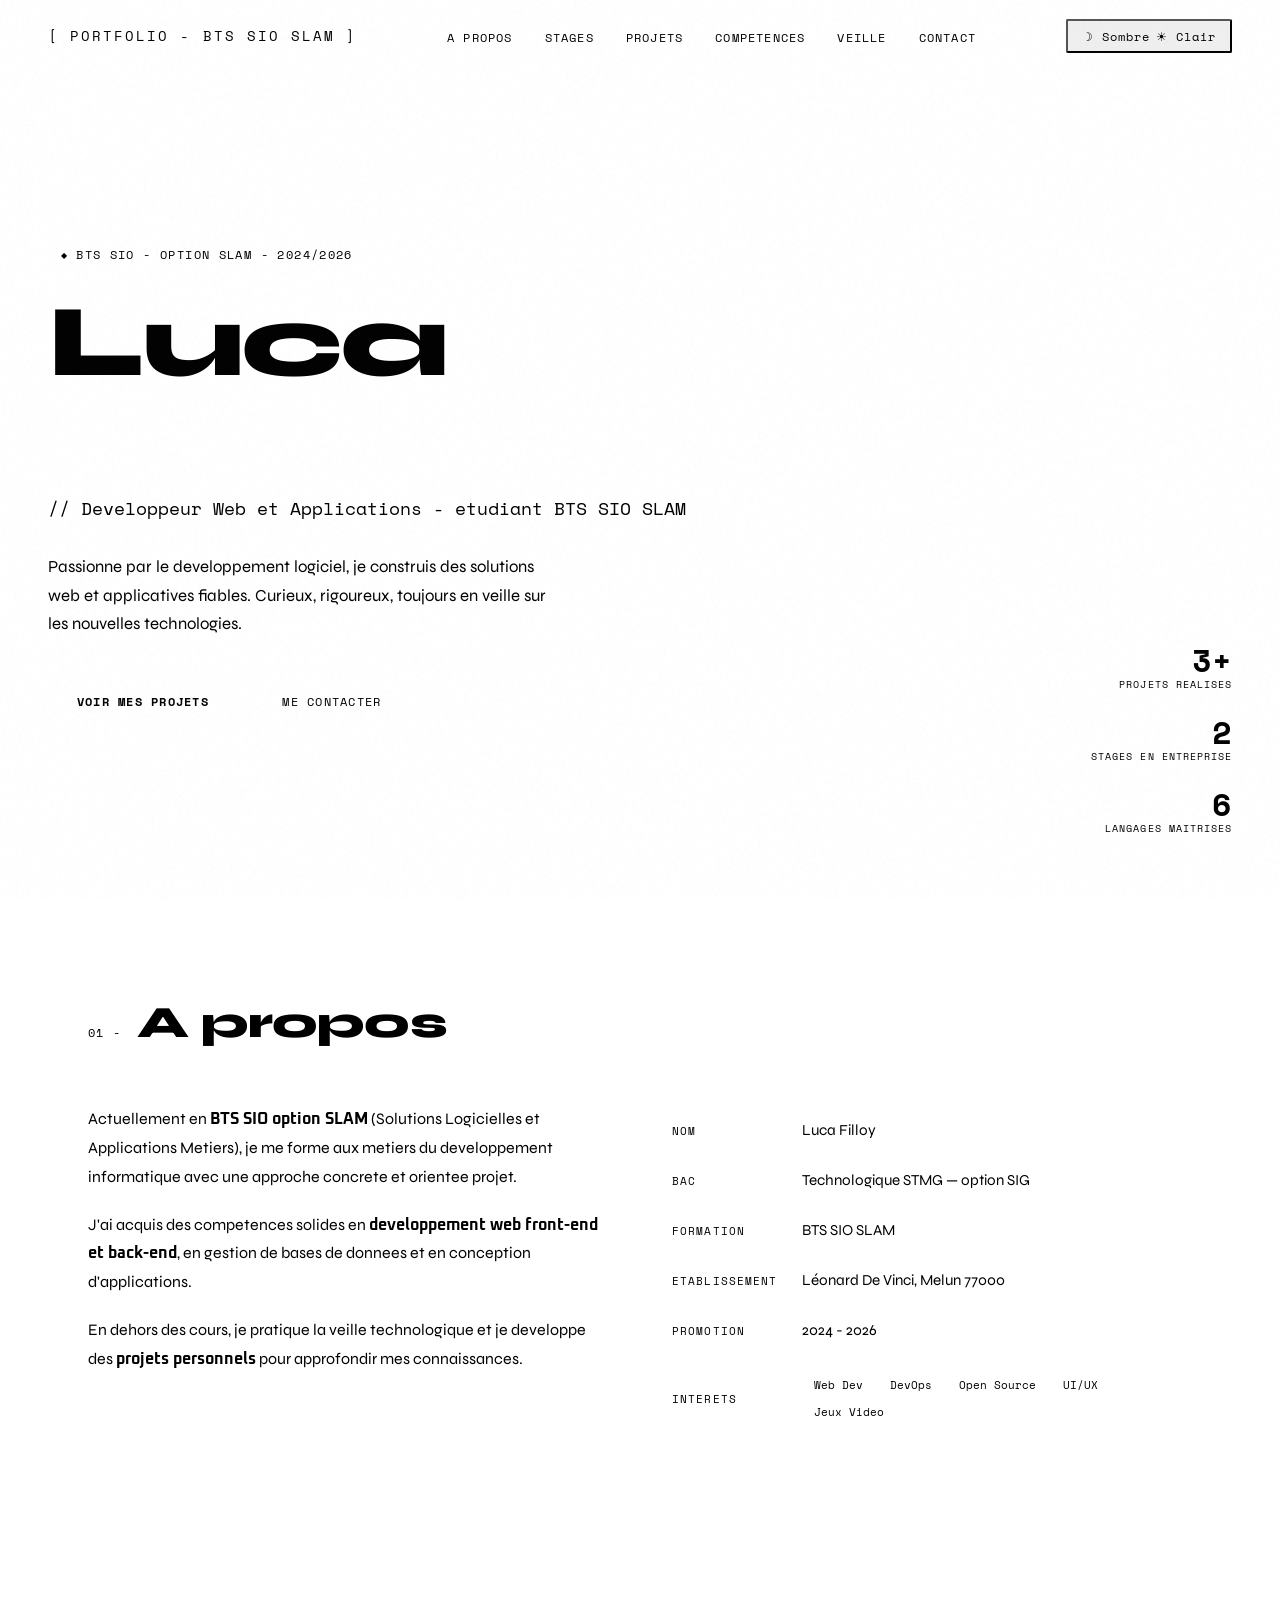
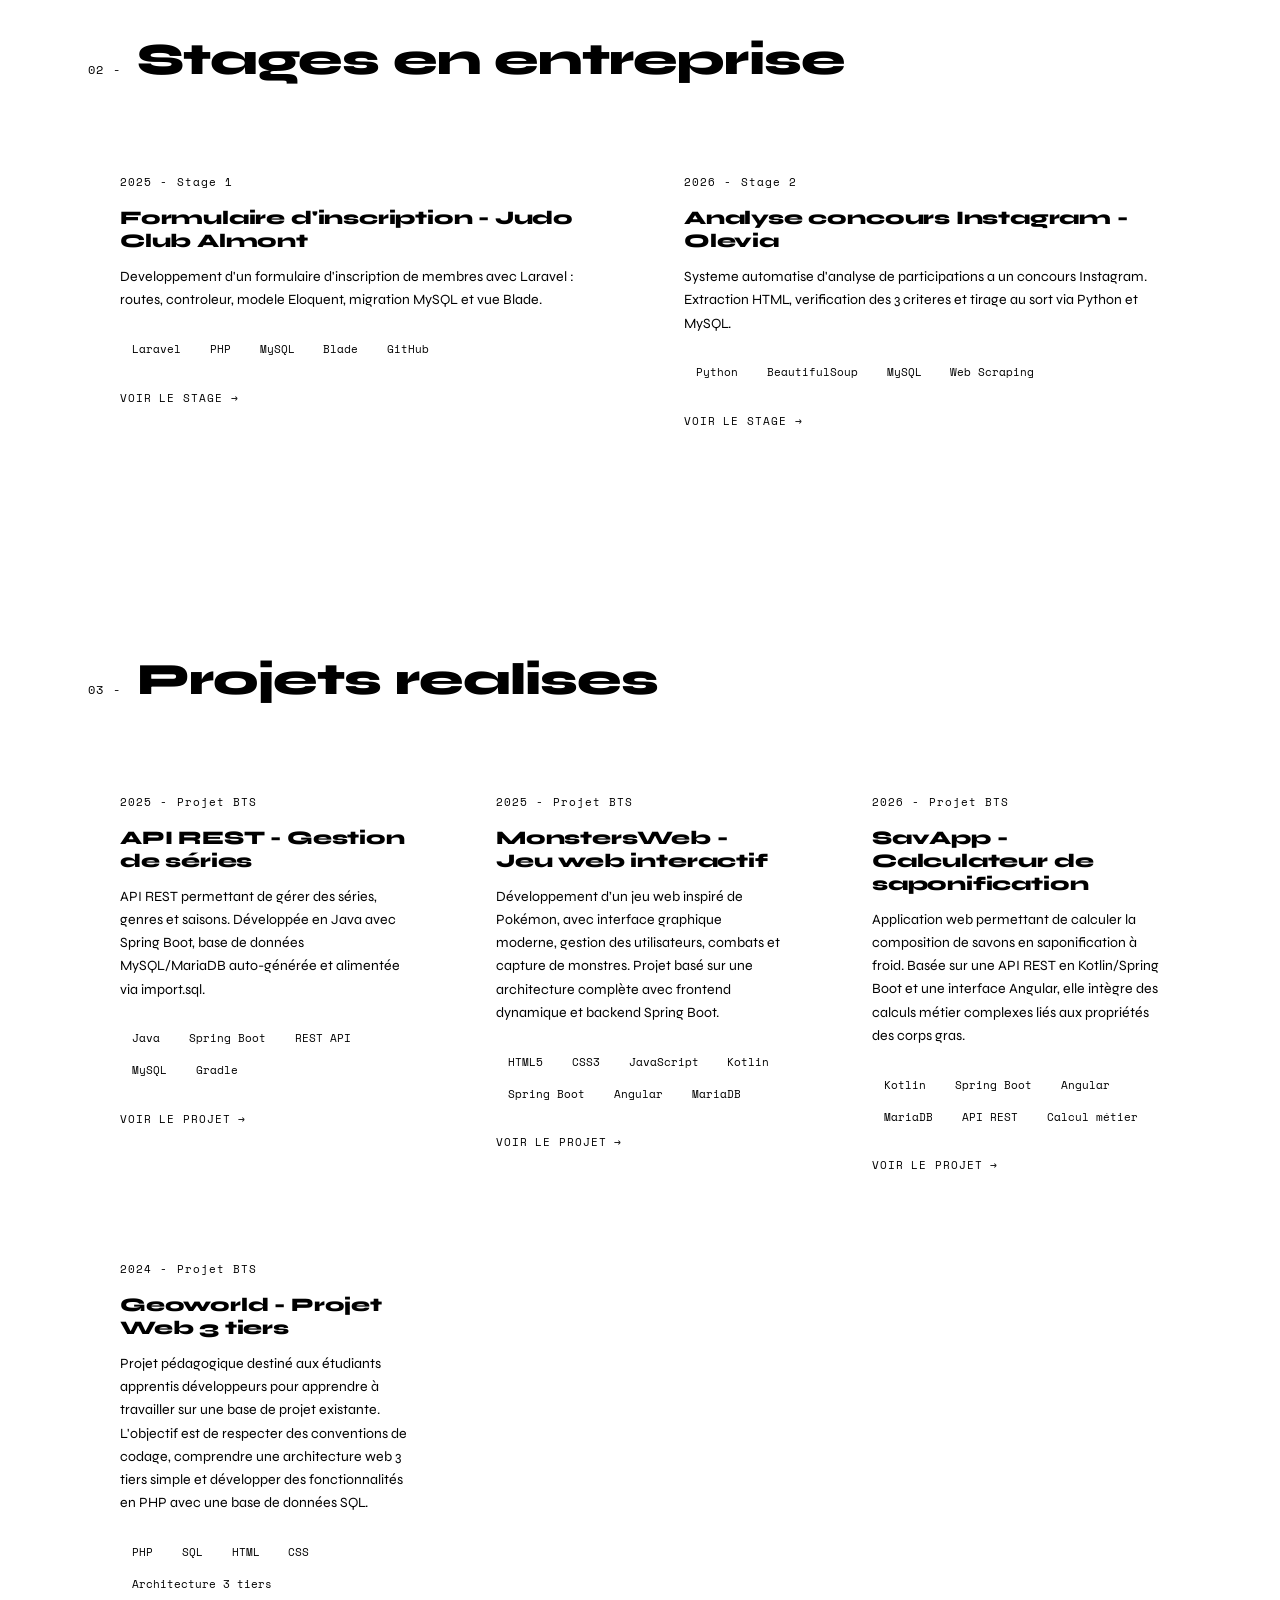
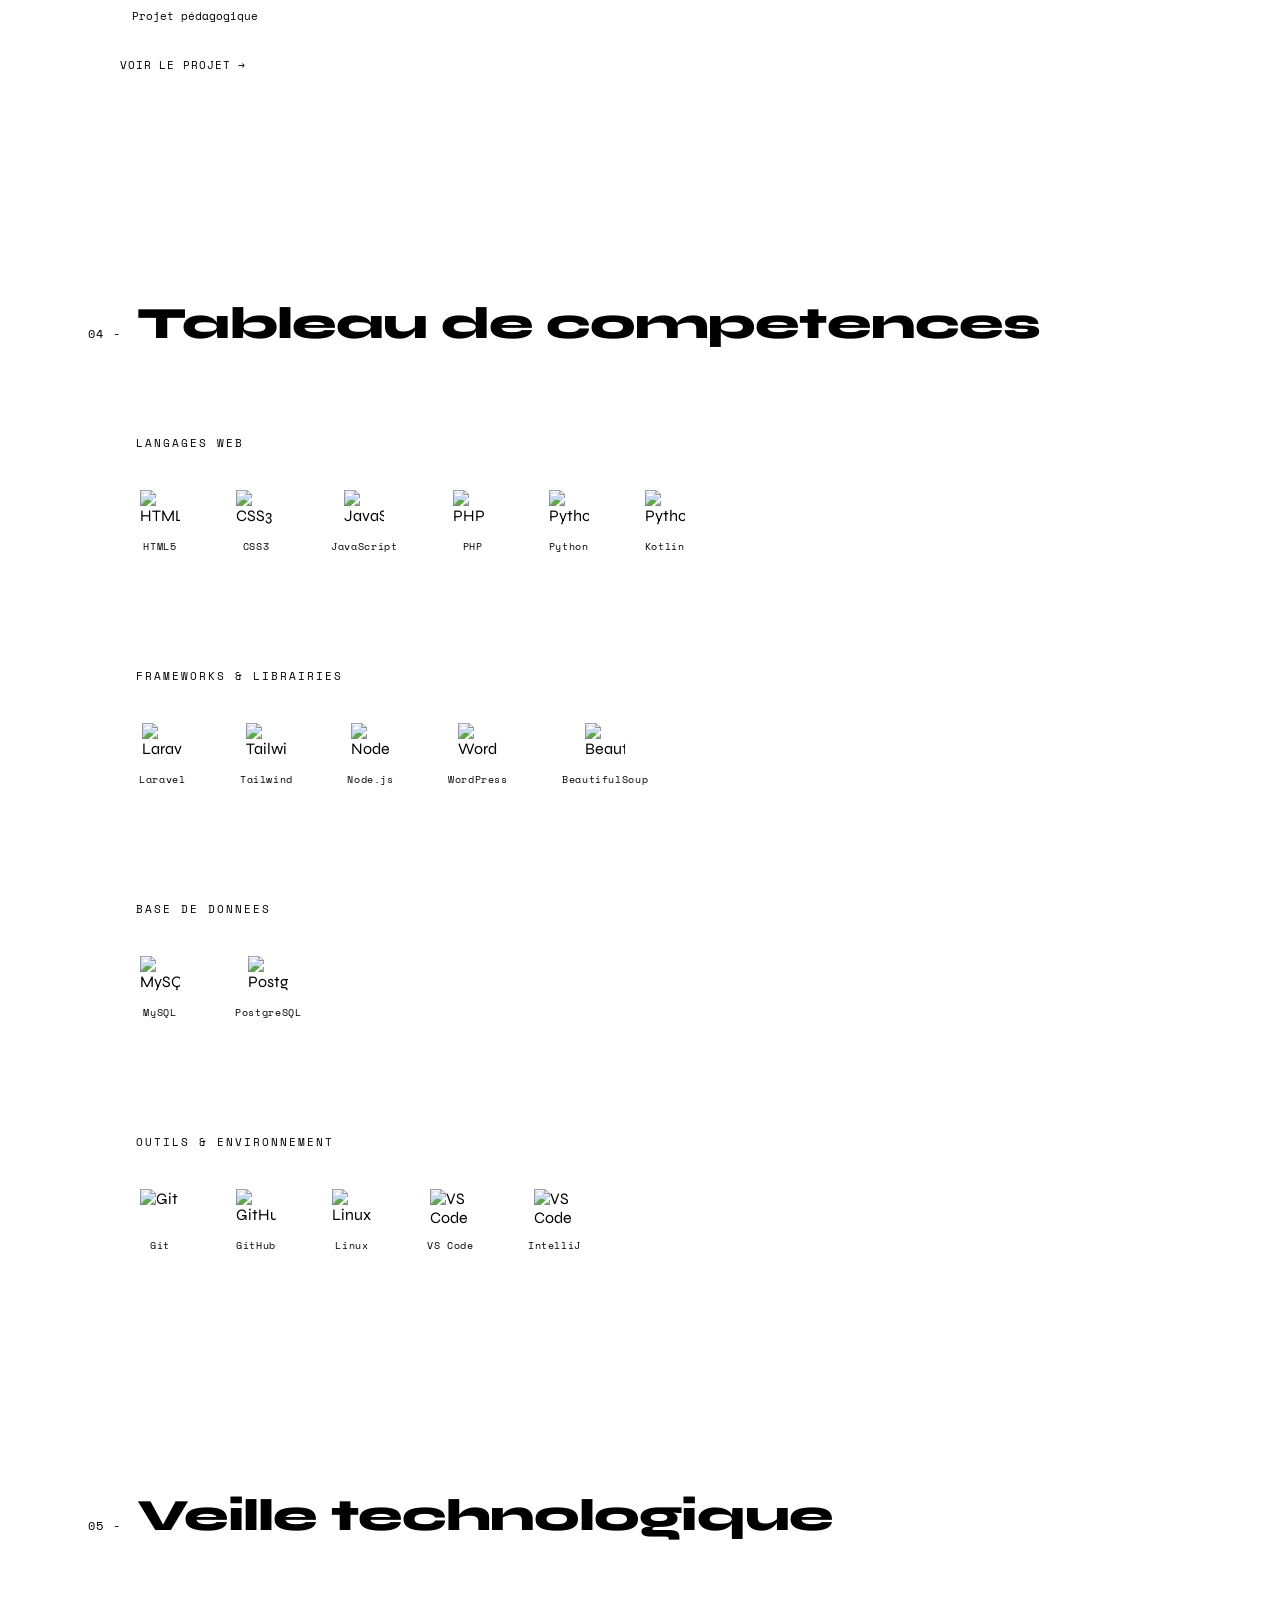
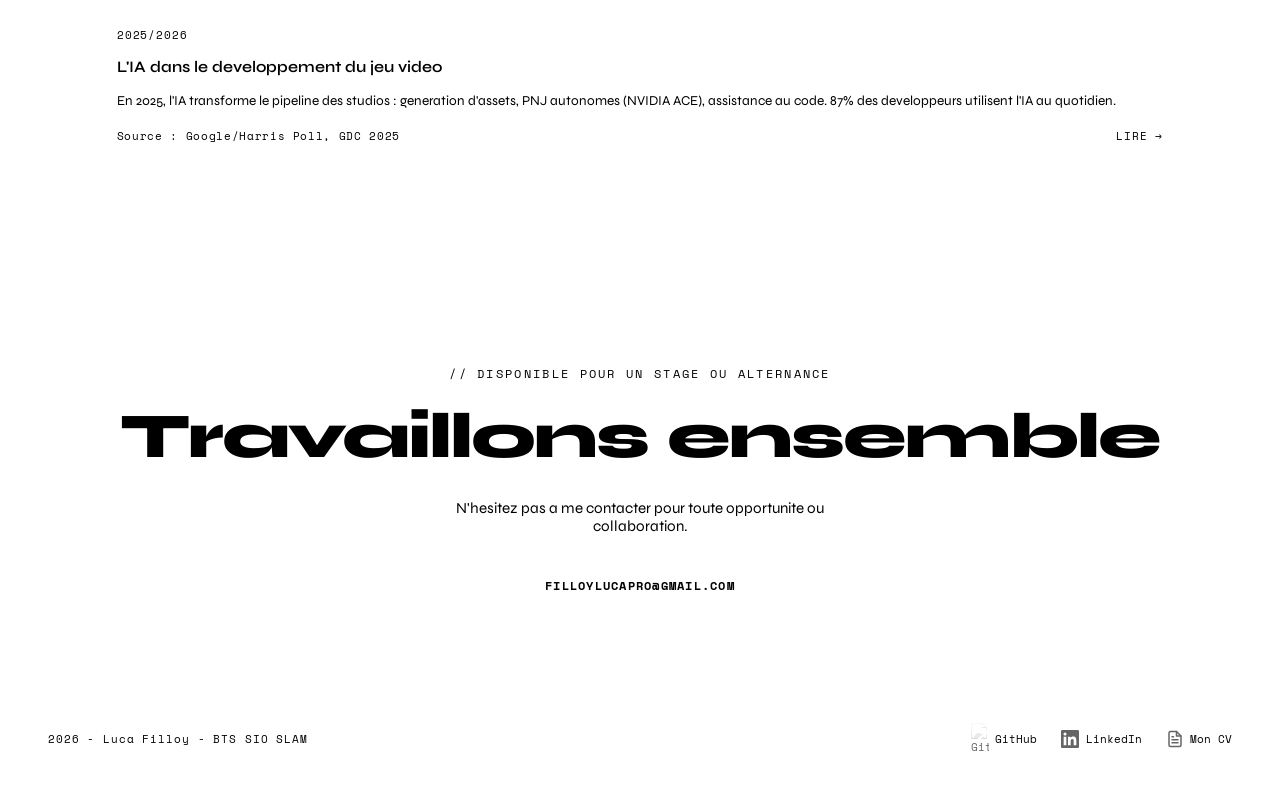
==== commit 1b98ddfb: "ajout jv dans les tags infos" ====
--- a/index.html
+++ b/index.html
@@ -25,8 +25,8 @@
       <li><a href="#contact">Contact</a></li>
     </ul>
     <button id="theme-toggle" aria-label="Changer de theme">
-      <span class="icon-dark">Sombre</span>
-      <span class="icon-light">Clair</span>
+      <span class="icon-dark">&#9789; Sombre</span>
+      <span class="icon-light">&#9728; Clair</span>
     </button>
   </nav>
 
@@ -94,6 +94,7 @@
             <span class="tag">DevOps</span>
             <span class="tag purple">Open Source</span>
             <span class="tag purple">UI/UX</span>
+            <span class="tag purple">Jeux Video</span>
           </span>
         </div>
       </div>
